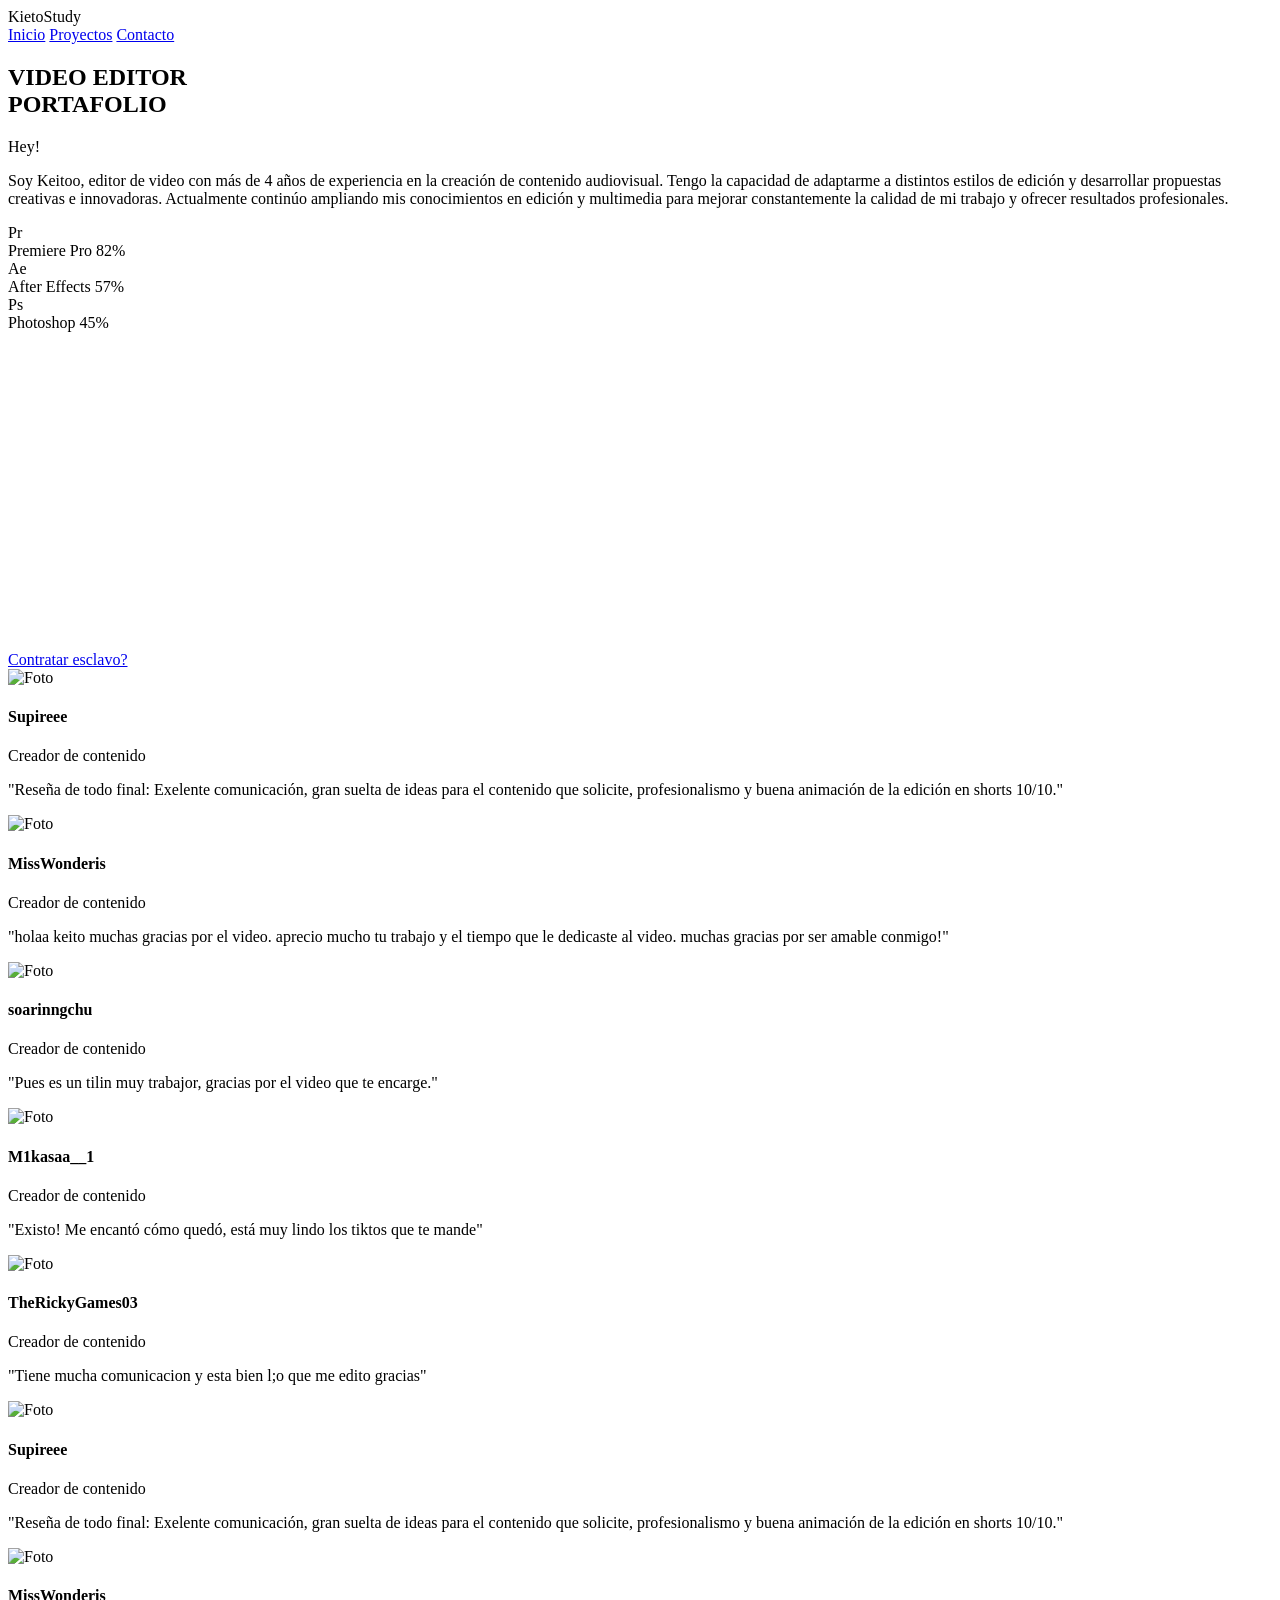
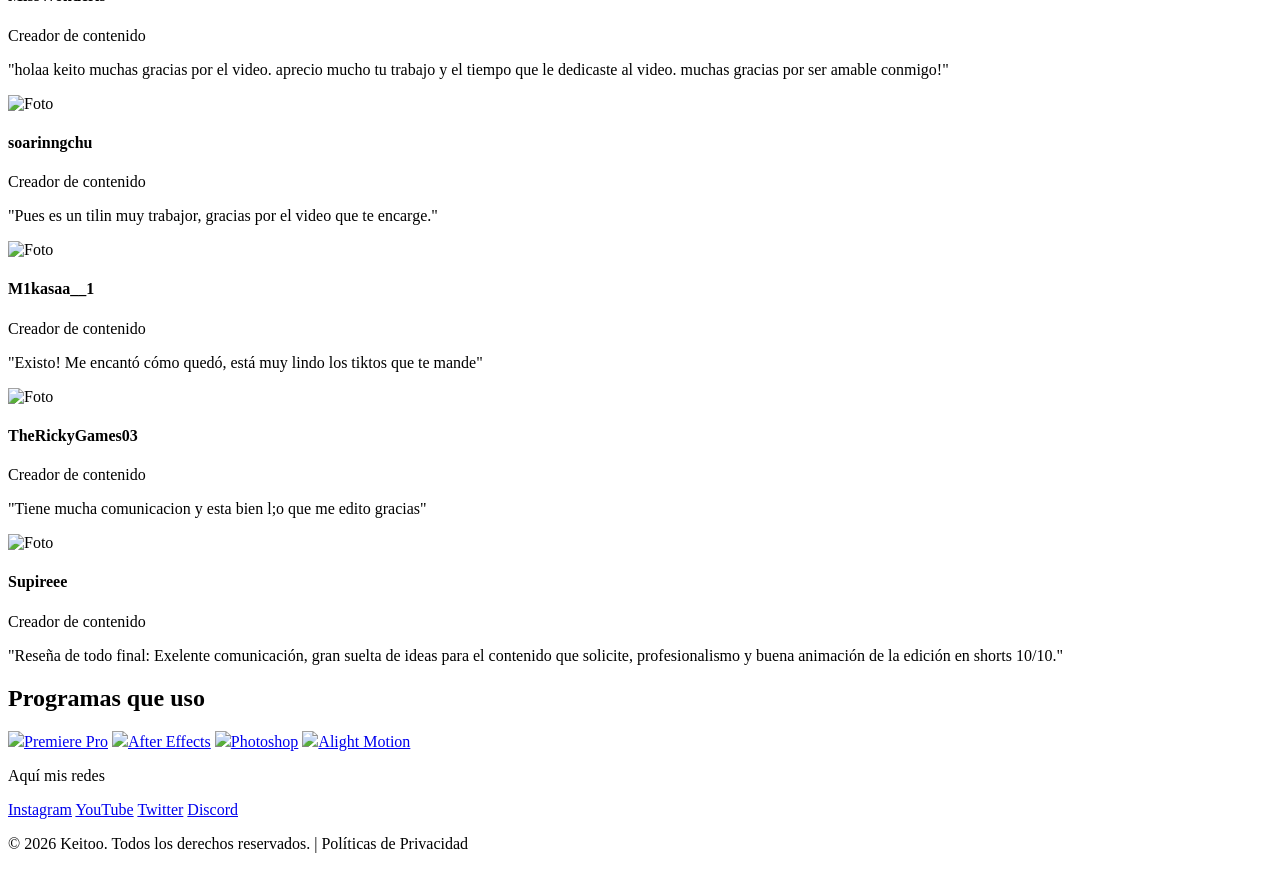
==== index.html @ b005bf38 "1.1.1" ====
<!DOCTYPE html>
<html lang="es">
<head>
    <meta charset="UTF-8">
    <meta name="viewport" content="width=device-width, initial-scale=1.0">
    <meta name="description" content="Keitoo - Editor de video profesional. Portafolio de edición con After Effects y Premiere Pro para creadores y empresas.">
    <title>Keitoo | Editor de Video</title>
    <link rel="stylesheet" href="style.css">

    <!-- Esto es para compartire la pagina -->


    <meta property="og:title" content="KietoStudy" /> 
    <meta property="og:description" content="Ven y obseva mi portafolio" />
    <meta property="og:image" content="https://keiboot.github.io/p/Portada_de_compartido.png" />
    <meta property="og:url" content="https://keiboot.github.io/p/" />
    <meta property="og:type" content="website" />

    <meta name="twitter:card" content="summary_large_image" />
    <meta name="twitter:title" content="KietoStudy" />
    <meta name="twitter:description" content="Portafolio 2026" />
    <meta name="twitter:image" content="proyectos" />

</head>
<body>

    <header>
        <div class="nav-container">
            <div class="logo">Kieto<span>Study</span></div>
            <nav>
                <a href="./index.html" class="active">Inicio</a>
                <a href="proyectos/index.html">Proyectos</a>
                <a href="contacto/index.html">Contacto</a>
            </nav>
        </div>
    </header>

    <main>
        <!-- HERO PRINCIPAL -->
        <section class="seccion-hero">
            <div class="hero-fondo-decorativo"></div>

            <h1 class="hero-titulo-grande">
                <span class="acento-rojo">VIDEO</span> EDITOR
                <br>PORTAFOLIO
            </h1>

            <div class="bloque-presentacion">
                <div class="presentacion-texto">
                    <p class="presentacion-saludo">Hey!</p>
                    <p class="presentacion-descripcion">
                        Soy Keitoo, editor de video con más de 4 años de experiencia en la creación de contenido audiovisual. Tengo la capacidad de adaptarme a distintos estilos de edición y desarrollar propuestas creativas e innovadoras. Actualmente continúo ampliando mis conocimientos en edición y multimedia para mejorar constantemente la calidad de mi trabajo y ofrecer resultados profesionales.
                    </p>
                </div>

                <div class="habilidades-contenedor" id="contenedor-habilidades">
                    <div class="habilidad-item">
                        <div class="habilidad-icono icono-pr">Pr</div>
                        <div class="habilidad-info">
                            <div class="habilidad-nombre-fila">
                                <span class="habilidad-nombre">Premiere Pro</span>
                                <span class="habilidad-porcentaje">82%</span>
                            </div>
                            <div class="habilidad-barra-fondo">
                                <div class="habilidad-barra-progreso barra-pr" data-ancho="82%"></div>
                            </div>
                        </div>
                    </div>

                    <div class="habilidad-item">
                        <div class="habilidad-icono icono-ae">Ae</div>
                        <div class="habilidad-info">
                            <div class="habilidad-nombre-fila">
                                <span class="habilidad-nombre">After Effects</span>
                                <span class="habilidad-porcentaje">57%</span>
                            </div>
                            <div class="habilidad-barra-fondo">
                                <div class="habilidad-barra-progreso barra-ae" data-ancho="57%"></div>
                            </div>
                        </div>
                    </div>

                    <div class="habilidad-item">
                        <div class="habilidad-icono icono-ps">Ps</div>
                        <div class="habilidad-info">
                            <div class="habilidad-nombre-fila">
                                <span class="habilidad-nombre">Photoshop</span>
                                <span class="habilidad-porcentaje">45%</span>
                            </div>
                            <div class="habilidad-barra-fondo">
                                <div class="habilidad-barra-progreso barra-ps" data-ancho="45%"></div>
                            </div>
                        </div>
                    </div>
                </div>
            </div>

            <!-- VIDEO DE PRESENTACIÓN -->
            <div class="video-presentacion">
                <iframe width="560" height="315" src="https://www.youtube.com/embed/FsHG9Mp_J8g" title="YouTube video player" frameborder="0" allow="accelerometer; autoplay; clipboard-write; encrypted-media; gyroscope; picture-in-picture; web-share" referrerpolicy="strict-origin-when-cross-origin" allowfullscreen></iframe>
            </div>

            <a href="contacto/" class="btn-glow" id="btn-contratar">Contratar esclavo?</a>
        </section>

        <!-- CARRUSEL DE TESTIMONIOS -->
        <div class="carousel-wrapper">
            <div class="carousel-track">
                <div class="testimonio-card">
                    <div class="perfil-testimonio">
                        <img src="@Supireee.jpg" alt="Foto">
                        <div class="perfil-info"><h4>Supireee</h4><span>Creador de contenido</span></div>
                    </div>
                    <p class="comentario">"Reseña de todo final: Exelente comunicación, gran suelta de ideas para el contenido que solicite, profesionalismo y buena animación de la edición en shorts 10/10."</p>
                </div>
                
                <div class="testimonio-card">
                    <div class="perfil-testimonio">
                        <img src="@MissWonderis.jpg" alt="Foto">
                        <div class="perfil-info"><h4>MissWonderis</h4><span>Creador de contenido</span></div>
                    </div>
                    <p class="comentario">"holaa keito muchas gracias por el video. aprecio mucho tu trabajo y el tiempo que le dedicaste al video. muchas gracias por ser amable conmigo!"</p>
                </div>
                <div class="testimonio-card">
                    <div class="perfil-testimonio">
                        <img src="@soarinngchu.jpg" alt="Foto">
                        <div class="perfil-info"><h4>soarinngchu</h4><span>Creador de contenido</span></div>
                    </div>
                    <p class="comentario">"Pues es un tilin muy trabajor, gracias por el video que te encarge."</p>
                </div>
                <div class="testimonio-card">
                    <div class="perfil-testimonio">
                        <img src="@M1kasaa__1.jpg" alt="Foto">
                        <div class="perfil-info"><h4>M1kasaa__1</h4><span>Creador de contenido</span></div>
                    </div>
                    <p class="comentario">"Existo! Me encantó cómo quedó, está muy lindo los tiktos que te mande"</p>
                </div>
                <div class="testimonio-card">
                    <div class="perfil-testimonio">
                        <img src="@TheRickyGames03.jpg" alt="Foto">
                        <div class="perfil-info"><h4>TheRickyGames03</h4><span>Creador de contenido</span></div>
                    </div>
                    <p class="comentario">"Tiene mucha comunicacion y esta bien l;o que me edito gracias"</p>
                </div>
                

                <!-- Duplicados para el loop infinito -->

                <div class="testimonio-card">
                    <div class="perfil-testimonio">
                        <img src="@Supireee.jpg" alt="Foto">
                        <div class="perfil-info"><h4>Supireee</h4><span>Creador de contenido</span></div>
                    </div>
                    <p class="comentario">"Reseña de todo final: Exelente comunicación, gran suelta de ideas para el contenido que solicite, profesionalismo y buena animación de la edición en shorts 10/10."</p>
                </div>
                
                <div class="testimonio-card">
                    <div class="perfil-testimonio">
                        <img src="@MissWonderis.jpg" alt="Foto">
                        <div class="perfil-info"><h4>MissWonderis</h4><span>Creador de contenido</span></div>
                    </div>
                    <p class="comentario">"holaa keito muchas gracias por el video. aprecio mucho tu trabajo y el tiempo que le dedicaste al video. muchas gracias por ser amable conmigo!"</p>
                </div>
                <div class="testimonio-card">
                    <div class="perfil-testimonio">
                        <img src="@soarinngchu.jpg" alt="Foto">
                        <div class="perfil-info"><h4>soarinngchu</h4><span>Creador de contenido</span></div>
                    </div>
                    <p class="comentario">"Pues es un tilin muy trabajor, gracias por el video que te encarge."</p>
                </div>
                <div class="testimonio-card">
                    <div class="perfil-testimonio">
                        <img src="@M1kasaa__1.jpg" alt="Foto">
                        <div class="perfil-info"><h4>M1kasaa__1</h4><span>Creador de contenido</span></div>
                    </div>
                    <p class="comentario">"Existo! Me encantó cómo quedó, está muy lindo los tiktos que te mande"</p>
                </div>
                <div class="testimonio-card">
                    <div class="perfil-testimonio">
                        <img src="@TheRickyGames03.jpg" alt="Foto">
                        <div class="perfil-info"><h4>TheRickyGames03</h4><span>Creador de contenido</span></div>
                    </div>
                    <p class="comentario">"Tiene mucha comunicacion y esta bien l;o que me edito gracias"</p>
                </div>
                <div class="testimonio-card">
                    <div class="perfil-testimonio">
                        <img src="@Supireee.jpg" alt="Foto">
                        <div class="perfil-info"><h4>Supireee</h4><span>Creador de contenido</span></div>
                    </div>
                    <p class="comentario">"Reseña de todo final: Exelente comunicación, gran suelta de ideas para el contenido que solicite, profesionalismo y buena animación de la edición en shorts 10/10."</p>
                </div>


               
            </div>
        </div>

        <!-- PROGRAMAS QUE USO -->
        <section class="clientes-section container">
            <h2 class="titulo-seccion">Programas que <span>uso</span></h2>
            <div class="clientes-grid">
                
                <a href="https://www.adobe.com/es/creativecloud/pro.html" class="cliente-item"> <img src="logo_premiere_pro.png" width="50"><span class="cliente-nombre">Premiere Pro</span></a>
                <a href="https://www.adobe.com/es/creativecloud/pro.html" class="cliente-item"><img src="logo_after_effects.png" width="50"><span class="cliente-nombre">After Effects</span></a>
                <a href="https://www.adobe.com/es/creativecloud/pro.html" class="cliente-item"><img src="logo_photoshop.png" width="50"><span class="cliente-nombre">Photoshop</span></a>
                <a href="https://apps.apple.com/us/app/alight-motion/id1459833443" class="cliente-item"><img src="alight motion logo.png" width="50"><span class="cliente-nombre">Alight Motion</span></a>
            </div>
        </section>
    </main>

    <footer class="universal-footer">
        <div class="footer-content">
            <p>Aquí mis <span>redes</span></p>
            <div class="footer-socials">
                <a href="https://www.instagram.com/keitoo_tq/" target="_blank" title="Instagram">Instagram</a>
                <a href="https://www.youtube.com/@_Keitoo" target="_blank" title="YouTube">YouTube</a>
                <a href="https://x.com/keitoo__" target="_blank" title="Twitter">Twitter</a>
                <a href="https://discord.gg/qmnj5buH" target="_blank" title="Discord">Discord</a>
            </div>
            <p class="footer-copy">&copy; 2026 <span>Keitoo</span>. Todos los derechos reservados. | Políticas de Privacidad</p>
        </div>
    </footer>

    <script>
        // Animación de barras de habilidades al cargar
        window.addEventListener('DOMContentLoaded', () => {
            const barras = document.querySelectorAll('.habilidad-barra-progreso');
            setTimeout(() => {
                barras.forEach(barra => {
                    const ancho = barra.getAttribute('data-ancho');
                    barra.style.width = ancho;
                });
            }, 300);
        });
    </script>




</body>
</html>
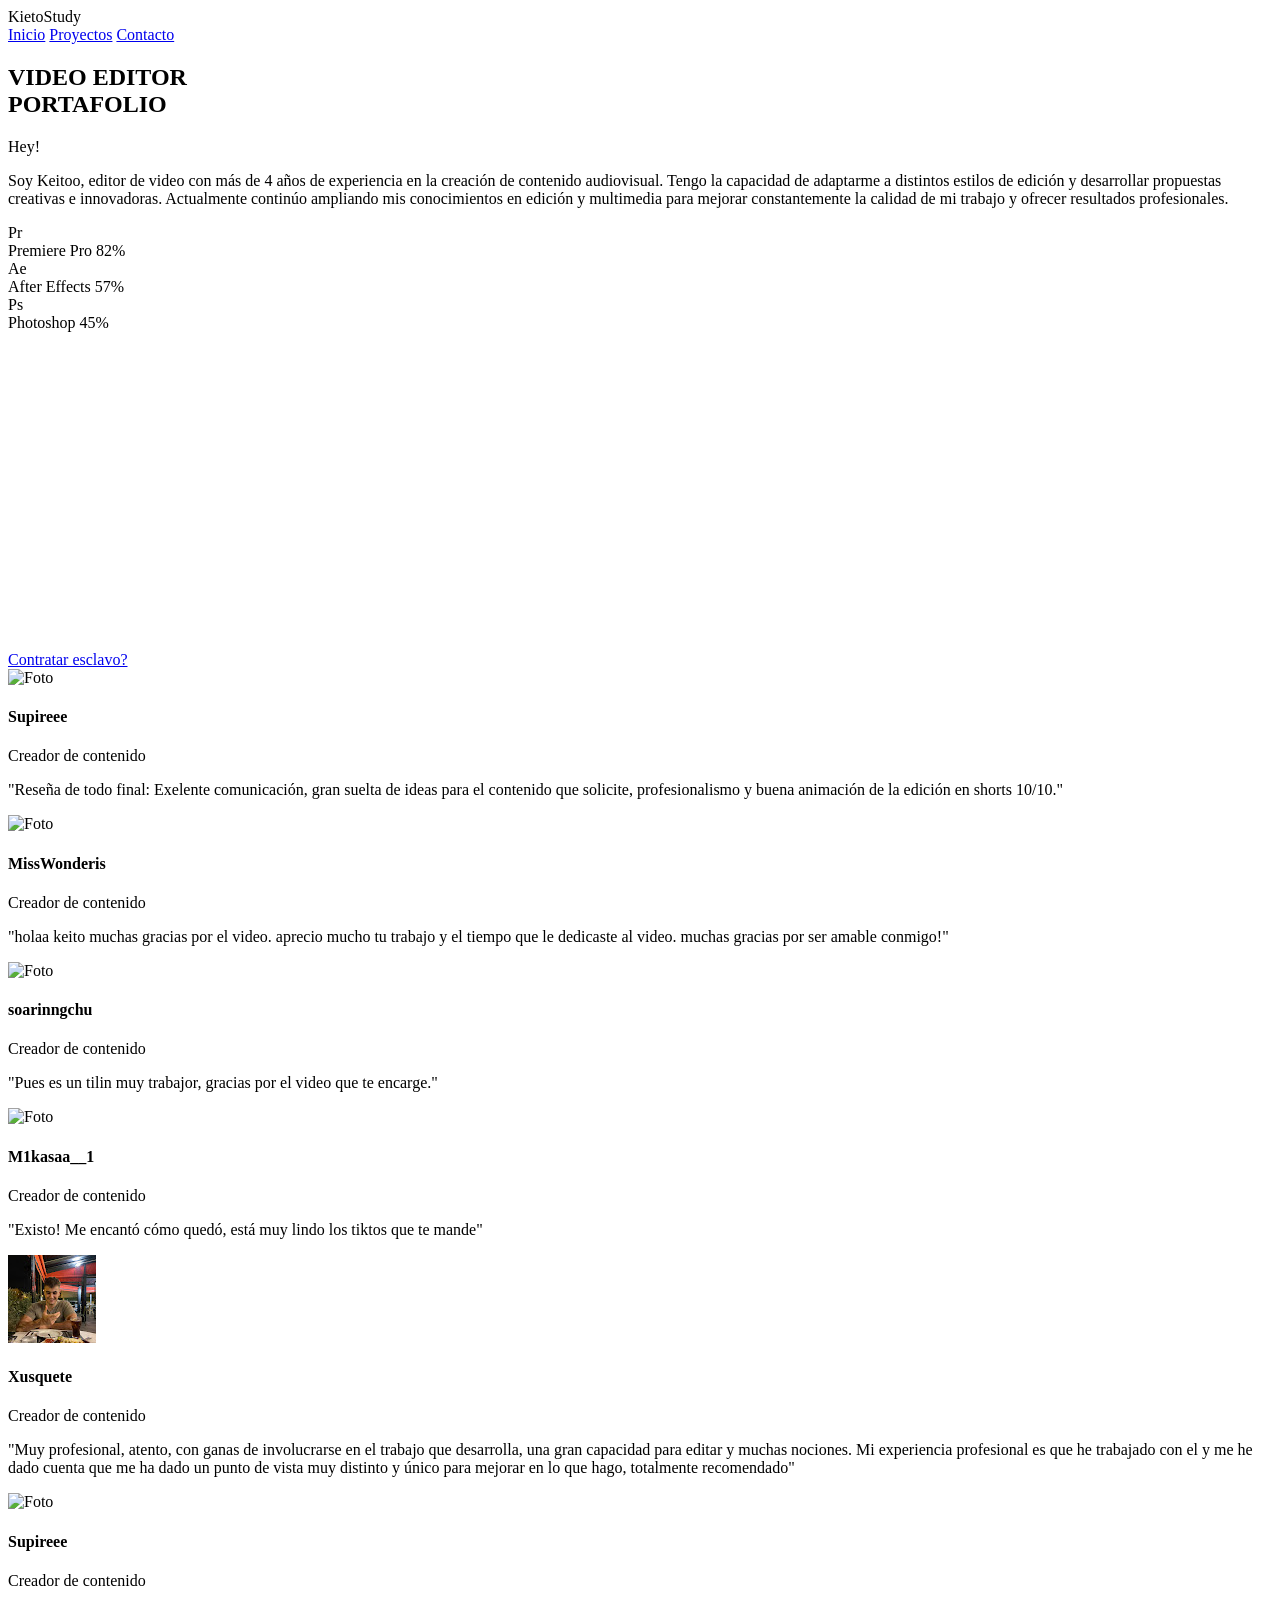
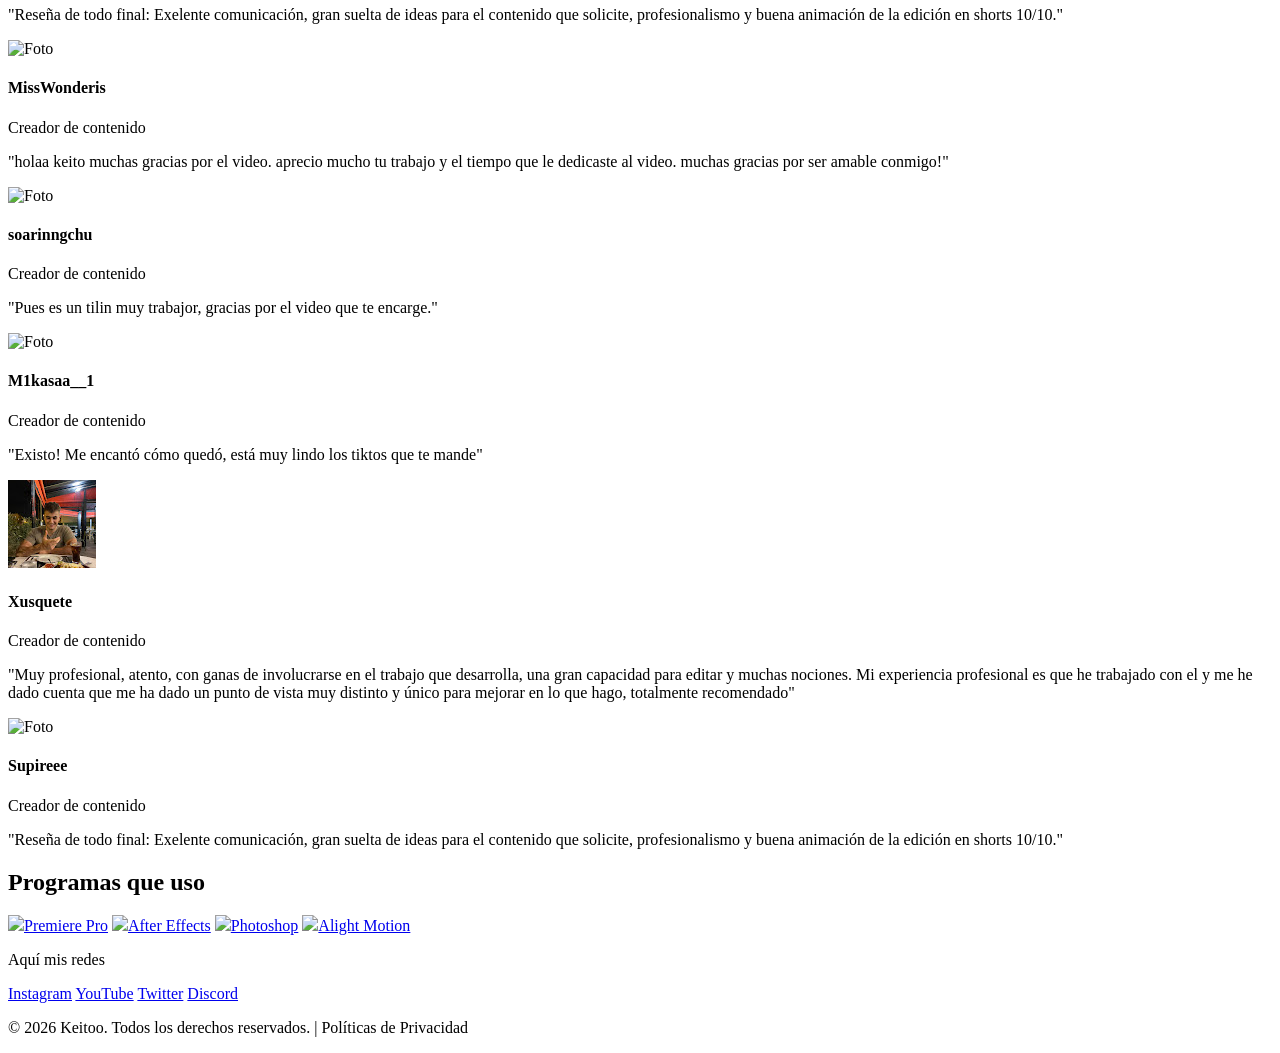
==== commit a4b0c764: "1.1.2" ====
--- a/index.html
+++ b/index.html
@@ -137,10 +137,10 @@
                 </div>
                 <div class="testimonio-card">
                     <div class="perfil-testimonio">
-                        <img src="@TheRickyGames03.jpg" alt="Foto">
-                        <div class="perfil-info"><h4>TheRickyGames03</h4><span>Creador de contenido</span></div>
-                    </div>
-                    <p class="comentario">"Tiene mucha comunicacion y esta bien l;o que me edito gracias"</p>
+                        <img src="./Fotos de clientes/@xusquete.jpg" alt="Foto">
+                        <div class="perfil-info"><h4>Xusquete</h4><span>Creador de contenido</span></div>
+                    </div>
+                    <p class="comentario">"Muy profesional, atento, con ganas de involucrarse en el trabajo que desarrolla, una gran capacidad para editar y muchas nociones. Mi experiencia profesional es que he trabajado con el y me he dado cuenta que me ha dado un punto de vista muy distinto y único para mejorar en lo que hago, totalmente recomendado"</p>
                 </div>
                 
 
@@ -177,10 +177,10 @@
                 </div>
                 <div class="testimonio-card">
                     <div class="perfil-testimonio">
-                        <img src="@TheRickyGames03.jpg" alt="Foto">
-                        <div class="perfil-info"><h4>TheRickyGames03</h4><span>Creador de contenido</span></div>
-                    </div>
-                    <p class="comentario">"Tiene mucha comunicacion y esta bien l;o que me edito gracias"</p>
+                        <img src="./Fotos de clientes/@xusquete.jpg" alt="Foto">
+                        <div class="perfil-info"><h4>Xusquete</h4><span>Creador de contenido</span></div>
+                    </div>
+                    <p class="comentario">"Muy profesional, atento, con ganas de involucrarse en el trabajo que desarrolla, una gran capacidad para editar y muchas nociones. Mi experiencia profesional es que he trabajado con el y me he dado cuenta que me ha dado un punto de vista muy distinto y único para mejorar en lo que hago, totalmente recomendado"</p>
                 </div>
                 <div class="testimonio-card">
                     <div class="perfil-testimonio">
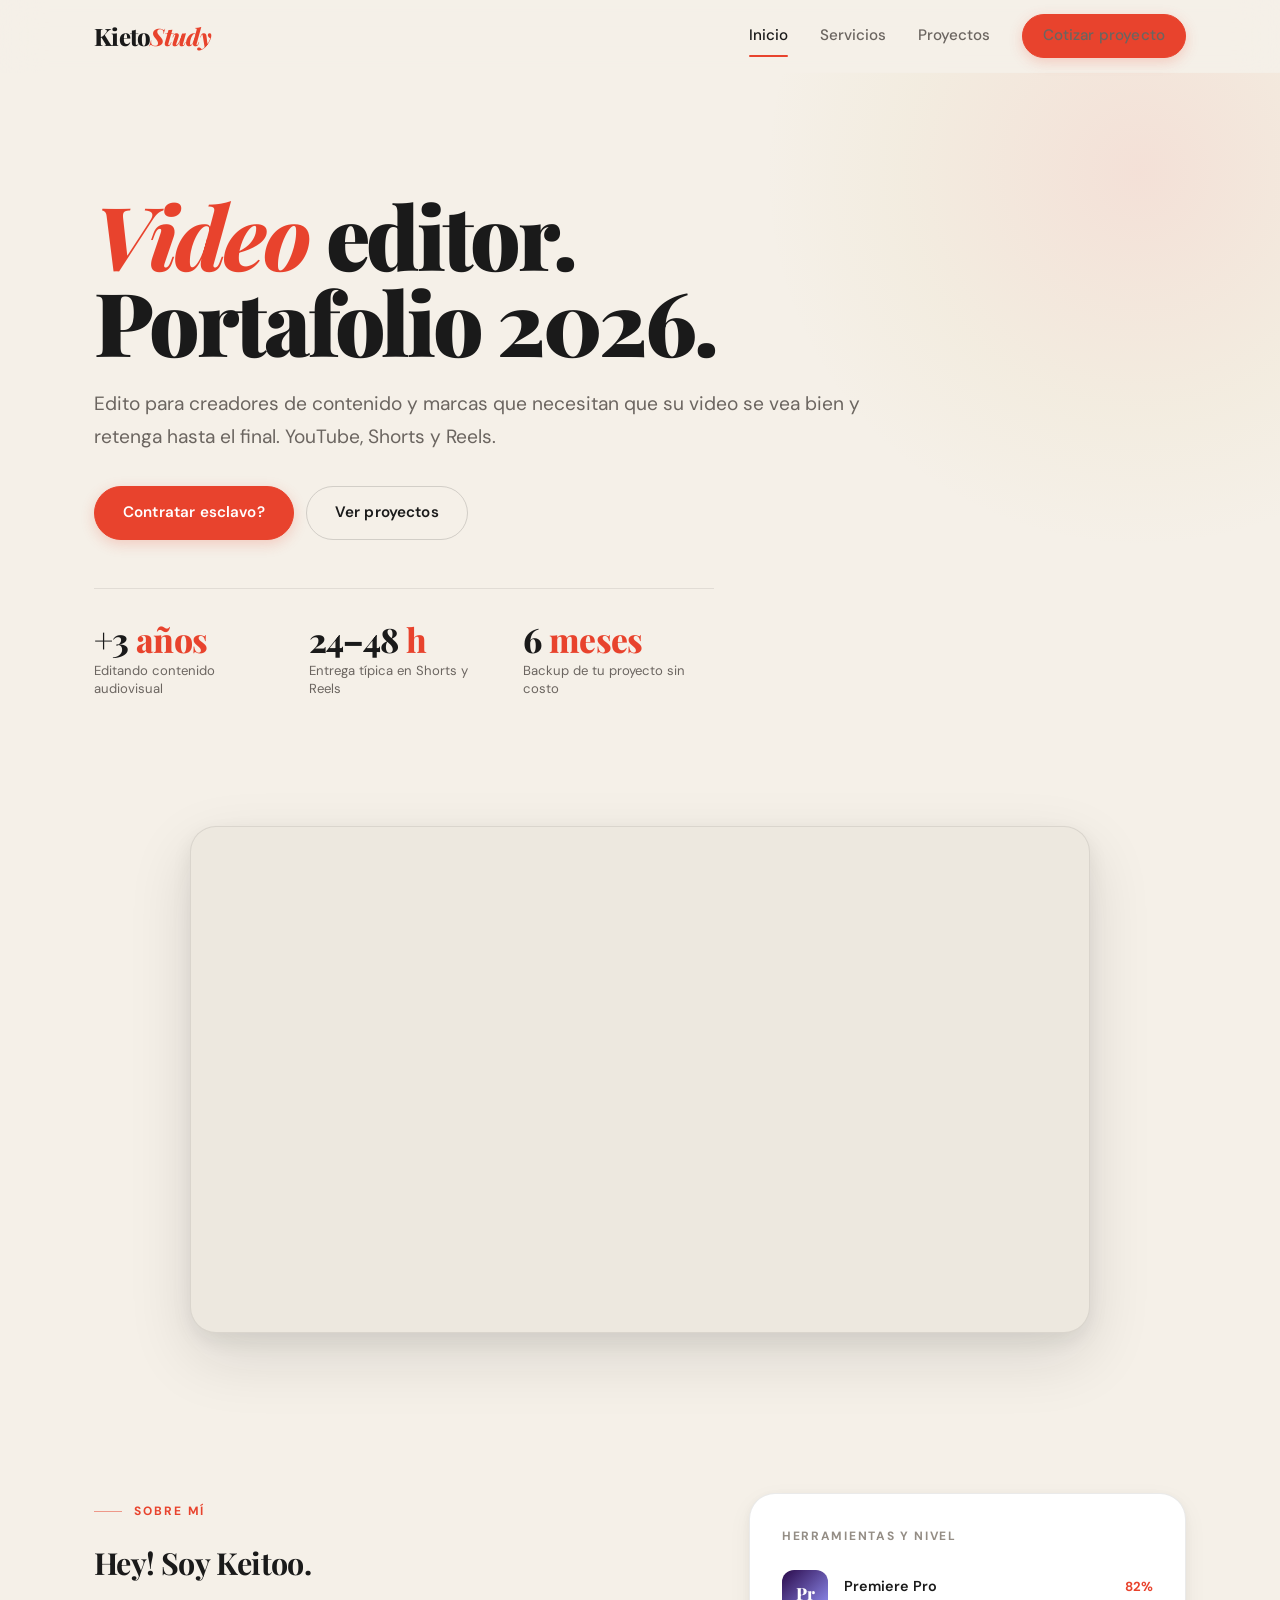
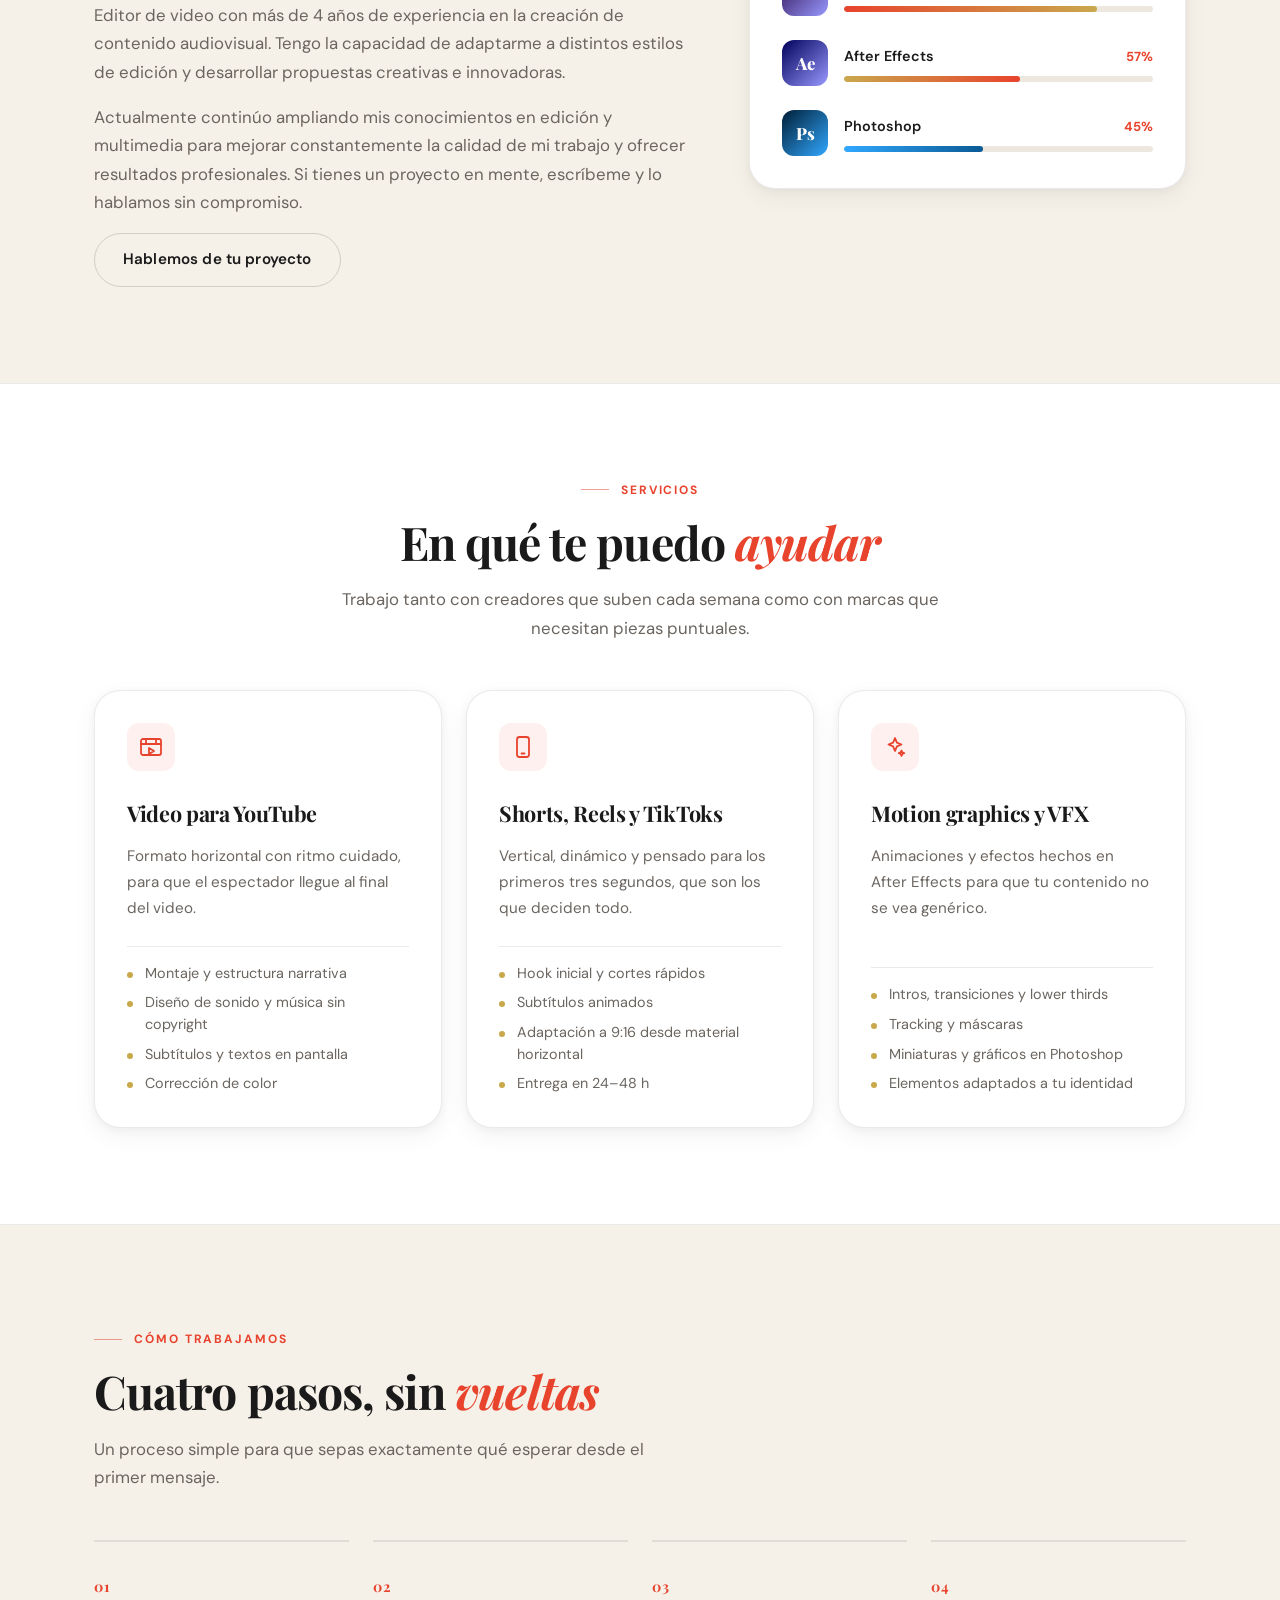
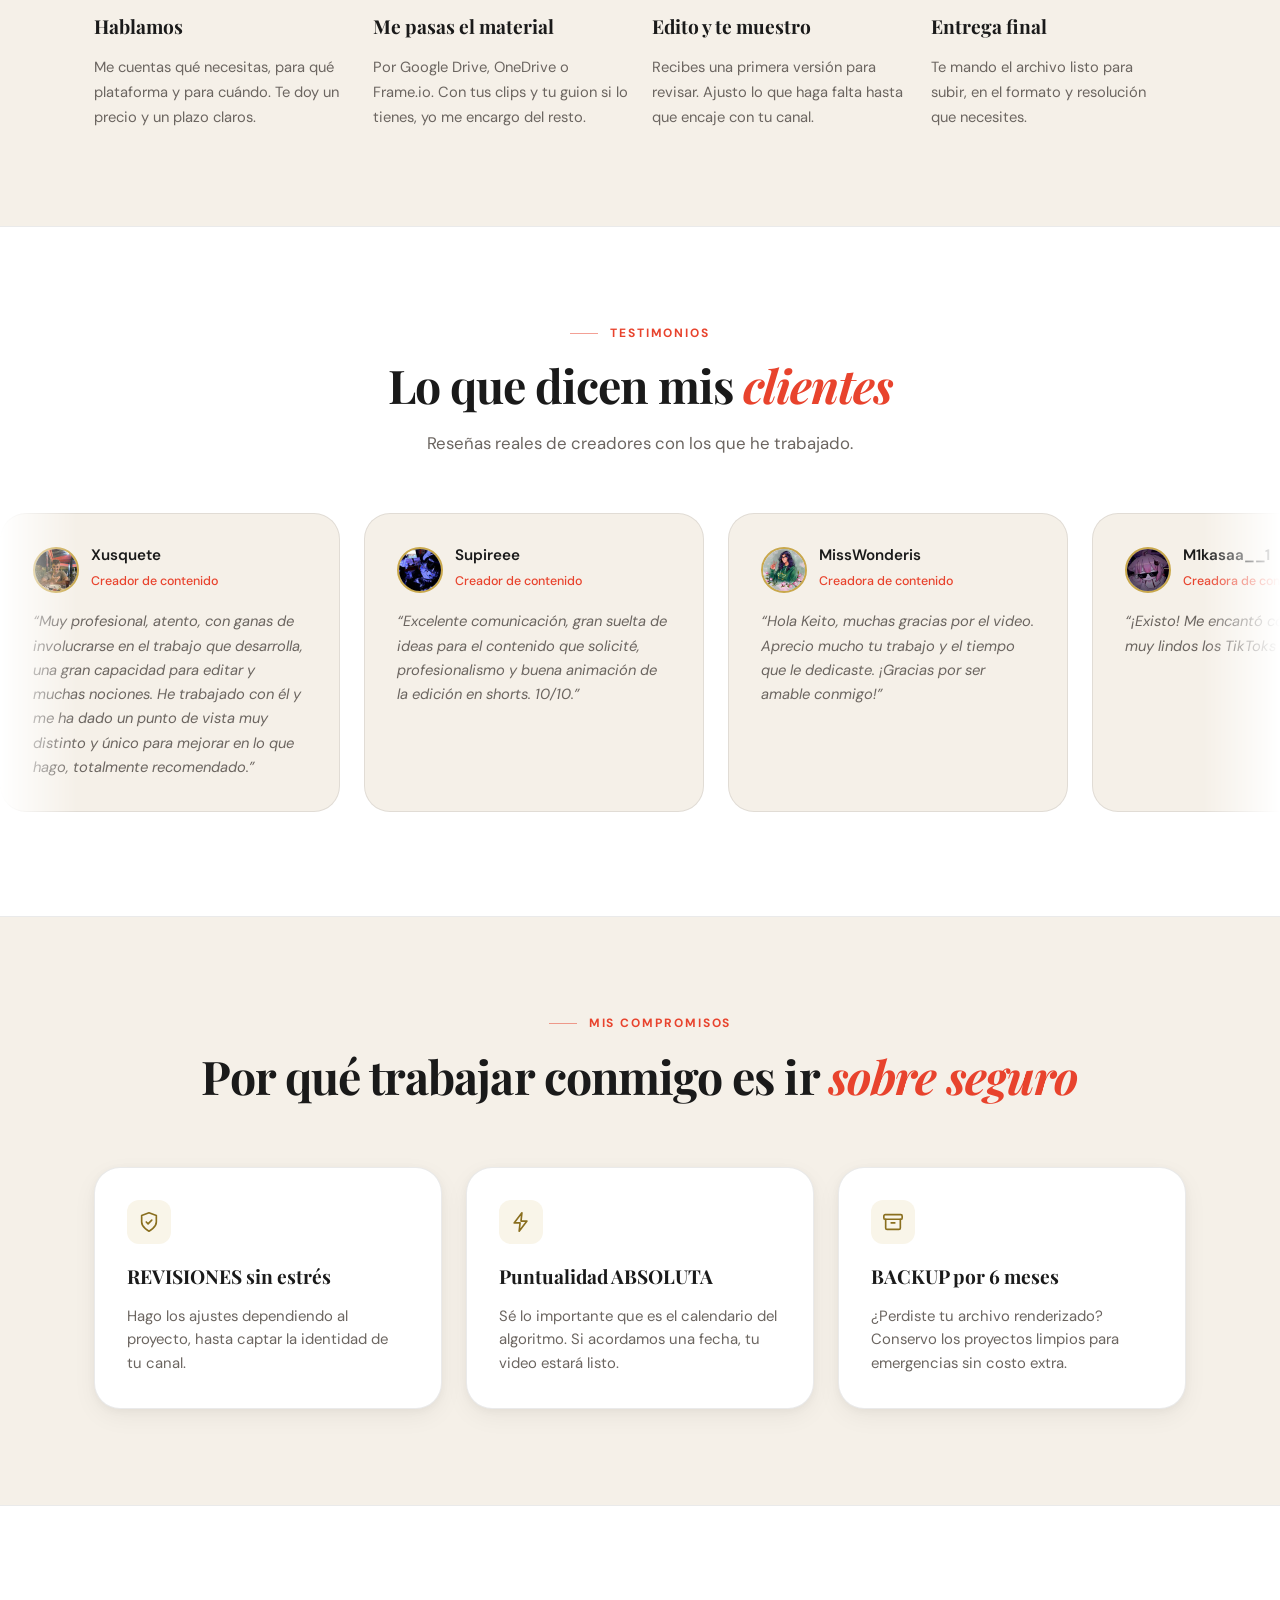
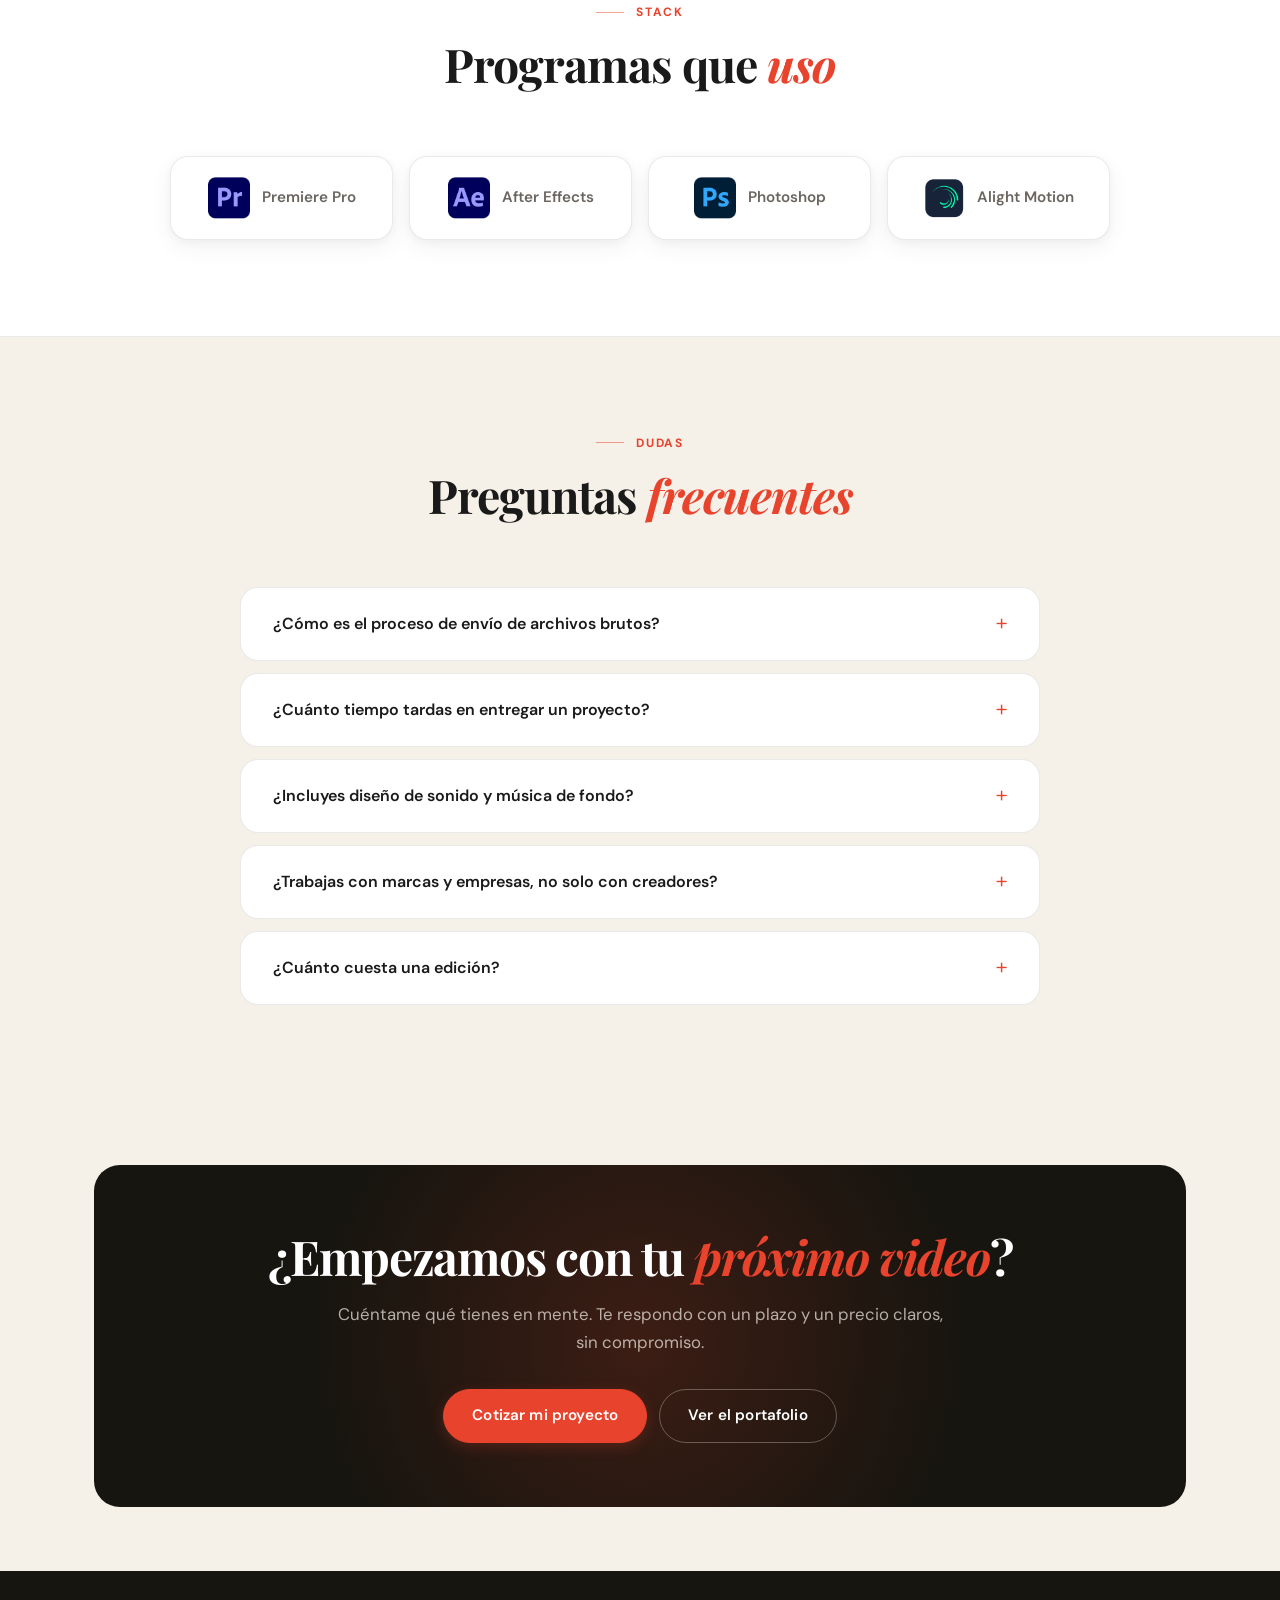
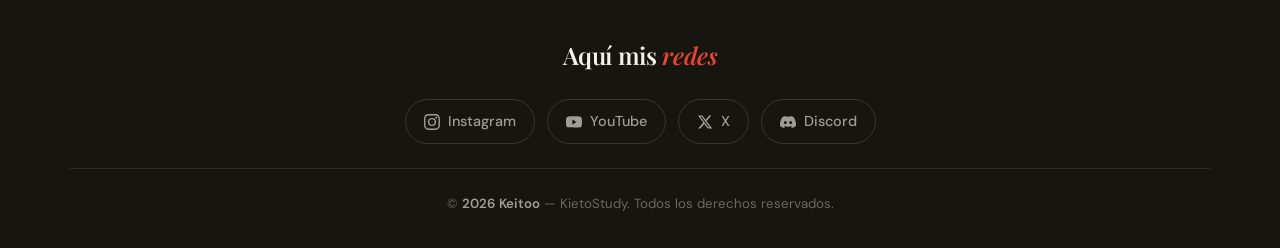
==== commit 2f52a0c6: "Actualización a versión 2 del portafolio" ====
--- a/index.html
+++ b/index.html
@@ -1,241 +1,630 @@
 <!DOCTYPE html>
 <html lang="es">
+
 <head>
     <meta charset="UTF-8">
     <meta name="viewport" content="width=device-width, initial-scale=1.0">
-    <meta name="description" content="Keitoo - Editor de video profesional. Portafolio de edición con After Effects y Premiere Pro para creadores y empresas.">
-    <title>Keitoo | Editor de Video</title>
+    <title>Keitoo | Editor de Video para Creadores y Marcas</title>
+    <meta name="description" content="Soy Keitoo, editor de video con más de 4 años de experiencia. Edición para YouTube, Shorts y Reels con Premiere Pro y After Effects. Mira mi portafolio y cotiza tu proyecto.">
+    <meta name="author" content="Keitoo">
+    <meta name="theme-color" content="#F5F0E8">
+    <link rel="canonical" href="https://keiboot.github.io/">
+
+    <!-- Rendimiento: conectar antes a los dominios externos -->
+    <link rel="preconnect" href="https://fonts.googleapis.com">
+    <link rel="preconnect" href="https://fonts.gstatic.com" crossorigin>
+    <link rel="preconnect" href="https://www.youtube-nocookie.com">
+
     <link rel="stylesheet" href="style.css">
-
-    <!-- Esto es para compartire la pagina -->
-
-
-    <meta property="og:title" content="KietoStudy" /> 
-    <meta property="og:description" content="Ven y obseva mi portafolio" />
-    <meta property="og:image" content="https://keiboot.github.io/p/Portada_de_compartido.png" />
-    <meta property="og:url" content="https://keiboot.github.io/p/" />
-    <meta property="og:type" content="website" />
-
-    <meta name="twitter:card" content="summary_large_image" />
-    <meta name="twitter:title" content="KietoStudy" />
-    <meta name="twitter:description" content="Portafolio 2026" />
-    <meta name="twitter:image" content="proyectos" />
-
+    <link rel="icon" href="data:image/svg+xml,%3Csvg%20xmlns='http://www.w3.org/2000/svg'%20viewBox='0%200%20100%20100'%3E%3Crect%20width='100'%20height='100'%20rx='22'%20fill='%231A1A1A'/%3E%3Ctext%20x='50'%20y='73'%20font-family='Georgia,serif'%20font-size='64'%20font-weight='bold'%20fill='%23E8432D'%20text-anchor='middle'%3EK%3C/text%3E%3C/svg%3E">
+
+    <!-- Cómo se ve al compartir el enlace -->
+    <meta property="og:site_name" content="KietoStudy">
+    <meta property="og:title" content="Keitoo | Editor de Video para Creadores y Marcas">
+    <meta property="og:description" content="Más de 4 años editando para YouTube, Shorts y Reels. Mira el portafolio y cotiza tu proyecto.">
+    <meta property="og:image:width" content="1200">
+    <meta property="og:image:height" content="630">
+    <meta property="og:image" content="https://keiboot.github.io/assets/img/portada-compartir.jpg">
+    <meta property="og:image:alt" content="Portada del portafolio de Keitoo, editor de video">
+    <meta property="og:url" content="https://keiboot.github.io/">
+    <meta property="og:type" content="website">
+    <meta property="og:locale" content="es_ES">
+
+    <meta name="twitter:card" content="summary_large_image">
+    <meta name="twitter:title" content="Keitoo | Editor de Video para Creadores y Marcas">
+    <meta name="twitter:description" content="Más de 4 años editando para YouTube, Shorts y Reels. Mira el portafolio y cotiza tu proyecto.">
+    <meta name="twitter:image" content="https://keiboot.github.io/assets/img/portada-compartir.jpg">
+    <meta name="twitter:creator" content="@keitoo__">
+
+    <!-- Datos estructurados para Google -->
+    <script type="application/ld+json">
+    {
+        "@context": "https://schema.org",
+        "@type": "ProfessionalService",
+        "name": "KietoStudy",
+        "alternateName": "Keitoo",
+        "description": "Servicio de edición de video para creadores de contenido y marcas: YouTube, Shorts y Reels.",
+        "url": "https://keiboot.github.io/",
+        "image": "https://keiboot.github.io/assets/img/portada-compartir.jpg",
+        "priceRange": "$$",
+        "areaServed": "Worldwide",
+        "knowsLanguage": "es",
+        "founder": {
+            "@type": "Person",
+            "name": "Keitoo",
+            "jobTitle": "Editor de video",
+            "sameAs": [
+                "https://www.instagram.com/keitoo_tq/",
+                "https://www.youtube.com/@_Keitoo",
+                "https://x.com/keitoo__"
+            ]
+        },
+        "makesOffer": [
+            { "@type": "Offer", "itemOffered": { "@type": "Service", "name": "Edición de video para YouTube" } },
+            { "@type": "Offer", "itemOffered": { "@type": "Service", "name": "Edición de Shorts y Reels" } },
+            { "@type": "Offer", "itemOffered": { "@type": "Service", "name": "Motion graphics y VFX" } }
+        ]
+    }
+    </script>
+    <!-- Marca que hay JS: sin esto las animaciones no ocultan nada -->
+    <script>document.documentElement.classList.add('js');</script>
 </head>
+
 <body>
 
-    <header>
+    <a class="skip-link" href="#contenido">Saltar al contenido</a>
+
+    <header class="encabezado-sitio">
         <div class="nav-container">
-            <div class="logo">Kieto<span>Study</span></div>
-            <nav>
-                <a href="./index.html" class="active">Inicio</a>
+            <a href="./" class="logo" aria-label="KietoStudy — Inicio">Kieto<span>Study</span></a>
+
+            <button class="boton-menu" type="button" aria-expanded="false" aria-controls="nav-principal" aria-label="Abrir menú de navegación">
+                <span></span><span></span><span></span>
+            </button>
+
+            <nav class="nav-principal" id="nav-principal" aria-label="Navegación principal">
+                <a href="./index.html" aria-current="page">Inicio</a>
+                <a href="./index.html#servicios">Servicios</a>
                 <a href="proyectos/index.html">Proyectos</a>
-                <a href="contacto/index.html">Contacto</a>
+                <a href="contacto/index.html" class="btn btn--primario btn--pequeno nav-cta">Cotizar proyecto</a>
             </nav>
         </div>
     </header>
 
-    <main>
-        <!-- HERO PRINCIPAL -->
-        <section class="seccion-hero">
-            <div class="hero-fondo-decorativo"></div>
-
-            <h1 class="hero-titulo-grande">
-                <span class="acento-rojo">VIDEO</span> EDITOR
-                <br>PORTAFOLIO
-            </h1>
-
-            <div class="bloque-presentacion">
-                <div class="presentacion-texto">
-                    <p class="presentacion-saludo">Hey!</p>
-                    <p class="presentacion-descripcion">
-                        Soy Keitoo, editor de video con más de 4 años de experiencia en la creación de contenido audiovisual. Tengo la capacidad de adaptarme a distintos estilos de edición y desarrollar propuestas creativas e innovadoras. Actualmente continúo ampliando mis conocimientos en edición y multimedia para mejorar constantemente la calidad de mi trabajo y ofrecer resultados profesionales.
+    <main id="contenido">
+
+        <!-- ============ HERO ============ -->
+        <section class="hero">
+            <div class="hero-fondo-decorativo" aria-hidden="true"></div>
+            <div class="container">
+                <div class="hero-contenido">
+
+                    <h1 class="hero-titulo">
+                        <em>Video</em> editor.<br>
+                        Portafolio 2026.
+                    </h1>
+
+                    <p class="hero-descripcion">
+                        Edito para creadores de contenido y marcas que necesitan que su video
+                        se vea bien y retenga hasta el final. YouTube, Shorts y Reels.
                     </p>
-                </div>
-
-                <div class="habilidades-contenedor" id="contenedor-habilidades">
-                    <div class="habilidad-item">
-                        <div class="habilidad-icono icono-pr">Pr</div>
-                        <div class="habilidad-info">
-                            <div class="habilidad-nombre-fila">
-                                <span class="habilidad-nombre">Premiere Pro</span>
-                                <span class="habilidad-porcentaje">82%</span>
-                            </div>
-                            <div class="habilidad-barra-fondo">
-                                <div class="habilidad-barra-progreso barra-pr" data-ancho="82%"></div>
-                            </div>
-                        </div>
-                    </div>
-
-                    <div class="habilidad-item">
-                        <div class="habilidad-icono icono-ae">Ae</div>
-                        <div class="habilidad-info">
-                            <div class="habilidad-nombre-fila">
-                                <span class="habilidad-nombre">After Effects</span>
-                                <span class="habilidad-porcentaje">57%</span>
-                            </div>
-                            <div class="habilidad-barra-fondo">
-                                <div class="habilidad-barra-progreso barra-ae" data-ancho="57%"></div>
-                            </div>
-                        </div>
-                    </div>
-
-                    <div class="habilidad-item">
-                        <div class="habilidad-icono icono-ps">Ps</div>
-                        <div class="habilidad-info">
-                            <div class="habilidad-nombre-fila">
-                                <span class="habilidad-nombre">Photoshop</span>
-                                <span class="habilidad-porcentaje">45%</span>
-                            </div>
-                            <div class="habilidad-barra-fondo">
-                                <div class="habilidad-barra-progreso barra-ps" data-ancho="45%"></div>
-                            </div>
-                        </div>
-                    </div>
-                </div>
-            </div>
-
-            <!-- VIDEO DE PRESENTACIÓN -->
-            <div class="video-presentacion">
-                <iframe width="560" height="315" src="https://www.youtube.com/embed/FsHG9Mp_J8g" title="YouTube video player" frameborder="0" allow="accelerometer; autoplay; clipboard-write; encrypted-media; gyroscope; picture-in-picture; web-share" referrerpolicy="strict-origin-when-cross-origin" allowfullscreen></iframe>
-            </div>
-
-            <a href="contacto/" class="btn-glow" id="btn-contratar">Contratar esclavo?</a>
-        </section>
-
-        <!-- CARRUSEL DE TESTIMONIOS -->
-        <div class="carousel-wrapper">
-            <div class="carousel-track">
-                <div class="testimonio-card">
-                    <div class="perfil-testimonio">
-                        <img src="@Supireee.jpg" alt="Foto">
-                        <div class="perfil-info"><h4>Supireee</h4><span>Creador de contenido</span></div>
-                    </div>
-                    <p class="comentario">"Reseña de todo final: Exelente comunicación, gran suelta de ideas para el contenido que solicite, profesionalismo y buena animación de la edición en shorts 10/10."</p>
-                </div>
-                
-                <div class="testimonio-card">
-                    <div class="perfil-testimonio">
-                        <img src="@MissWonderis.jpg" alt="Foto">
-                        <div class="perfil-info"><h4>MissWonderis</h4><span>Creador de contenido</span></div>
-                    </div>
-                    <p class="comentario">"holaa keito muchas gracias por el video. aprecio mucho tu trabajo y el tiempo que le dedicaste al video. muchas gracias por ser amable conmigo!"</p>
-                </div>
-                <div class="testimonio-card">
-                    <div class="perfil-testimonio">
-                        <img src="@soarinngchu.jpg" alt="Foto">
-                        <div class="perfil-info"><h4>soarinngchu</h4><span>Creador de contenido</span></div>
-                    </div>
-                    <p class="comentario">"Pues es un tilin muy trabajor, gracias por el video que te encarge."</p>
-                </div>
-                <div class="testimonio-card">
-                    <div class="perfil-testimonio">
-                        <img src="@M1kasaa__1.jpg" alt="Foto">
-                        <div class="perfil-info"><h4>M1kasaa__1</h4><span>Creador de contenido</span></div>
-                    </div>
-                    <p class="comentario">"Existo! Me encantó cómo quedó, está muy lindo los tiktos que te mande"</p>
-                </div>
-                <div class="testimonio-card">
-                    <div class="perfil-testimonio">
-                        <img src="./Fotos de clientes/@xusquete.jpg" alt="Foto">
-                        <div class="perfil-info"><h4>Xusquete</h4><span>Creador de contenido</span></div>
-                    </div>
-                    <p class="comentario">"Muy profesional, atento, con ganas de involucrarse en el trabajo que desarrolla, una gran capacidad para editar y muchas nociones. Mi experiencia profesional es que he trabajado con el y me he dado cuenta que me ha dado un punto de vista muy distinto y único para mejorar en lo que hago, totalmente recomendado"</p>
-                </div>
-                
-
-                <!-- Duplicados para el loop infinito -->
-
-                <div class="testimonio-card">
-                    <div class="perfil-testimonio">
-                        <img src="@Supireee.jpg" alt="Foto">
-                        <div class="perfil-info"><h4>Supireee</h4><span>Creador de contenido</span></div>
-                    </div>
-                    <p class="comentario">"Reseña de todo final: Exelente comunicación, gran suelta de ideas para el contenido que solicite, profesionalismo y buena animación de la edición en shorts 10/10."</p>
-                </div>
-                
-                <div class="testimonio-card">
-                    <div class="perfil-testimonio">
-                        <img src="@MissWonderis.jpg" alt="Foto">
-                        <div class="perfil-info"><h4>MissWonderis</h4><span>Creador de contenido</span></div>
-                    </div>
-                    <p class="comentario">"holaa keito muchas gracias por el video. aprecio mucho tu trabajo y el tiempo que le dedicaste al video. muchas gracias por ser amable conmigo!"</p>
-                </div>
-                <div class="testimonio-card">
-                    <div class="perfil-testimonio">
-                        <img src="@soarinngchu.jpg" alt="Foto">
-                        <div class="perfil-info"><h4>soarinngchu</h4><span>Creador de contenido</span></div>
-                    </div>
-                    <p class="comentario">"Pues es un tilin muy trabajor, gracias por el video que te encarge."</p>
-                </div>
-                <div class="testimonio-card">
-                    <div class="perfil-testimonio">
-                        <img src="@M1kasaa__1.jpg" alt="Foto">
-                        <div class="perfil-info"><h4>M1kasaa__1</h4><span>Creador de contenido</span></div>
-                    </div>
-                    <p class="comentario">"Existo! Me encantó cómo quedó, está muy lindo los tiktos que te mande"</p>
-                </div>
-                <div class="testimonio-card">
-                    <div class="perfil-testimonio">
-                        <img src="./Fotos de clientes/@xusquete.jpg" alt="Foto">
-                        <div class="perfil-info"><h4>Xusquete</h4><span>Creador de contenido</span></div>
-                    </div>
-                    <p class="comentario">"Muy profesional, atento, con ganas de involucrarse en el trabajo que desarrolla, una gran capacidad para editar y muchas nociones. Mi experiencia profesional es que he trabajado con el y me he dado cuenta que me ha dado un punto de vista muy distinto y único para mejorar en lo que hago, totalmente recomendado"</p>
-                </div>
-                <div class="testimonio-card">
-                    <div class="perfil-testimonio">
-                        <img src="@Supireee.jpg" alt="Foto">
-                        <div class="perfil-info"><h4>Supireee</h4><span>Creador de contenido</span></div>
-                    </div>
-                    <p class="comentario">"Reseña de todo final: Exelente comunicación, gran suelta de ideas para el contenido que solicite, profesionalismo y buena animación de la edición en shorts 10/10."</p>
-                </div>
-
-
-               
-            </div>
-        </div>
-
-        <!-- PROGRAMAS QUE USO -->
-        <section class="clientes-section container">
-            <h2 class="titulo-seccion">Programas que <span>uso</span></h2>
-            <div class="clientes-grid">
-                
-                <a href="https://www.adobe.com/es/creativecloud/pro.html" class="cliente-item"> <img src="logo_premiere_pro.png" width="50"><span class="cliente-nombre">Premiere Pro</span></a>
-                <a href="https://www.adobe.com/es/creativecloud/pro.html" class="cliente-item"><img src="logo_after_effects.png" width="50"><span class="cliente-nombre">After Effects</span></a>
-                <a href="https://www.adobe.com/es/creativecloud/pro.html" class="cliente-item"><img src="logo_photoshop.png" width="50"><span class="cliente-nombre">Photoshop</span></a>
-                <a href="https://apps.apple.com/us/app/alight-motion/id1459833443" class="cliente-item"><img src="alight motion logo.png" width="50"><span class="cliente-nombre">Alight Motion</span></a>
-            </div>
-        </section>
+
+                    <div class="hero-acciones">
+                        <a href="contacto/index.html" class="btn btn-glow" id="btn-contratar">Contratar esclavo?</a>
+                        <a href="proyectos/index.html" class="btn btn--secundario">Ver proyectos</a>
+                    </div>
+
+                    <dl class="hero-metricas">
+                        <div>
+                            <dt class="metrica-valor">+3 <span>años</span></dt>
+                            <dd class="metrica-etiqueta">Editando contenido audiovisual</dd>
+                        </div>
+                        <div>
+                            <dt class="metrica-valor">24–48 <span>h</span></dt>
+                            <dd class="metrica-etiqueta">Entrega típica en Shorts y Reels</dd>
+                        </div>
+                        <div>
+                            <dt class="metrica-valor">6 <span>meses</span></dt>
+                            <dd class="metrica-etiqueta">Backup de tu proyecto sin costo</dd>
+                        </div>
+                    </dl>
+                </div>
+            </div>
+        </section>
+
+        <!-- ============ SHOWREEL ============ -->
+        <section class="seccion--compacta" aria-labelledby="titulo-showreel">
+            <div class="container">
+                <h2 id="titulo-showreel" class="sr-only">Video de presentación</h2>
+                <div class="video-presentacion revelar">
+                    <iframe
+                        src="https://www.youtube-nocookie.com/embed/FsHG9Mp_J8g?rel=0&modestbranding=1"
+                        title="Showreel de Keitoo — editor de video"
+                        loading="lazy"
+                        allow="accelerometer; clipboard-write; encrypted-media; gyroscope; picture-in-picture; web-share"
+                        referrerpolicy="strict-origin-when-cross-origin"
+                        allowfullscreen></iframe>
+                </div>
+            </div>
+        </section>
+
+        <!-- ============ SOBRE MÍ + HABILIDADES ============ -->
+        <section class="seccion" id="sobre-mi" aria-labelledby="titulo-sobre-mi">
+            <div class="container">
+                <div class="bloque-presentacion revelar">
+                    <div>
+                        <p class="etiqueta-seccion">Sobre mí</p>
+                        <h2 id="titulo-sobre-mi" class="presentacion-saludo">Hey! Soy Keitoo.</h2>
+                        <p class="presentacion-descripcion">
+                            Editor de video con más de 4 años de experiencia en la creación de contenido
+                            audiovisual. Tengo la capacidad de adaptarme a distintos estilos de edición y
+                            desarrollar propuestas creativas e innovadoras.
+                        </p>
+                        <p class="presentacion-descripcion">
+                            Actualmente continúo ampliando mis conocimientos en edición y multimedia para
+                            mejorar constantemente la calidad de mi trabajo y ofrecer resultados profesionales.
+                            Si tienes un proyecto en mente, escríbeme y lo hablamos sin compromiso.
+                        </p>
+                        <div class="grupo-botones">
+                            <a href="contacto/" class="btn btn--secundario">Hablemos de tu proyecto</a>
+                        </div>
+                    </div>
+
+                    <div class="tarjeta-habilidades">
+                        <h3>Herramientas y nivel</h3>
+                        <div class="habilidades-contenedor">
+                            <div class="habilidad-item">
+                                <div class="habilidad-icono icono-pr" aria-hidden="true">Pr</div>
+                                <div class="habilidad-info">
+                                    <div class="habilidad-nombre-fila">
+                                        <span class="habilidad-nombre">Premiere Pro</span>
+                                        <span class="habilidad-porcentaje">82%</span>
+                                    </div>
+                                    <div class="habilidad-barra-fondo" role="img" aria-label="Premiere Pro: 82 por ciento">
+                                        <div class="habilidad-barra-progreso barra-pr" data-ancho="82%"></div>
+                                    </div>
+                                </div>
+                            </div>
+
+                            <div class="habilidad-item">
+                                <div class="habilidad-icono icono-ae" aria-hidden="true">Ae</div>
+                                <div class="habilidad-info">
+                                    <div class="habilidad-nombre-fila">
+                                        <span class="habilidad-nombre">After Effects</span>
+                                        <span class="habilidad-porcentaje">57%</span>
+                                    </div>
+                                    <div class="habilidad-barra-fondo" role="img" aria-label="After Effects: 57 por ciento">
+                                        <div class="habilidad-barra-progreso barra-ae" data-ancho="57%"></div>
+                                    </div>
+                                </div>
+                            </div>
+
+                            <div class="habilidad-item">
+                                <div class="habilidad-icono icono-ps" aria-hidden="true">Ps</div>
+                                <div class="habilidad-info">
+                                    <div class="habilidad-nombre-fila">
+                                        <span class="habilidad-nombre">Photoshop</span>
+                                        <span class="habilidad-porcentaje">45%</span>
+                                    </div>
+                                    <div class="habilidad-barra-fondo" role="img" aria-label="Photoshop: 45 por ciento">
+                                        <div class="habilidad-barra-progreso barra-ps" data-ancho="45%"></div>
+                                    </div>
+                                </div>
+                            </div>
+                        </div>
+                    </div>
+                </div>
+            </div>
+        </section>
+
+        <!-- ============ SERVICIOS ============ -->
+        <section class="seccion seccion--alt" id="servicios" aria-labelledby="titulo-servicios">
+            <div class="container">
+                <div class="encabezado-seccion encabezado-seccion--centrado revelar">
+                    <p class="etiqueta-seccion">Servicios</p>
+                    <h2 id="titulo-servicios" class="titulo-seccion">En qué te puedo <span>ayudar</span></h2>
+                    <p class="subtitulo-seccion">
+                        Trabajo tanto con creadores que suben cada semana como con marcas
+                        que necesitan piezas puntuales.
+                    </p>
+                </div>
+
+                <div class="servicios-grid revelar">
+                    <article class="servicio-card">
+                        <div class="servicio-icono" aria-hidden="true">
+                            <svg viewBox="0 0 24 24" fill="none" stroke="currentColor" stroke-width="1.8" stroke-linecap="round" stroke-linejoin="round">
+                                <rect x="2" y="4" width="20" height="16" rx="2"></rect>
+                                <path d="M2 9h20M7 4v5M17 4v5"></path>
+                                <path d="m10 13 5 3-5 3z"></path>
+                            </svg>
+                        </div>
+                        <h3>Video para YouTube</h3>
+                        <p>Formato horizontal con ritmo cuidado, para que el espectador llegue al final del video.</p>
+                        <ul class="servicio-lista">
+                            <li>Montaje y estructura narrativa</li>
+                            <li>Diseño de sonido y música sin copyright</li>
+                            <li>Subtítulos y textos en pantalla</li>
+                            <li>Corrección de color</li>
+                        </ul>
+                    </article>
+
+                    <article class="servicio-card">
+                        <div class="servicio-icono" aria-hidden="true">
+                            <svg viewBox="0 0 24 24" fill="none" stroke="currentColor" stroke-width="1.8" stroke-linecap="round" stroke-linejoin="round">
+                                <rect x="6" y="2" width="12" height="20" rx="2.5"></rect>
+                                <path d="M10.5 18.5h3"></path>
+                            </svg>
+                        </div>
+                        <h3>Shorts, Reels y TikToks</h3>
+                        <p>Vertical, dinámico y pensado para los primeros tres segundos, que son los que deciden todo.</p>
+                        <ul class="servicio-lista">
+                            <li>Hook inicial y cortes rápidos</li>
+                            <li>Subtítulos animados</li>
+                            <li>Adaptación a 9:16 desde material horizontal</li>
+                            <li>Entrega en 24–48 h</li>
+                        </ul>
+                    </article>
+
+                    <article class="servicio-card">
+                        <div class="servicio-icono" aria-hidden="true">
+                            <svg viewBox="0 0 24 24" fill="none" stroke="currentColor" stroke-width="1.8" stroke-linecap="round" stroke-linejoin="round">
+                                <path d="m12 3 1.9 4.6 4.6 1.9-4.6 1.9L12 16l-1.9-4.6L5.5 9.5l4.6-1.9z"></path>
+                                <path d="M18.5 15.5l.8 1.9 1.9.8-1.9.8-.8 1.9-.8-1.9-1.9-.8 1.9-.8z"></path>
+                            </svg>
+                        </div>
+                        <h3>Motion graphics y VFX</h3>
+                        <p>Animaciones y efectos hechos en After Effects para que tu contenido no se vea genérico.</p>
+                        <ul class="servicio-lista">
+                            <li>Intros, transiciones y lower thirds</li>
+                            <li>Tracking y máscaras</li>
+                            <li>Miniaturas y gráficos en Photoshop</li>
+                            <li>Elementos adaptados a tu identidad</li>
+                        </ul>
+                    </article>
+                </div>
+            </div>
+        </section>
+
+        <!-- ============ PROCESO ============ -->
+        <section class="seccion" id="proceso" aria-labelledby="titulo-proceso">
+            <div class="container">
+                <div class="encabezado-seccion revelar">
+                    <p class="etiqueta-seccion">Cómo trabajamos</p>
+                    <h2 id="titulo-proceso" class="titulo-seccion">Cuatro pasos, sin <span>vueltas</span></h2>
+                    <p class="subtitulo-seccion">
+                        Un proceso simple para que sepas exactamente qué esperar desde el primer mensaje.
+                    </p>
+                </div>
+
+                <div class="proceso-grid revelar">
+                    <article class="proceso-paso">
+                        <h3>Hablamos</h3>
+                        <p>Me cuentas qué necesitas, para qué plataforma y para cuándo. Te doy un precio y un plazo claros.</p>
+                    </article>
+                    <article class="proceso-paso">
+                        <h3>Me pasas el material</h3>
+                        <p>Por Google Drive, OneDrive o Frame.io. Con tus clips y tu guion si lo tienes, yo me encargo del resto.</p>
+                    </article>
+                    <article class="proceso-paso">
+                        <h3>Edito y te muestro</h3>
+                        <p>Recibes una primera versión para revisar. Ajusto lo que haga falta hasta que encaje con tu canal.</p>
+                    </article>
+                    <article class="proceso-paso">
+                        <h3>Entrega final</h3>
+                        <p>Te mando el archivo listo para subir, en el formato y resolución que necesites.</p>
+                    </article>
+                </div>
+            </div>
+        </section>
+
+        <!-- ============ TESTIMONIOS ============ -->
+        <section class="seccion seccion--alt" id="testimonios" aria-labelledby="titulo-testimonios">
+            <div class="container">
+                <div class="encabezado-seccion encabezado-seccion--centrado revelar">
+                    <p class="etiqueta-seccion">Testimonios</p>
+                    <h2 id="titulo-testimonios" class="titulo-seccion">Lo que dicen mis <span>clientes</span></h2>
+                    <p class="subtitulo-seccion">Reseñas reales de creadores con los que he trabajado.</p>
+                </div>
+            </div>
+
+            <div class="carousel-wrapper">
+                <div class="carousel-track">
+                    <!-- Set 1 -->
+                    <figure class="testimonio-card">
+                        <figcaption class="perfil-testimonio">
+                            <img src="assets/img/cliente-xusquete.jpg" alt="" width="46" height="46" loading="lazy" decoding="async">
+                            <div class="perfil-info">
+                                <h3>Xusquete</h3>
+                                <span>Creador de contenido</span>
+                            </div>
+                        </figcaption>
+                        <blockquote class="comentario">“Muy profesional, atento, con ganas de involucrarse en el trabajo que desarrolla, una gran capacidad para editar y muchas nociones. He trabajado con él y me ha dado un punto de vista muy distinto y único para mejorar en lo que hago, totalmente recomendado.”</blockquote>
+                    </figure>
+
+                    <figure class="testimonio-card">
+                        <figcaption class="perfil-testimonio">
+                            <img src="assets/img/cliente-supireee.jpg" alt="" width="46" height="46" loading="lazy" decoding="async">
+                            <div class="perfil-info">
+                                <h3>Supireee</h3>
+                                <span>Creador de contenido</span>
+                            </div>
+                        </figcaption>
+                        <blockquote class="comentario">“Excelente comunicación, gran suelta de ideas para el contenido que solicité, profesionalismo y buena animación de la edición en shorts. 10/10.”</blockquote>
+                    </figure>
+
+                    <figure class="testimonio-card">
+                        <figcaption class="perfil-testimonio">
+                            <img src="assets/img/cliente-misswonderis.jpg" alt="" width="46" height="46" loading="lazy" decoding="async">
+                            <div class="perfil-info">
+                                <h3>MissWonderis</h3>
+                                <span>Creadora de contenido</span>
+                            </div>
+                        </figcaption>
+                        <blockquote class="comentario">“Hola Keito, muchas gracias por el video. Aprecio mucho tu trabajo y el tiempo que le dedicaste. ¡Gracias por ser amable conmigo!”</blockquote>
+                    </figure>
+
+                    <figure class="testimonio-card">
+                        <figcaption class="perfil-testimonio">
+                            <img src="assets/img/cliente-m1kasaa.jpg" alt="" width="46" height="46" loading="lazy" decoding="async">
+                            <div class="perfil-info">
+                                <h3>M1kasaa__1</h3>
+                                <span>Creadora de contenido</span>
+                            </div>
+                        </figcaption>
+                        <blockquote class="comentario">“¡Existo! Me encantó cómo quedó, están muy lindos los TikToks que te mandé.”</blockquote>
+                    </figure>
+
+                    <figure class="testimonio-card">
+                        <figcaption class="perfil-testimonio">
+                            <img src="assets/img/cliente-soarinngchu.jpg" alt="" width="46" height="46" loading="lazy" decoding="async">
+                            <div class="perfil-info">
+                                <h3>soarinngchu</h3>
+                                <span>Creador de contenido</span>
+                            </div>
+                        </figcaption>
+                        <blockquote class="comentario">“Es un tilín muy trabajador, gracias por el video que te encargué.”</blockquote>
+                    </figure>
+
+                    <!-- Set 2: copia exacta para el bucle infinito (oculta a lectores de pantalla) -->
+                    <figure class="testimonio-card" aria-hidden="true">
+                        <figcaption class="perfil-testimonio">
+                            <img src="assets/img/cliente-xusquete.jpg" alt="" width="46" height="46" loading="lazy" decoding="async">
+                            <div class="perfil-info">
+                                <h3>Xusquete</h3>
+                                <span>Creador de contenido</span>
+                            </div>
+                        </figcaption>
+                        <blockquote class="comentario">“Muy profesional, atento, con ganas de involucrarse en el trabajo que desarrolla, una gran capacidad para editar y muchas nociones. He trabajado con él y me ha dado un punto de vista muy distinto y único para mejorar en lo que hago, totalmente recomendado.”</blockquote>
+                    </figure>
+
+                    <figure class="testimonio-card" aria-hidden="true">
+                        <figcaption class="perfil-testimonio">
+                            <img src="assets/img/cliente-supireee.jpg" alt="" width="46" height="46" loading="lazy" decoding="async">
+                            <div class="perfil-info">
+                                <h3>Supireee</h3>
+                                <span>Creador de contenido</span>
+                            </div>
+                        </figcaption>
+                        <blockquote class="comentario">“Excelente comunicación, gran suelta de ideas para el contenido que solicité, profesionalismo y buena animación de la edición en shorts. 10/10.”</blockquote>
+                    </figure>
+
+                    <figure class="testimonio-card" aria-hidden="true">
+                        <figcaption class="perfil-testimonio">
+                            <img src="assets/img/cliente-misswonderis.jpg" alt="" width="46" height="46" loading="lazy" decoding="async">
+                            <div class="perfil-info">
+                                <h3>MissWonderis</h3>
+                                <span>Creadora de contenido</span>
+                            </div>
+                        </figcaption>
+                        <blockquote class="comentario">“Hola Keito, muchas gracias por el video. Aprecio mucho tu trabajo y el tiempo que le dedicaste. ¡Gracias por ser amable conmigo!”</blockquote>
+                    </figure>
+
+                    <figure class="testimonio-card" aria-hidden="true">
+                        <figcaption class="perfil-testimonio">
+                            <img src="assets/img/cliente-m1kasaa.jpg" alt="" width="46" height="46" loading="lazy" decoding="async">
+                            <div class="perfil-info">
+                                <h3>M1kasaa__1</h3>
+                                <span>Creadora de contenido</span>
+                            </div>
+                        </figcaption>
+                        <blockquote class="comentario">“¡Existo! Me encantó cómo quedó, están muy lindos los TikToks que te mandé.”</blockquote>
+                    </figure>
+
+                    <figure class="testimonio-card" aria-hidden="true">
+                        <figcaption class="perfil-testimonio">
+                            <img src="assets/img/cliente-soarinngchu.jpg" alt="" width="46" height="46" loading="lazy" decoding="async">
+                            <div class="perfil-info">
+                                <h3>soarinngchu</h3>
+                                <span>Creador de contenido</span>
+                            </div>
+                        </figcaption>
+                        <blockquote class="comentario">“Es un tilín muy trabajador, gracias por el video que te encargué.”</blockquote>
+                    </figure>
+                </div>
+            </div>
+        </section>
+
+        <!-- ============ GARANTÍAS ============ -->
+        <section class="seccion" id="garantias" aria-labelledby="titulo-garantias">
+            <div class="container">
+                <div class="encabezado-seccion encabezado-seccion--centrado revelar">
+                    <p class="etiqueta-seccion">Mis compromisos</p>
+                    <h2 id="titulo-garantias" class="titulo-seccion">Por qué trabajar conmigo es ir <span>sobre seguro</span></h2>
+                </div>
+
+                <div class="garantias-grid revelar">
+                    <article class="garantia-card">
+                        <div class="garantia-icono" aria-hidden="true">
+                            <svg viewBox="0 0 24 24" fill="none" stroke="currentColor" stroke-width="1.8" stroke-linecap="round" stroke-linejoin="round">
+                                <path d="M12 22s8-4 8-10V5l-8-3-8 3v7c0 6 8 10 8 10z"></path>
+                                <path d="m9 12 2 2 4-4"></path>
+                            </svg>
+                        </div>
+                        <h3>REVISIONES sin estrés</h3>
+                        <p>Hago los ajustes dependiendo al proyecto, hasta captar la identidad de tu canal.</p>
+                    </article>
+
+                    <article class="garantia-card">
+                        <div class="garantia-icono" aria-hidden="true">
+                            <svg viewBox="0 0 24 24" fill="none" stroke="currentColor" stroke-width="1.8" stroke-linecap="round" stroke-linejoin="round">
+                                <path d="M13 2 4.5 13H11l-1 9 8.5-11H12z"></path>
+                            </svg>
+                        </div>
+                        <h3>Puntualidad ABSOLUTA</h3>
+                        <p>Sé lo importante que es el calendario del algoritmo. Si acordamos una fecha, tu video estará listo.</p>
+                    </article>
+
+                    <article class="garantia-card">
+                        <div class="garantia-icono" aria-hidden="true">
+                           
+                            <svg viewBox="0 0 24 24" fill="none" stroke="currentColor" stroke-width="1.8" stroke-linecap="round" stroke-linejoin="round">
+                                <rect x="2" y="4" width="20" height="5" rx="1.5"></rect>
+                                <path d="M4 9v9.5A1.5 1.5 0 0 0 5.5 20h13a1.5 1.5 0 0 0 1.5-1.5V9"></path>
+                                <path d="M10 13h4"></path>
+                            </svg>
+                        </div>
+                        <h3>BACKUP por 6 meses</h3>
+                        <p>¿Perdiste tu archivo renderizado? Conservo los proyectos limpios para emergencias sin costo extra.</p>
+                    </article>
+                </div>
+            </div>
+        </section>
+
+        <!-- ============ PROGRAMAS ============ -->
+        <section class="seccion seccion--alt" id="programas" aria-labelledby="titulo-programas">
+            <div class="container">
+                <div class="encabezado-seccion encabezado-seccion--centrado revelar">
+                    <p class="etiqueta-seccion">Stack</p>
+                    <h2 id="titulo-programas" class="titulo-seccion">Programas que <span>uso</span></h2>
+                </div>
+
+                <div class="clientes-grid revelar">
+                    <a href="https://www.adobe.com/es/products/premiere.html" class="cliente-item" target="_blank" rel="noopener">
+                        <img src="assets/img/logo-premiere-pro.png" alt="" width="42" height="42" loading="lazy" decoding="async">
+                        <span>Premiere Pro</span>
+                    </a>
+                    <a href="https://www.adobe.com/es/products/aftereffects.html" class="cliente-item" target="_blank" rel="noopener">
+                        <img src="assets/img/logo-after-effects.png" alt="" width="42" height="42" loading="lazy" decoding="async">
+                        <span>After Effects</span>
+                    </a>
+                    <a href="https://www.adobe.com/es/products/photoshop.html" class="cliente-item" target="_blank" rel="noopener">
+                        <img src="assets/img/logo-photoshop.png" alt="" width="42" height="42" loading="lazy" decoding="async">
+                        <span>Photoshop</span>
+                    </a>
+                    <a href="https://alightmotion.com/" class="cliente-item" target="_blank" rel="noopener">
+                        <img src="assets/img/logo-alight-motion.png" alt="" width="42" height="42" loading="lazy" decoding="async">
+                        <span>Alight Motion</span>
+                    </a>
+                </div>
+            </div>
+        </section>
+
+        <!-- ============ FAQ ============ -->
+        <section class="seccion" id="faq" aria-labelledby="titulo-faq">
+            <div class="container">
+                <div class="encabezado-seccion encabezado-seccion--centrado revelar">
+                    <p class="etiqueta-seccion">Dudas</p>
+                    <h2 id="titulo-faq" class="titulo-seccion">Preguntas <span>frecuentes</span></h2>
+                </div>
+
+                <div class="faq-lista revelar">
+                    <div class="faq-item">
+                        <button class="faq-question" type="button" aria-expanded="false" aria-controls="faq-1" id="faq-btn-1">
+                            ¿Cómo es el proceso de envío de archivos brutos?
+                            <span class="faq-toggle-icono" aria-hidden="true">+</span>
+                        </button>
+                        <div class="faq-answer" id="faq-1" role="region" aria-labelledby="faq-btn-1">
+                            <p>Utilizaremos plataformas seguras de alta velocidad como Google Drive, OneDrive o Frame.io. Me pasas el enlace con tus clips organizados, tu guion (si tienes) y yo me encargo del resto.</p>
+                        </div>
+                    </div>
+
+                    <div class="faq-item">
+                        <button class="faq-question" type="button" aria-expanded="false" aria-controls="faq-2" id="faq-btn-2">
+                            ¿Cuánto tiempo tardas en entregar un proyecto?
+                            <span class="faq-toggle-icono" aria-hidden="true">+</span>
+                        </button>
+                        <div class="faq-answer" id="faq-2" role="region" aria-labelledby="faq-btn-2">
+                            <p>Para formatos cortos (Reels, TikToks, Shorts), la entrega suele ser de 24 a 48 horas. Para videos de YouTube de formato largo (10–15 minutos), el plazo promedio es de 3 a 5 días laborables dependiendo de la complejidad.</p>
+                        </div>
+                    </div>
+
+                    <div class="faq-item">
+                        <button class="faq-question" type="button" aria-expanded="false" aria-controls="faq-3" id="faq-btn-3">
+                            ¿Incluyes diseño de sonido y música de fondo?
+                            <span class="faq-toggle-icono" aria-hidden="true">+</span>
+                        </button>
+                        <div class="faq-answer" id="faq-3" role="region" aria-labelledby="faq-btn-3">
+                            <p>Sí, absolutamente. Hago un diseño de sonido completo que incluye efectos de impacto, transiciones auditivas y música de fondo sincronizada libre de reclamos por derechos de autor (Copyright Free).</p>
+                        </div>
+                    </div>
+
+                    <div class="faq-item">
+                        <button class="faq-question" type="button" aria-expanded="false" aria-controls="faq-4" id="faq-btn-4">
+                            ¿Trabajas con marcas y empresas, no solo con creadores?
+                            <span class="faq-toggle-icono" aria-hidden="true">+</span>
+                        </button>
+                        <div class="faq-answer" id="faq-4" role="region" aria-labelledby="faq-btn-4">
+                            <p>Sí. Además de creadores de contenido, trabajo con marcas que necesitan piezas para redes, contenido de producto o adaptaciones de un mismo video a varios formatos. Escríbeme contándome el alcance y te preparo una propuesta.</p>
+                        </div>
+                    </div>
+
+                    <div class="faq-item">
+                        <button class="faq-question" type="button" aria-expanded="false" aria-controls="faq-5" id="faq-btn-5">
+                            ¿Cuánto cuesta una edición?
+                            <span class="faq-toggle-icono" aria-hidden="true">+</span>
+                        </button>
+                        <div class="faq-answer" id="faq-5" role="region" aria-labelledby="faq-btn-5">
+                            <p>Depende de la duración, el formato y la cantidad de "efectos". Cuéntame qué necesitas por el formulario de contacto, enviar un MD por Twitter o por Discord y te paso un presupuesto cerrado antes de empezar, sin sorpresas.</p>
+                        </div>
+                    </div>
+                </div>
+            </div>
+        </section>
+
+        <!-- ============ CTA FINAL ============ -->
+        <section class="seccion--compacta" aria-labelledby="titulo-cta">
+            <div class="container">
+                <div class="cta-final revelar">
+                    <h2 id="titulo-cta">¿Empezamos con tu <span>próximo video</span>?</h2>
+                    <p>Cuéntame qué tienes en mente. Te respondo con un plazo y un precio claros, sin compromiso.</p>
+                    <div class="grupo-botones">
+                        <a href="contacto/index.html" class="btn btn-glow">Cotizar mi proyecto</a>
+                        <a href="proyectos/index.html" class="btn btn--secundario">Ver el portafolio</a>
+                    </div>
+                </div>
+            </div>
+        </section>
+
     </main>
 
     <footer class="universal-footer">
         <div class="footer-content">
-            <p>Aquí mis <span>redes</span></p>
-            <div class="footer-socials">
-                <a href="https://www.instagram.com/keitoo_tq/" target="_blank" title="Instagram">Instagram</a>
-                <a href="https://www.youtube.com/@_Keitoo" target="_blank" title="YouTube">YouTube</a>
-                <a href="https://x.com/keitoo__" target="_blank" title="Twitter">Twitter</a>
-                <a href="https://discord.gg/qmnj5buH" target="_blank" title="Discord">Discord</a>
-            </div>
-            <p class="footer-copy">&copy; 2026 <span>Keitoo</span>. Todos los derechos reservados. | Políticas de Privacidad</p>
+            <p class="footer-titulo">Aquí mis <span>redes</span></p>
+            <nav class="footer-socials" aria-label="Redes sociales">
+                <a href="https://www.instagram.com/keitoo_tq/" target="_blank" rel="noopener me">
+                    <svg viewBox="0 0 24 24" fill="currentColor" aria-hidden="true"><path d="M12 2.163c3.204 0 3.584.012 4.85.07 3.252.148 4.771 1.691 4.919 4.919.058 1.265.069 1.645.069 4.849 0 3.205-.012 3.584-.069 4.849-.149 3.225-1.664 4.771-4.919 4.919-1.266.058-1.644.07-4.85.07-3.204 0-3.584-.012-4.849-.07-3.26-.149-4.771-1.699-4.919-4.92-.058-1.265-.07-1.644-.07-4.849 0-3.204.013-3.583.07-4.849.149-3.227 1.664-4.771 4.919-4.919 1.266-.057 1.645-.069 4.849-.069zM12 0C8.741 0 8.333.014 7.053.072 2.695.272.273 2.69.073 7.052.014 8.333 0 8.741 0 12c0 3.259.014 3.668.072 4.948.2 4.358 2.618 6.78 6.98 6.98C8.333 23.986 8.741 24 12 24c3.259 0 3.668-.014 4.948-.072 4.354-.2 6.782-2.618 6.979-6.98.059-1.28.073-1.689.073-4.948 0-3.259-.014-3.667-.072-4.947-.196-4.354-2.617-6.78-6.979-6.98C15.668.014 15.259 0 12 0zm0 5.838a6.162 6.162 0 1 0 0 12.324 6.162 6.162 0 0 0 0-12.324zM12 16a4 4 0 1 1 0-8 4 4 0 0 1 0 8zm6.406-11.845a1.44 1.44 0 1 0 0 2.881 1.44 1.44 0 0 0 0-2.881z"/></svg>
+                    Instagram
+                </a>
+                <a href="https://www.youtube.com/@_Keitoo" target="_blank" rel="noopener me">
+                    <svg viewBox="0 0 24 24" fill="currentColor" aria-hidden="true"><path d="M23.498 6.186a3.016 3.016 0 0 0-2.122-2.136C19.505 3.545 12 3.545 12 3.545s-7.505 0-9.377.505A3.017 3.017 0 0 0 .502 6.186C0 8.07 0 12 0 12s0 3.93.502 5.814a3.016 3.016 0 0 0 2.122 2.136c1.871.505 9.376.505 9.376.505s7.505 0 9.377-.505a3.015 3.015 0 0 0 2.122-2.136C24 15.93 24 12 24 12s0-3.93-.502-5.814zM9.545 15.568V8.432L15.818 12z"/></svg>
+                    YouTube
+                </a>
+                <a href="https://x.com/keitoo__" target="_blank" rel="noopener me">
+                    <svg viewBox="0 0 24 24" fill="currentColor" aria-hidden="true"><path d="M18.244 2.25h3.308l-7.227 8.26 8.502 11.24H16.17l-5.214-6.817L4.99 21.75H1.68l7.73-8.835L1.254 2.25H8.08l4.713 6.231zm-1.161 17.52h1.833L7.084 4.126H5.117z"/></svg>
+                    X
+                </a>
+                <a href="https://discord.gg/724582927266218007" target="_blank" rel="noopener me">
+                    <svg viewBox="0 0 24 24" fill="currentColor" aria-hidden="true"><path d="M20.317 4.369a19.79 19.79 0 0 0-4.885-1.515.074.074 0 0 0-.079.037c-.21.375-.444.864-.608 1.25a18.27 18.27 0 0 0-5.487 0 12.64 12.64 0 0 0-.617-1.25.077.077 0 0 0-.079-.037A19.736 19.736 0 0 0 3.677 4.37a.07.07 0 0 0-.032.027C.533 9.046-.32 13.58.099 18.057a.082.082 0 0 0 .031.057 19.9 19.9 0 0 0 5.993 3.03.078.078 0 0 0 .084-.028c.462-.63.874-1.295 1.226-1.994a.076.076 0 0 0-.041-.106 13.107 13.107 0 0 1-1.872-.892.077.077 0 0 1-.008-.128c.126-.094.252-.192.372-.291a.074.074 0 0 1 .077-.01c3.928 1.793 8.18 1.793 12.062 0a.074.074 0 0 1 .078.009c.12.099.246.198.373.292a.077.077 0 0 1-.006.127 12.3 12.3 0 0 1-1.873.891.077.077 0 0 0-.041.107c.36.698.772 1.362 1.225 1.993a.076.076 0 0 0 .084.028 19.839 19.839 0 0 0 6.002-3.03.077.077 0 0 0 .032-.054c.5-5.177-.838-9.674-3.549-13.66a.061.061 0 0 0-.031-.03zM8.02 15.331c-1.183 0-2.157-1.085-2.157-2.419 0-1.333.955-2.419 2.157-2.419 1.21 0 2.176 1.096 2.157 2.42 0 1.333-.956 2.418-2.157 2.418zm7.975 0c-1.183 0-2.157-1.085-2.157-2.419 0-1.333.955-2.419 2.157-2.419 1.21 0 2.176 1.096 2.157 2.42 0 1.333-.946 2.418-2.157 2.418z"/></svg>
+                    Discord
+                </a>
+            </nav>
+            <p class="footer-copy">
+                &copy; <span data-anio>2026</span> <span>Keitoo</span> — KietoStudy. Todos los derechos reservados.
+            </p>
         </div>
     </footer>
 
-    <script>
-        // Animación de barras de habilidades al cargar
-        window.addEventListener('DOMContentLoaded', () => {
-            const barras = document.querySelectorAll('.habilidad-barra-progreso');
-            setTimeout(() => {
-                barras.forEach(barra => {
-                    const ancho = barra.getAttribute('data-ancho');
-                    barra.style.width = ancho;
-                });
-            }, 300);
-        });
-    </script>
-
-
-
-
+    <script src="script.js" defer></script>
 </body>
-</html>+
+</html>
--- a/style.css
+++ b/style.css
@@ -0,0 +1,1877 @@
+/* ==============================================
+   KIETOSTUDY — PORTAFOLIO 2026
+   Paleta crema editorial · Keitoo
+   ============================================== */
+
+@import url('https://fonts.googleapis.com/css2?family=Playfair+Display:ital,wght@0,500;0,600;0,700;0,800;0,900;1,400;1,600&family=DM+Sans:ital,opsz,wght@0,9..40,300;0,9..40,400;0,9..40,500;0,9..40,600;0,9..40,700;1,9..40,400&display=swap');
+
+:root {
+    /* Color */
+    --fondo-principal: #F5F0E8;
+    --fondo-tarjeta: #FFFFFF;
+    --fondo-tarjeta-alt: #EDE8DF;
+    --fondo-oscuro: #17150F;
+    --texto-principal: #1A1A1A;
+    --texto-secundario: #6B6560;
+    --texto-terciario: #948D85;
+    --acento-rojo: #E8432D;
+    --acento-rojo-oscuro: #C4351F;
+    --acento-dorado: #C9A84C;
+    --acento-rojo-suave: rgba(232, 67, 45, 0.08);
+    --acento-dorado-suave: rgba(201, 168, 76, 0.12);
+    --borde-sutil: rgba(26, 26, 26, 0.09);
+    --borde-fuerte: rgba(26, 26, 26, 0.16);
+
+    /* Sombras */
+    --sombra-suave: 0 2px 8px rgba(26, 26, 26, 0.04), 0 8px 24px rgba(26, 26, 26, 0.05);
+    --sombra-elevada: 0 4px 12px rgba(26, 26, 26, 0.05), 0 16px 44px rgba(26, 26, 26, 0.09);
+    --sombra-flotante: 0 8px 20px rgba(26, 26, 26, 0.07), 0 24px 64px rgba(26, 26, 26, 0.12);
+
+    /* Radios */
+    --radio-xs: 8px;
+    --radio-sm: 12px;
+    --radio-md: 18px;
+    --radio-lg: 26px;
+    --radio-pill: 999px;
+
+    /* Espaciado */
+    --esp-1: 4px;
+    --esp-2: 8px;
+    --esp-3: 12px;
+    --esp-4: 16px;
+    --esp-5: 24px;
+    --esp-6: 32px;
+    --esp-7: 48px;
+    --esp-8: 64px;
+    --esp-9: 96px;
+    --esp-10: 128px;
+
+    /* Layout */
+    --ancho-contenido: 1140px;
+    --ancho-texto: 68ch;
+    --alto-header: 72px;
+
+    /* Movimiento */
+    --transicion: 0.35s cubic-bezier(0.22, 0.61, 0.36, 1);
+    --transicion-rapida: 0.2s cubic-bezier(0.22, 0.61, 0.36, 1);
+
+    /* Tipografía */
+    --fuente-display: 'Playfair Display', Georgia, 'Times New Roman', serif;
+    --fuente-cuerpo: 'DM Sans', -apple-system, BlinkMacSystemFont, 'Segoe UI', sans-serif;
+}
+
+/* ==============================================
+   RESET
+   ============================================== */
+*,
+*::before,
+*::after {
+    margin: 0;
+    padding: 0;
+    box-sizing: border-box;
+}
+
+html {
+    scroll-behavior: smooth;
+    scroll-padding-top: calc(var(--alto-header) + 24px);
+    -webkit-text-size-adjust: 100%;
+}
+
+body {
+    background-color: var(--fondo-principal);
+    color: var(--texto-principal);
+    font-family: var(--fuente-cuerpo);
+    font-size: 1rem;
+    line-height: 1.7;
+    padding-top: var(--alto-header);
+    overflow-x: hidden;
+    -webkit-font-smoothing: antialiased;
+    -moz-osx-font-smoothing: grayscale;
+    display: flex;
+    flex-direction: column;
+    min-height: 100vh;
+}
+
+body > main {
+    flex: 1 0 auto;
+}
+
+img,
+svg,
+video,
+iframe {
+    max-width: 100%;
+    display: block;
+}
+
+img {
+    height: auto;
+}
+
+a {
+    text-decoration: none;
+    color: inherit;
+}
+
+button,
+input,
+textarea,
+select {
+    font: inherit;
+    color: inherit;
+}
+
+h1, h2, h3, h4, h5, h6 {
+    text-wrap: balance;
+}
+
+p {
+    text-wrap: pretty;
+}
+
+::selection {
+    background: var(--acento-rojo);
+    color: #FFF;
+}
+
+/* Foco visible y accesible en todo el sitio */
+:focus-visible {
+    outline: 2px solid var(--acento-rojo);
+    outline-offset: 3px;
+    border-radius: var(--radio-xs);
+}
+
+/* Enlace de salto para lectores de pantalla / teclado */
+.skip-link {
+    position: absolute;
+    top: -200px;
+    left: var(--esp-4);
+    z-index: 2000;
+    background: var(--acento-rojo);
+    color: #FFF;
+    padding: var(--esp-3) var(--esp-5);
+    border-radius: var(--radio-sm);
+    font-weight: 600;
+    transition: top var(--transicion-rapida);
+}
+
+.skip-link:focus {
+    top: var(--esp-4);
+}
+
+.sr-only {
+    position: absolute;
+    width: 1px;
+    height: 1px;
+    padding: 0;
+    margin: -1px;
+    overflow: hidden;
+    clip: rect(0, 0, 0, 0);
+    white-space: nowrap;
+    border: 0;
+}
+
+/* ==============================================
+   LAYOUT
+   ============================================== */
+.container {
+    width: 100%;
+    max-width: var(--ancho-contenido);
+    margin-inline: auto;
+    padding-inline: var(--esp-5);
+}
+
+.seccion {
+    padding-block: var(--esp-9);
+}
+
+.seccion--compacta {
+    padding-block: var(--esp-8);
+}
+
+.seccion--alt {
+    background-color: var(--fondo-tarjeta);
+    border-block: 1px solid var(--borde-sutil);
+}
+
+/* ==============================================
+   TIPOGRAFÍA DE SECCIÓN
+   ============================================== */
+.etiqueta-seccion {
+    display: inline-flex;
+    align-items: center;
+    gap: var(--esp-3);
+    font-size: 0.75rem;
+    font-weight: 700;
+    letter-spacing: 0.16em;
+    text-transform: uppercase;
+    color: var(--acento-rojo);
+    margin-bottom: var(--esp-4);
+}
+
+.etiqueta-seccion::before {
+    content: '';
+    width: 28px;
+    height: 1px;
+    background: var(--acento-rojo);
+    opacity: 0.5;
+}
+
+.titulo-seccion {
+    font-family: var(--fuente-display);
+    font-size: clamp(2rem, 1.4rem + 2.4vw, 2.9rem);
+    font-weight: 700;
+    line-height: 1.15;
+    letter-spacing: -0.02em;
+    color: var(--texto-principal);
+    margin-bottom: var(--esp-4);
+}
+
+.titulo-seccion span {
+    color: var(--acento-rojo);
+    font-style: italic;
+}
+
+.subtitulo-seccion {
+    color: var(--texto-secundario);
+    font-size: 1.05rem;
+    max-width: 56ch;
+    margin-bottom: var(--esp-7);
+}
+
+.encabezado-seccion {
+    margin-bottom: var(--esp-7);
+}
+
+.encabezado-seccion--centrado {
+    text-align: center;
+    display: flex;
+    flex-direction: column;
+    align-items: center;
+}
+
+.encabezado-seccion--centrado .subtitulo-seccion {
+    margin-bottom: 0;
+}
+
+/* ==============================================
+   NAVEGACIÓN
+   ============================================== */
+.encabezado-sitio {
+    background-color: rgba(245, 240, 232, 0.82);
+    backdrop-filter: blur(20px) saturate(1.4);
+    -webkit-backdrop-filter: blur(20px) saturate(1.4);
+    border-bottom: 1px solid transparent;
+    position: fixed;
+    inset: 0 0 auto 0;
+    z-index: 1000;
+    transition: border-color var(--transicion), background-color var(--transicion);
+}
+
+.encabezado-sitio.desplazado {
+    border-bottom-color: var(--borde-sutil);
+    background-color: rgba(245, 240, 232, 0.94);
+}
+
+.nav-container {
+    max-width: var(--ancho-contenido);
+    margin-inline: auto;
+    display: flex;
+    justify-content: space-between;
+    align-items: center;
+    gap: var(--esp-5);
+    height: var(--alto-header);
+    padding-inline: var(--esp-5);
+}
+
+.logo {
+    font-family: var(--fuente-display);
+    font-size: 1.5rem;
+    font-weight: 800;
+    letter-spacing: -0.03em;
+    color: var(--texto-principal);
+    white-space: nowrap;
+    transition: opacity var(--transicion-rapida);
+}
+
+.logo:hover {
+    opacity: 0.7;
+}
+
+.logo span {
+    color: var(--acento-rojo);
+    font-style: italic;
+}
+
+.nav-principal {
+    display: flex;
+    align-items: center;
+    gap: var(--esp-6);
+}
+
+.nav-principal a {
+    color: var(--texto-secundario);
+    font-weight: 500;
+    font-size: 0.95rem;
+    position: relative;
+    padding-block: var(--esp-2);
+    transition: color var(--transicion-rapida);
+}
+
+.nav-principal a:not(.nav-cta)::after {
+    content: '';
+    position: absolute;
+    bottom: 0;
+    left: 0;
+    width: 0;
+    height: 2px;
+    background: var(--acento-rojo);
+    border-radius: 2px;
+    transition: width var(--transicion);
+}
+
+.nav-principal a:not(.nav-cta):hover::after,
+.nav-principal a:not(.nav-cta)[aria-current="page"]::after {
+    width: 100%;
+}
+
+.nav-principal a:not(.nav-cta):hover,
+.nav-principal a:not(.nav-cta)[aria-current="page"] {
+    color: var(--texto-principal);
+}
+
+.nav-cta {
+    display: inline-flex;
+}
+
+/* Botón hamburguesa (solo móvil) */
+.boton-menu {
+    display: none;
+    background: transparent;
+    border: 1px solid var(--borde-sutil);
+    border-radius: var(--radio-xs);
+    width: 42px;
+    height: 42px;
+    cursor: pointer;
+    align-items: center;
+    justify-content: center;
+    flex-direction: column;
+    gap: 5px;
+    transition: border-color var(--transicion-rapida);
+}
+
+.boton-menu:hover {
+    border-color: var(--borde-fuerte);
+}
+
+.boton-menu span {
+    display: block;
+    width: 18px;
+    height: 2px;
+    background: var(--texto-principal);
+    border-radius: 2px;
+    transition: transform var(--transicion), opacity var(--transicion-rapida);
+}
+
+.boton-menu[aria-expanded="true"] span:nth-child(1) {
+    transform: translateY(7px) rotate(45deg);
+}
+
+.boton-menu[aria-expanded="true"] span:nth-child(2) {
+    opacity: 0;
+}
+
+.boton-menu[aria-expanded="true"] span:nth-child(3) {
+    transform: translateY(-7px) rotate(-45deg);
+}
+
+/* ==============================================
+   BOTONES
+   ============================================== */
+.btn {
+    display: inline-flex;
+    align-items: center;
+    justify-content: center;
+    gap: var(--esp-2);
+    padding: 13px 28px;
+    border-radius: var(--radio-pill);
+    font-family: var(--fuente-cuerpo);
+    font-weight: 600;
+    font-size: 0.95rem;
+    letter-spacing: 0.01em;
+    cursor: pointer;
+    border: 1.5px solid transparent;
+    transition: background-color var(--transicion-rapida), border-color var(--transicion-rapida),
+                color var(--transicion-rapida), transform var(--transicion-rapida), box-shadow var(--transicion);
+    text-align: center;
+}
+
+.btn:active {
+    transform: translateY(0);
+}
+
+/* Primario (mantiene el nombre .btn-glow del sitio original) */
+.btn-glow,
+.btn--primario {
+    background: var(--acento-rojo);
+    color: #FFFFFF;
+    border-color: var(--acento-rojo);
+    box-shadow: 0 4px 14px rgba(232, 67, 45, 0.22);
+}
+
+.btn-glow:hover,
+.btn--primario:hover {
+    background: var(--acento-rojo-oscuro);
+    border-color: var(--acento-rojo-oscuro);
+    color: #FFFFFF;
+    transform: translateY(-2px);
+    box-shadow: 0 10px 26px rgba(232, 67, 45, 0.3);
+}
+
+.btn--secundario {
+    background: transparent;
+    color: var(--texto-principal);
+    border-color: var(--borde-fuerte);
+}
+
+.btn--secundario:hover {
+    background: var(--texto-principal);
+    border-color: var(--texto-principal);
+    color: var(--fondo-principal);
+    transform: translateY(-2px);
+}
+
+.btn--pequeno {
+    padding: 9px 20px;
+    font-size: 0.875rem;
+}
+
+.btn--ancho {
+    width: 100%;
+}
+
+.grupo-botones {
+    display: flex;
+    gap: var(--esp-3);
+    flex-wrap: wrap;
+}
+
+/* ==============================================
+   BADGE DE DISPONIBILIDAD
+   ============================================== */
+.badge-estado {
+    display: inline-flex;
+    align-items: center;
+    gap: var(--esp-2);
+    background: var(--fondo-tarjeta);
+    border: 1px solid var(--borde-sutil);
+    padding: 7px 16px 7px 12px;
+    border-radius: var(--radio-pill);
+    color: var(--texto-secundario);
+    font-size: 0.8rem;
+    font-weight: 600;
+    letter-spacing: 0.04em;
+    box-shadow: var(--sombra-suave);
+}
+
+.punto-pulso {
+    width: 8px;
+    height: 8px;
+    background-color: #22A05B;
+    border-radius: 50%;
+    flex-shrink: 0;
+    animation: pulsoActivo 2s ease-out infinite;
+}
+
+@keyframes pulsoActivo {
+    0%   { box-shadow: 0 0 0 0 rgba(34, 160, 91, 0.5); }
+    70%  { box-shadow: 0 0 0 7px rgba(34, 160, 91, 0); }
+    100% { box-shadow: 0 0 0 0 rgba(34, 160, 91, 0); }
+}
+
+/* ==============================================
+   HERO
+   ============================================== */
+.hero {
+    position: relative;
+    padding-block: var(--esp-9) var(--esp-8);
+    overflow: hidden;
+}
+
+.hero-fondo-decorativo {
+    position: absolute;
+    top: -280px;
+    right: -240px;
+    width: 760px;
+    height: 760px;
+    background: radial-gradient(circle, rgba(232, 67, 45, 0.09) 0%, rgba(201, 168, 76, 0.05) 45%, transparent 70%);
+    border-radius: 50%;
+    pointer-events: none;
+    z-index: 0;
+}
+
+.hero-contenido {
+    position: relative;
+    z-index: 1;
+    max-width: 840px;
+}
+
+.hero-titulo {
+    font-family: var(--fuente-display);
+    font-size: clamp(2.75rem, 1.6rem + 5.2vw, 5.5rem);
+    font-weight: 900;
+    line-height: 0.98;
+    letter-spacing: -0.035em;
+    color: var(--texto-principal);
+    margin-block: var(--esp-5) var(--esp-5);
+}
+
+.hero-titulo em {
+    color: var(--acento-rojo);
+    font-style: italic;
+    font-weight: 800;
+}
+
+.hero-descripcion {
+    font-size: clamp(1.05rem, 1rem + 0.3vw, 1.2rem);
+    color: var(--texto-secundario);
+    max-width: 60ch;
+    margin-bottom: var(--esp-6);
+}
+
+.hero-acciones {
+    display: flex;
+    gap: var(--esp-3);
+    flex-wrap: wrap;
+    align-items: center;
+    margin-bottom: var(--esp-7);
+}
+
+/* Métricas rápidas bajo el hero */
+.hero-metricas {
+    display: grid;
+    grid-template-columns: repeat(3, minmax(0, 1fr));
+    gap: var(--esp-5);
+    max-width: 620px;
+    padding-top: var(--esp-6);
+    border-top: 1px solid var(--borde-sutil);
+}
+
+.metrica-valor {
+    font-family: var(--fuente-display);
+    font-size: clamp(1.6rem, 1.3rem + 1vw, 2.2rem);
+    font-weight: 800;
+    line-height: 1.1;
+    letter-spacing: -0.02em;
+    color: var(--texto-principal);
+}
+
+.metrica-valor span {
+    color: var(--acento-rojo);
+}
+
+.metrica-etiqueta {
+    font-size: 0.82rem;
+    color: var(--texto-secundario);
+    line-height: 1.4;
+    margin-top: var(--esp-1);
+}
+
+/* ==============================================
+   PRESENTACIÓN + HABILIDADES
+   ============================================== */
+.bloque-presentacion {
+    display: grid;
+    grid-template-columns: 1.15fr 0.85fr;
+    gap: var(--esp-8);
+    align-items: start;
+}
+
+.presentacion-saludo {
+    font-family: var(--fuente-display);
+    font-size: 1.9rem;
+    font-weight: 700;
+    letter-spacing: -0.02em;
+    color: var(--texto-principal);
+    margin-bottom: var(--esp-3);
+}
+
+.presentacion-descripcion {
+    font-size: 1.05rem;
+    color: var(--texto-secundario);
+    margin-bottom: var(--esp-4);
+}
+
+.tarjeta-habilidades {
+    background: var(--fondo-tarjeta);
+    border: 1px solid var(--borde-sutil);
+    border-radius: var(--radio-lg);
+    padding: var(--esp-6);
+    box-shadow: var(--sombra-suave);
+}
+
+.tarjeta-habilidades h3 {
+    font-size: 0.75rem;
+    font-weight: 700;
+    letter-spacing: 0.14em;
+    text-transform: uppercase;
+    color: var(--texto-terciario);
+    margin-bottom: var(--esp-5);
+}
+
+.habilidades-contenedor {
+    display: flex;
+    flex-direction: column;
+    gap: var(--esp-5);
+}
+
+.habilidad-item {
+    display: flex;
+    align-items: center;
+    gap: var(--esp-4);
+}
+
+.habilidad-icono {
+    width: 46px;
+    height: 46px;
+    border-radius: var(--radio-sm);
+    display: grid;
+    place-items: center;
+    font-family: var(--fuente-display);
+    font-size: 1.05rem;
+    font-weight: 800;
+    flex-shrink: 0;
+    color: #FFFFFF;
+}
+
+.habilidad-icono.icono-pr { background: linear-gradient(135deg, #2A0A4A, #9999FF); }
+.habilidad-icono.icono-ae { background: linear-gradient(135deg, #00005B, #9999FF); }
+.habilidad-icono.icono-ps { background: linear-gradient(135deg, #001E36, #31A8FF); }
+
+.habilidad-info {
+    flex: 1;
+    min-width: 0;
+}
+
+.habilidad-nombre-fila {
+    display: flex;
+    justify-content: space-between;
+    align-items: baseline;
+    gap: var(--esp-3);
+    margin-bottom: var(--esp-2);
+}
+
+.habilidad-nombre {
+    font-weight: 600;
+    font-size: 0.9rem;
+    color: var(--texto-principal);
+}
+
+.habilidad-porcentaje {
+    font-weight: 700;
+    font-size: 0.82rem;
+    color: var(--acento-rojo);
+    font-variant-numeric: tabular-nums;
+}
+
+.habilidad-barra-fondo {
+    width: 100%;
+    height: 6px;
+    background: var(--fondo-tarjeta-alt);
+    border-radius: var(--radio-pill);
+    overflow: hidden;
+}
+
+.habilidad-barra-progreso {
+    height: 100%;
+    border-radius: var(--radio-pill);
+    width: 0;
+    transition: width 1.4s cubic-bezier(0.16, 1, 0.3, 1);
+}
+
+.habilidad-barra-progreso.barra-pr { background: linear-gradient(90deg, #E8432D, #C9A84C); }
+.habilidad-barra-progreso.barra-ae { background: linear-gradient(90deg, #C9A84C, #E8432D); }
+.habilidad-barra-progreso.barra-ps { background: linear-gradient(90deg, #31A8FF, #0A5A94); }
+
+/* ==============================================
+   VIDEO DE PRESENTACIÓN
+   ============================================== */
+.video-presentacion {
+    width: 100%;
+    max-width: 900px;
+    margin-inline: auto;
+    aspect-ratio: 16 / 9;
+    border-radius: var(--radio-lg);
+    overflow: hidden;
+    box-shadow: var(--sombra-flotante);
+    border: 1px solid var(--borde-sutil);
+    background: var(--fondo-tarjeta-alt);
+    position: relative;
+}
+
+.video-presentacion iframe {
+    width: 100%;
+    height: 100%;
+    border: none;
+}
+
+/* ==============================================
+   SERVICIOS
+   ============================================== */
+.servicios-grid {
+    display: grid;
+    grid-template-columns: repeat(auto-fit, minmax(280px, 1fr));
+    gap: var(--esp-5);
+}
+
+.servicio-card {
+    background: var(--fondo-tarjeta);
+    border: 1px solid var(--borde-sutil);
+    border-radius: var(--radio-lg);
+    padding: var(--esp-6);
+    box-shadow: var(--sombra-suave);
+    transition: transform var(--transicion), box-shadow var(--transicion), border-color var(--transicion);
+    display: flex;
+    flex-direction: column;
+}
+
+.servicio-card:hover {
+    transform: translateY(-4px);
+    border-color: var(--acento-dorado);
+    box-shadow: var(--sombra-elevada);
+}
+
+.servicio-icono {
+    width: 48px;
+    height: 48px;
+    border-radius: var(--radio-sm);
+    display: grid;
+    place-items: center;
+    background: var(--acento-rojo-suave);
+    color: var(--acento-rojo);
+    margin-bottom: var(--esp-5);
+    flex-shrink: 0;
+}
+
+.servicio-icono svg {
+    width: 24px;
+    height: 24px;
+}
+
+.servicio-card h3 {
+    font-family: var(--fuente-display);
+    font-size: 1.35rem;
+    font-weight: 700;
+    letter-spacing: -0.015em;
+    margin-bottom: var(--esp-3);
+}
+
+.servicio-card > p {
+    color: var(--texto-secundario);
+    font-size: 0.95rem;
+    margin-bottom: var(--esp-5);
+}
+
+.servicio-lista {
+    list-style: none;
+    display: flex;
+    flex-direction: column;
+    gap: var(--esp-2);
+    margin-top: auto;
+    padding-top: var(--esp-4);
+    border-top: 1px solid var(--borde-sutil);
+}
+
+.servicio-lista li {
+    display: flex;
+    align-items: flex-start;
+    gap: var(--esp-3);
+    font-size: 0.9rem;
+    color: var(--texto-secundario);
+    line-height: 1.5;
+}
+
+.servicio-lista li::before {
+    content: '';
+    width: 6px;
+    height: 6px;
+    border-radius: 50%;
+    background: var(--acento-dorado);
+    flex-shrink: 0;
+    margin-top: 9px;
+}
+
+/* ==============================================
+   PROCESO (TIMELINE)
+   ============================================== */
+.proceso-grid {
+    display: grid;
+    grid-template-columns: repeat(auto-fit, minmax(230px, 1fr));
+    gap: var(--esp-5);
+    counter-reset: paso;
+}
+
+.proceso-paso {
+    position: relative;
+    padding-top: var(--esp-6);
+    border-top: 2px solid var(--borde-sutil);
+    transition: border-color var(--transicion);
+}
+
+.proceso-paso:hover {
+    border-top-color: var(--acento-rojo);
+}
+
+.proceso-paso::before {
+    counter-increment: paso;
+    content: '0' counter(paso);
+    font-family: var(--fuente-display);
+    font-size: 0.9rem;
+    font-weight: 700;
+    letter-spacing: 0.1em;
+    color: var(--acento-rojo);
+    display: block;
+    margin-bottom: var(--esp-3);
+}
+
+.proceso-paso h3 {
+    font-family: var(--fuente-display);
+    font-size: 1.2rem;
+    font-weight: 700;
+    margin-bottom: var(--esp-3);
+}
+
+.proceso-paso p {
+    color: var(--texto-secundario);
+    font-size: 0.92rem;
+}
+
+/* ==============================================
+   CARRUSEL DE TESTIMONIOS
+   ============================================== */
+.carousel-wrapper {
+    overflow: hidden;
+    padding-block: var(--esp-2);
+    -webkit-mask-image: linear-gradient(to right, transparent, #000 6%, #000 94%, transparent);
+    mask-image: linear-gradient(to right, transparent, #000 6%, #000 94%, transparent);
+}
+
+.carousel-track {
+    display: flex;
+    gap: var(--esp-5);
+    width: max-content;
+    animation: desplazarCarrusel 55s linear infinite;
+}
+
+.carousel-wrapper:hover .carousel-track,
+.carousel-wrapper:focus-within .carousel-track {
+    animation-play-state: paused;
+}
+
+/* El track contiene el set original + una copia exacta,
+   por eso -50% siempre encaja sin saltos. */
+@keyframes desplazarCarrusel {
+    from { transform: translateX(0); }
+    to   { transform: translateX(calc(-50% - var(--esp-3))); }
+}
+
+.testimonio-card {
+    width: 340px;
+    flex-shrink: 0;
+    background-color: var(--fondo-principal);
+    border: 1px solid var(--borde-sutil);
+    border-radius: var(--radio-lg);
+    padding: var(--esp-6);
+    display: flex;
+    flex-direction: column;
+    gap: var(--esp-4);
+    transition: transform var(--transicion), box-shadow var(--transicion), border-color var(--transicion);
+}
+
+.seccion--alt .testimonio-card {
+    background-color: var(--fondo-principal);
+}
+
+.testimonio-card:hover {
+    box-shadow: var(--sombra-elevada);
+    border-color: var(--acento-dorado);
+    transform: translateY(-3px);
+}
+
+.perfil-testimonio {
+    display: flex;
+    align-items: center;
+    gap: var(--esp-3);
+}
+
+.perfil-testimonio img {
+    width: 46px;
+    height: 46px;
+    border-radius: 50%;
+    object-fit: cover;
+    border: 2px solid var(--acento-dorado);
+    flex-shrink: 0;
+}
+
+.perfil-info h3 {
+    font-size: 0.95rem;
+    color: var(--texto-principal);
+    font-weight: 600;
+    line-height: 1.3;
+}
+
+.perfil-info span {
+    font-size: 0.78rem;
+    color: var(--acento-rojo);
+    font-weight: 500;
+}
+
+.comentario {
+    font-size: 0.92rem;
+    color: var(--texto-secundario);
+    line-height: 1.65;
+    font-style: italic;
+}
+
+/* ==============================================
+   PROGRAMAS QUE USO
+   ============================================== */
+.clientes-grid {
+    display: grid;
+    grid-template-columns: repeat(auto-fit, minmax(200px, 1fr));
+    gap: var(--esp-4);
+    max-width: 940px;
+    margin-inline: auto;
+}
+
+.cliente-item {
+    display: flex;
+    align-items: center;
+    justify-content: center;
+    gap: var(--esp-3);
+    min-height: 84px;
+    padding: var(--esp-4);
+    background-color: var(--fondo-tarjeta);
+    border-radius: var(--radio-md);
+    border: 1px solid var(--borde-sutil);
+    color: var(--texto-secundario);
+    font-weight: 600;
+    font-size: 0.95rem;
+    box-shadow: var(--sombra-suave);
+    transition: transform var(--transicion), box-shadow var(--transicion),
+                border-color var(--transicion), color var(--transicion-rapida);
+}
+
+.cliente-item img {
+    width: 42px;
+    height: 42px;
+    object-fit: contain;
+    flex-shrink: 0;
+}
+
+.cliente-item:hover {
+    border-color: var(--acento-dorado);
+    color: var(--texto-principal);
+    box-shadow: var(--sombra-elevada);
+    transform: translateY(-3px);
+}
+
+/* ==============================================
+   GARANTÍAS
+   ============================================== */
+.garantias-grid {
+    display: grid;
+    grid-template-columns: repeat(auto-fit, minmax(260px, 1fr));
+    gap: var(--esp-5);
+}
+
+.garantia-card {
+    background: var(--fondo-tarjeta);
+    border: 1px solid var(--borde-sutil);
+    padding: var(--esp-6);
+    border-radius: var(--radio-lg);
+    box-shadow: var(--sombra-suave);
+    transition: transform var(--transicion), box-shadow var(--transicion), border-color var(--transicion);
+}
+
+.garantia-card:hover {
+    border-color: var(--acento-dorado);
+    transform: translateY(-4px);
+    box-shadow: var(--sombra-elevada);
+}
+
+.garantia-icono {
+    width: 44px;
+    height: 44px;
+    border-radius: var(--radio-sm);
+    display: grid;
+    place-items: center;
+    background: var(--acento-dorado-suave);
+    color: #8A6F1F;
+    margin-bottom: var(--esp-4);
+}
+
+.garantia-icono svg {
+    width: 22px;
+    height: 22px;
+}
+
+.garantia-card h3 {
+    font-family: var(--fuente-display);
+    color: var(--texto-principal);
+    margin-bottom: var(--esp-3);
+    font-size: 1.2rem;
+    font-weight: 700;
+}
+
+.garantia-card p {
+    color: var(--texto-secundario);
+    font-size: 0.93rem;
+    line-height: 1.6;
+}
+
+/* ==============================================
+   FAQ (ACORDEÓN)
+   ============================================== */
+.faq-lista {
+    max-width: 800px;
+    margin-inline: auto;
+    display: flex;
+    flex-direction: column;
+    gap: var(--esp-3);
+}
+
+.faq-item {
+    background: var(--fondo-tarjeta);
+    border: 1px solid var(--borde-sutil);
+    border-radius: var(--radio-md);
+    overflow: hidden;
+    transition: border-color var(--transicion), background-color var(--transicion);
+}
+
+.faq-item.abierto {
+    border-color: var(--acento-rojo);
+}
+
+.faq-question {
+    width: 100%;
+    background: transparent;
+    border: none;
+    color: var(--texto-principal);
+    padding: var(--esp-5) var(--esp-6);
+    text-align: left;
+    font-family: var(--fuente-cuerpo);
+    font-size: 1rem;
+    font-weight: 600;
+    line-height: 1.5;
+    cursor: pointer;
+    display: flex;
+    justify-content: space-between;
+    align-items: center;
+    gap: var(--esp-4);
+    transition: color var(--transicion-rapida);
+}
+
+.faq-question:hover {
+    color: var(--acento-rojo);
+}
+
+.faq-toggle-icono {
+    font-size: 1.4rem;
+    font-weight: 300;
+    line-height: 1;
+    color: var(--acento-rojo);
+    transition: transform var(--transicion);
+    flex-shrink: 0;
+}
+
+.faq-item.abierto .faq-toggle-icono {
+    transform: rotate(45deg);
+}
+
+.faq-answer {
+    max-height: 0;
+    overflow: hidden;
+    transition: max-height var(--transicion);
+}
+
+.faq-answer p {
+    color: var(--texto-secundario);
+    font-size: 0.95rem;
+    line-height: 1.7;
+    padding: 0 var(--esp-6) var(--esp-5);
+}
+
+/* ==============================================
+   CTA FINAL
+   ============================================== */
+.cta-final {
+    background: var(--fondo-oscuro);
+    border-radius: var(--radio-lg);
+    padding: clamp(var(--esp-7), 5vw, var(--esp-9)) var(--esp-6);
+    text-align: center;
+    position: relative;
+    overflow: hidden;
+}
+
+.cta-final::before {
+    content: '';
+    position: absolute;
+    top: -50%;
+    left: 50%;
+    transform: translateX(-50%);
+    width: 700px;
+    height: 700px;
+    background: radial-gradient(circle, rgba(232, 67, 45, 0.18) 0%, transparent 65%);
+    pointer-events: none;
+}
+
+.cta-final > * {
+    position: relative;
+    z-index: 1;
+}
+
+.cta-final h2 {
+    font-family: var(--fuente-display);
+    font-size: clamp(1.9rem, 1.4rem + 2.2vw, 3rem);
+    font-weight: 700;
+    line-height: 1.15;
+    letter-spacing: -0.025em;
+    color: #FFFFFF;
+    margin-bottom: var(--esp-4);
+}
+
+.cta-final h2 span {
+    color: var(--acento-rojo);
+    font-style: italic;
+}
+
+.cta-final p {
+    color: rgba(245, 240, 232, 0.7);
+    font-size: 1.05rem;
+    max-width: 52ch;
+    margin: 0 auto var(--esp-6);
+}
+
+.cta-final .grupo-botones {
+    justify-content: center;
+}
+
+.cta-final .btn--secundario {
+    color: #FFFFFF;
+    border-color: rgba(245, 240, 232, 0.3);
+}
+
+.cta-final .btn--secundario:hover {
+    background: #FFFFFF;
+    border-color: #FFFFFF;
+    color: var(--texto-principal);
+}
+
+/* ==============================================
+   PÁGINA PROYECTOS — FILTROS
+   ============================================== */
+.filtros-container {
+    display: flex;
+    justify-content: center;
+    gap: var(--esp-3);
+    margin-bottom: var(--esp-8);
+    flex-wrap: wrap;
+}
+
+.btn-filtro {
+    background: transparent;
+    color: var(--texto-secundario);
+    border: 1.5px solid var(--borde-sutil);
+    padding: 9px 24px;
+    border-radius: var(--radio-pill);
+    font-family: var(--fuente-cuerpo);
+    font-size: 0.9rem;
+    font-weight: 600;
+    cursor: pointer;
+    transition: background-color var(--transicion-rapida), color var(--transicion-rapida),
+                border-color var(--transicion-rapida), box-shadow var(--transicion);
+}
+
+.btn-filtro span {
+    opacity: 0.6;
+    font-weight: 500;
+}
+
+.btn-filtro:hover {
+    border-color: var(--borde-fuerte);
+    color: var(--texto-principal);
+}
+
+.btn-filtro[aria-pressed="true"] {
+    background: var(--acento-rojo);
+    color: #FFFFFF;
+    border-color: var(--acento-rojo);
+    box-shadow: 0 4px 14px rgba(232, 67, 45, 0.22);
+}
+
+.seccion-proyectos {
+    margin-bottom: var(--esp-8);
+}
+
+.seccion-proyectos[hidden] {
+    display: none;
+}
+
+.titulo-grupo {
+    font-family: var(--fuente-display);
+    color: var(--texto-principal);
+    margin-bottom: var(--esp-5);
+    font-size: 1.35rem;
+    font-weight: 700;
+    letter-spacing: -0.015em;
+    border-bottom: 1px solid var(--borde-sutil);
+    padding-bottom: var(--esp-3);
+}
+
+/* ==============================================
+   TARJETAS DE VIDEO (THUMBNAIL + CLIC)
+   ============================================== */
+.portfolio-grid {
+    display: grid;
+    grid-template-columns: repeat(2, minmax(0, 1fr));
+    gap: var(--esp-5);
+}
+
+.shorts-grid {
+    display: grid;
+    grid-template-columns: repeat(4, minmax(0, 1fr));
+    gap: var(--esp-5);
+}
+
+.video-card {
+    background-color: var(--fondo-tarjeta);
+    border-radius: var(--radio-lg);
+    border: 1px solid var(--borde-sutil);
+    overflow: hidden;
+    box-shadow: var(--sombra-suave);
+    cursor: pointer;
+    text-align: left;
+    width: 100%;
+    padding: 0;
+    font: inherit;
+    color: inherit;
+    display: flex;
+    flex-direction: column;
+    transition: transform var(--transicion), box-shadow var(--transicion), border-color var(--transicion);
+}
+
+.video-card:hover {
+    transform: translateY(-4px);
+    border-color: var(--acento-dorado);
+    box-shadow: var(--sombra-elevada);
+}
+
+.video-thumbnail {
+    display: block;
+    width: 100%;
+    aspect-ratio: 16 / 9;
+    background-color: var(--fondo-tarjeta-alt);
+    overflow: hidden;
+    position: relative;
+}
+
+.video-card--corto .video-thumbnail {
+    aspect-ratio: 9 / 16;
+}
+
+.video-thumbnail img {
+    width: 100%;
+    height: 100%;
+    object-fit: cover;
+    transition: transform 0.5s cubic-bezier(0.22, 0.61, 0.36, 1);
+}
+
+.video-card:hover .video-thumbnail img {
+    transform: scale(1.06);
+}
+
+.video-thumbnail::after {
+    content: '';
+    position: absolute;
+    inset: 0;
+    background: linear-gradient(to top, rgba(23, 21, 15, 0.45), transparent 45%);
+    opacity: 0;
+    transition: opacity var(--transicion);
+}
+
+.video-card:hover .video-thumbnail::after {
+    opacity: 1;
+}
+
+.play-icon {
+    position: absolute;
+    top: 50%;
+    left: 50%;
+    transform: translate(-50%, -50%) scale(0.9);
+    width: 58px;
+    height: 58px;
+    border-radius: 50%;
+    background: rgba(255, 255, 255, 0.94);
+    display: grid;
+    place-items: center;
+    color: var(--acento-rojo);
+    opacity: 0;
+    pointer-events: none;
+    z-index: 2;
+    box-shadow: 0 6px 24px rgba(0, 0, 0, 0.28);
+    transition: opacity var(--transicion), transform var(--transicion);
+}
+
+.play-icon svg {
+    width: 22px;
+    height: 22px;
+    margin-left: 3px;
+}
+
+.video-card:hover .play-icon,
+.video-card:focus-visible .play-icon {
+    opacity: 1;
+    transform: translate(-50%, -50%) scale(1);
+}
+
+.video-info {
+    display: block;
+    padding: var(--esp-4) var(--esp-5) var(--esp-5);
+}
+
+.video-titulo {
+    display: block;
+    font-family: var(--fuente-display);
+    font-size: 1.05rem;
+    font-weight: 700;
+    line-height: 1.35;
+    margin-bottom: 2px;
+    color: var(--texto-principal);
+}
+
+.video-desc {
+    display: block;
+    font-size: 0.85rem;
+    line-height: 1.4;
+    color: var(--texto-secundario);
+}
+
+/* ==============================================
+   MODAL DE VIDEO
+   ============================================== */
+.modal-overlay {
+    position: fixed;
+    inset: 0;
+    background: rgba(23, 21, 15, 0.88);
+    backdrop-filter: blur(14px);
+    -webkit-backdrop-filter: blur(14px);
+    z-index: 2000;
+    display: grid;
+    place-items: center;
+    padding: var(--esp-5);
+    opacity: 0;
+    visibility: hidden;
+    transition: opacity var(--transicion), visibility var(--transicion);
+}
+
+.modal-overlay.activo {
+    opacity: 1;
+    visibility: visible;
+}
+
+.modal-content {
+    position: relative;
+    width: 100%;
+    max-width: 940px;
+    aspect-ratio: 16 / 9;
+    max-height: 82vh;
+    background: #000;
+    border-radius: var(--radio-md);
+    box-shadow: 0 24px 70px rgba(0, 0, 0, 0.55);
+    transform: scale(0.96) translateY(16px);
+    transition: transform var(--transicion);
+}
+
+.modal-overlay.activo .modal-content {
+    transform: scale(1) translateY(0);
+}
+
+.modal-content.formato-vertical {
+    max-width: min(420px, 46vh);
+    aspect-ratio: 9 / 16;
+}
+
+.modal-content iframe {
+    width: 100%;
+    height: 100%;
+    border: none;
+    border-radius: var(--radio-md);
+}
+
+.cerrar-modal {
+    position: absolute;
+    top: -46px;
+    right: 0;
+    width: 38px;
+    height: 38px;
+    color: #FFFFFF;
+    font-size: 1.9rem;
+    line-height: 1;
+    cursor: pointer;
+    background: transparent;
+    border: none;
+    display: grid;
+    place-items: center;
+    border-radius: 50%;
+    transition: color var(--transicion-rapida), transform var(--transicion-rapida);
+}
+
+.cerrar-modal:hover {
+    color: var(--acento-rojo);
+    transform: scale(1.12);
+}
+
+/* ==============================================
+   PÁGINA CONTACTO
+   ============================================== */
+.contacto-wrapper {
+    display: grid;
+    grid-template-columns: 0.95fr 1.05fr;
+    gap: var(--esp-7);
+    background-color: var(--fondo-tarjeta);
+    border-radius: var(--radio-lg);
+    border: 1px solid var(--borde-sutil);
+    padding: clamp(var(--esp-5), 3vw, var(--esp-8));
+    box-shadow: var(--sombra-elevada);
+}
+
+.contacto-info h2 {
+    font-family: var(--fuente-display);
+    font-size: 1.5rem;
+    font-weight: 700;
+    letter-spacing: -0.015em;
+    margin-bottom: var(--esp-3);
+}
+
+.contacto-info > p {
+    margin-bottom: var(--esp-6);
+    color: var(--texto-secundario);
+    font-size: 0.98rem;
+}
+
+.redes-lista {
+    display: flex;
+    flex-direction: column;
+    gap: var(--esp-3);
+}
+
+.red-item {
+    display: flex;
+    align-items: center;
+    gap: var(--esp-4);
+    padding: var(--esp-4);
+    background-color: var(--fondo-principal);
+    border-radius: var(--radio-md);
+    border: 1px solid var(--borde-sutil);
+    transition: border-color var(--transicion-rapida), background-color var(--transicion-rapida), transform var(--transicion);
+}
+
+.red-item:hover {
+    border-color: var(--acento-dorado);
+    background-color: var(--acento-dorado-suave);
+    transform: translateX(4px);
+}
+
+.red-icon {
+    width: 42px;
+    height: 42px;
+    border-radius: var(--radio-sm);
+    display: grid;
+    place-items: center;
+    background: var(--fondo-tarjeta);
+    border: 1px solid var(--borde-sutil);
+    color: var(--texto-principal);
+    flex-shrink: 0;
+}
+
+.red-icon svg {
+    width: 20px;
+    height: 20px;
+}
+
+.red-texto {
+    display: flex;
+    flex-direction: column;
+    min-width: 0;
+}
+
+.red-texto strong {
+    color: var(--texto-principal);
+    font-size: 0.95rem;
+    line-height: 1.4;
+}
+
+.red-texto span {
+    color: var(--texto-secundario);
+    font-size: 0.82rem;
+    line-height: 1.45;
+}
+
+/* Formulario */
+.contacto-formulario h2 {
+    font-family: var(--fuente-display);
+    font-size: 1.5rem;
+    font-weight: 700;
+    letter-spacing: -0.015em;
+    margin-bottom: var(--esp-3);
+}
+
+.contacto-formulario > p {
+    margin-bottom: var(--esp-6);
+    color: var(--texto-secundario);
+    font-size: 0.98rem;
+}
+
+.form-group {
+    margin-bottom: var(--esp-4);
+}
+
+.form-group label {
+    display: block;
+    font-size: 0.85rem;
+    font-weight: 600;
+    color: var(--texto-principal);
+    margin-bottom: var(--esp-2);
+}
+
+.form-control {
+    width: 100%;
+    padding: 13px 16px;
+    background-color: var(--fondo-principal);
+    border: 1.5px solid var(--borde-sutil);
+    border-radius: var(--radio-sm);
+    color: var(--texto-principal);
+    font-family: var(--fuente-cuerpo);
+    font-size: 0.95rem;
+    transition: border-color var(--transicion-rapida), box-shadow var(--transicion-rapida);
+}
+
+textarea.form-control {
+    resize: vertical;
+    min-height: 130px;
+    line-height: 1.6;
+}
+
+select.form-control {
+    cursor: pointer;
+    appearance: none;
+    background-image: url("data:image/svg+xml,%3Csvg xmlns='http://www.w3.org/2000/svg' viewBox='0 0 24 24' fill='none' stroke='%236B6560' stroke-width='2.5' stroke-linecap='round'%3E%3Cpath d='M6 9l6 6 6-6'/%3E%3C/svg%3E");
+    background-repeat: no-repeat;
+    background-position: right 14px center;
+    background-size: 16px;
+    padding-right: 40px;
+}
+
+.form-control:focus {
+    outline: none;
+    border-color: var(--acento-rojo);
+    box-shadow: 0 0 0 3px var(--acento-rojo-suave);
+}
+
+.form-control::placeholder {
+    color: var(--texto-terciario);
+}
+
+.form-nota {
+    font-size: 0.82rem;
+    color: var(--texto-terciario);
+    margin-top: var(--esp-4);
+    text-align: center;
+    line-height: 1.5;
+}
+
+/* ==============================================
+   PIE DE PÁGINA
+   ============================================== */
+.universal-footer {
+    background-color: var(--fondo-oscuro);
+    padding: var(--esp-8) var(--esp-5) var(--esp-6);
+    text-align: center;
+    margin-top: auto;
+    flex-shrink: 0;
+}
+
+.footer-content {
+    display: flex;
+    flex-direction: column;
+    align-items: center;
+    gap: var(--esp-5);
+    max-width: var(--ancho-contenido);
+    margin-inline: auto;
+}
+
+.footer-titulo {
+    font-family: var(--fuente-display);
+    font-size: 1.5rem;
+    font-weight: 600;
+    color: #F5F0E8;
+    letter-spacing: -0.015em;
+}
+
+.footer-titulo span {
+    color: var(--acento-rojo);
+    font-style: italic;
+}
+
+.footer-socials {
+    display: flex;
+    gap: var(--esp-3);
+    flex-wrap: wrap;
+    justify-content: center;
+}
+
+.footer-socials a {
+    display: inline-flex;
+    align-items: center;
+    gap: var(--esp-2);
+    color: rgba(245, 240, 232, 0.62);
+    font-size: 0.9rem;
+    font-weight: 500;
+    padding: 9px 18px;
+    border: 1px solid rgba(245, 240, 232, 0.14);
+    border-radius: var(--radio-pill);
+    transition: color var(--transicion-rapida), border-color var(--transicion-rapida),
+                background-color var(--transicion-rapida), transform var(--transicion-rapida);
+}
+
+.footer-socials a svg {
+    width: 16px;
+    height: 16px;
+}
+
+.footer-socials a:hover {
+    color: var(--fondo-oscuro);
+    background-color: var(--acento-dorado);
+    border-color: var(--acento-dorado);
+    transform: translateY(-2px);
+}
+
+.footer-copy {
+    color: rgba(245, 240, 232, 0.38);
+    font-size: 0.83rem;
+    border-top: 1px solid rgba(245, 240, 232, 0.1);
+    padding-top: var(--esp-5);
+    width: 100%;
+}
+
+.footer-copy span {
+    color: rgba(245, 240, 232, 0.62);
+    font-weight: 600;
+}
+
+/* ==============================================
+   PÁGINA 404
+   ============================================== */
+.error-404 {
+    min-height: 62vh;
+    display: flex;
+    flex-direction: column;
+    align-items: center;
+    justify-content: center;
+    text-align: center;
+    padding-block: var(--esp-9);
+}
+
+.error-codigo {
+    font-family: var(--fuente-display);
+    font-size: clamp(5rem, 3rem + 12vw, 11rem);
+    font-weight: 900;
+    line-height: 0.9;
+    letter-spacing: -0.05em;
+    color: var(--acento-rojo);
+    margin-bottom: var(--esp-4);
+}
+
+/* ==============================================
+   ANIMACIÓN DE ENTRADA AL HACER SCROLL
+   Se aplica solo si hay JS (la clase .js la pone
+   un script en el <head>). Sin JS, todo visible.
+   ============================================== */
+.js .revelar {
+    opacity: 0;
+    transform: translateY(24px);
+    transition: opacity 0.7s ease-out, transform 0.7s cubic-bezier(0.22, 0.61, 0.36, 1);
+}
+
+.js .revelar.visible {
+    opacity: 1;
+    transform: none;
+}
+
+/* ==============================================
+   RESPONSIVE
+   ============================================== */
+@media (max-width: 980px) {
+    .bloque-presentacion {
+        grid-template-columns: 1fr;
+        gap: var(--esp-6);
+    }
+
+    .contacto-wrapper {
+        grid-template-columns: 1fr;
+        gap: var(--esp-7);
+    }
+
+    .shorts-grid {
+        grid-template-columns: repeat(3, minmax(0, 1fr));
+    }
+}
+
+@media (max-width: 860px) {
+    :root {
+        --esp-9: 72px;
+    }
+
+    /* Menú hamburguesa */
+    .boton-menu {
+        display: flex;
+    }
+
+    .nav-principal {
+        position: fixed;
+        inset: var(--alto-header) 0 auto 0;
+        flex-direction: column;
+        align-items: stretch;
+        gap: 0;
+        background: var(--fondo-principal);
+        border-bottom: 1px solid var(--borde-sutil);
+        padding: var(--esp-3) var(--esp-5) var(--esp-5);
+        box-shadow: var(--sombra-elevada);
+        transform: translateY(-12px);
+        opacity: 0;
+        visibility: hidden;
+        transition: opacity var(--transicion-rapida), transform var(--transicion-rapida), visibility var(--transicion-rapida);
+    }
+
+    .nav-principal.abierto {
+        transform: translateY(0);
+        opacity: 1;
+        visibility: visible;
+    }
+
+    .nav-principal a:not(.nav-cta) {
+        padding: var(--esp-4) 0;
+        border-bottom: 1px solid var(--borde-sutil);
+        font-size: 1.05rem;
+    }
+
+    /* El CTA conserva su forma de botón dentro del menú desplegable */
+    .nav-principal .nav-cta {
+        margin-top: var(--esp-5);
+        padding: 13px 28px;
+        font-size: 0.95rem;
+    }
+
+    .hero-metricas {
+        grid-template-columns: 1fr;
+        gap: var(--esp-4);
+    }
+
+    .portfolio-grid {
+        grid-template-columns: 1fr;
+    }
+
+    .shorts-grid {
+        grid-template-columns: repeat(2, minmax(0, 1fr));
+    }
+
+    .modal-content.formato-vertical {
+        max-width: min(340px, 42vh);
+    }
+
+    .cerrar-modal {
+        top: -44px;
+    }
+}
+
+@media (max-width: 520px) {
+    .container {
+        padding-inline: var(--esp-4);
+    }
+
+    .testimonio-card {
+        width: 280px;
+        padding: var(--esp-5);
+    }
+
+    .shorts-grid {
+        grid-template-columns: 1fr;
+        max-width: 300px;
+        margin-inline: auto;
+    }
+
+    .grupo-botones .btn {
+        width: 100%;
+    }
+
+    .faq-question {
+        padding: var(--esp-4) var(--esp-5);
+        font-size: 0.95rem;
+    }
+
+    .faq-answer p {
+        padding: 0 var(--esp-5) var(--esp-4);
+    }
+}
+
+/* ==============================================
+   ACCESIBILIDAD: MOVIMIENTO REDUCIDO
+   ============================================== */
+@media (prefers-reduced-motion: reduce) {
+    html {
+        scroll-behavior: auto;
+    }
+
+    *,
+    *::before,
+    *::after {
+        animation-duration: 0.01ms !important;
+        animation-iteration-count: 1 !important;
+        transition-duration: 0.01ms !important;
+        scroll-behavior: auto !important;
+    }
+
+    .js .revelar {
+        opacity: 1;
+        transform: none;
+    }
+
+    .carousel-track {
+        animation: none;
+    }
+
+    .carousel-wrapper {
+        overflow-x: auto;
+        -webkit-mask-image: none;
+        mask-image: none;
+    }
+}
+
+/* ==============================================
+   IMPRESIÓN
+   ============================================== */
+@media print {
+    .encabezado-sitio,
+    .universal-footer,
+    .modal-overlay,
+    .carousel-wrapper,
+    .btn {
+        display: none !important;
+    }
+
+    body {
+        padding-top: 0;
+        background: #FFF;
+    }
+}
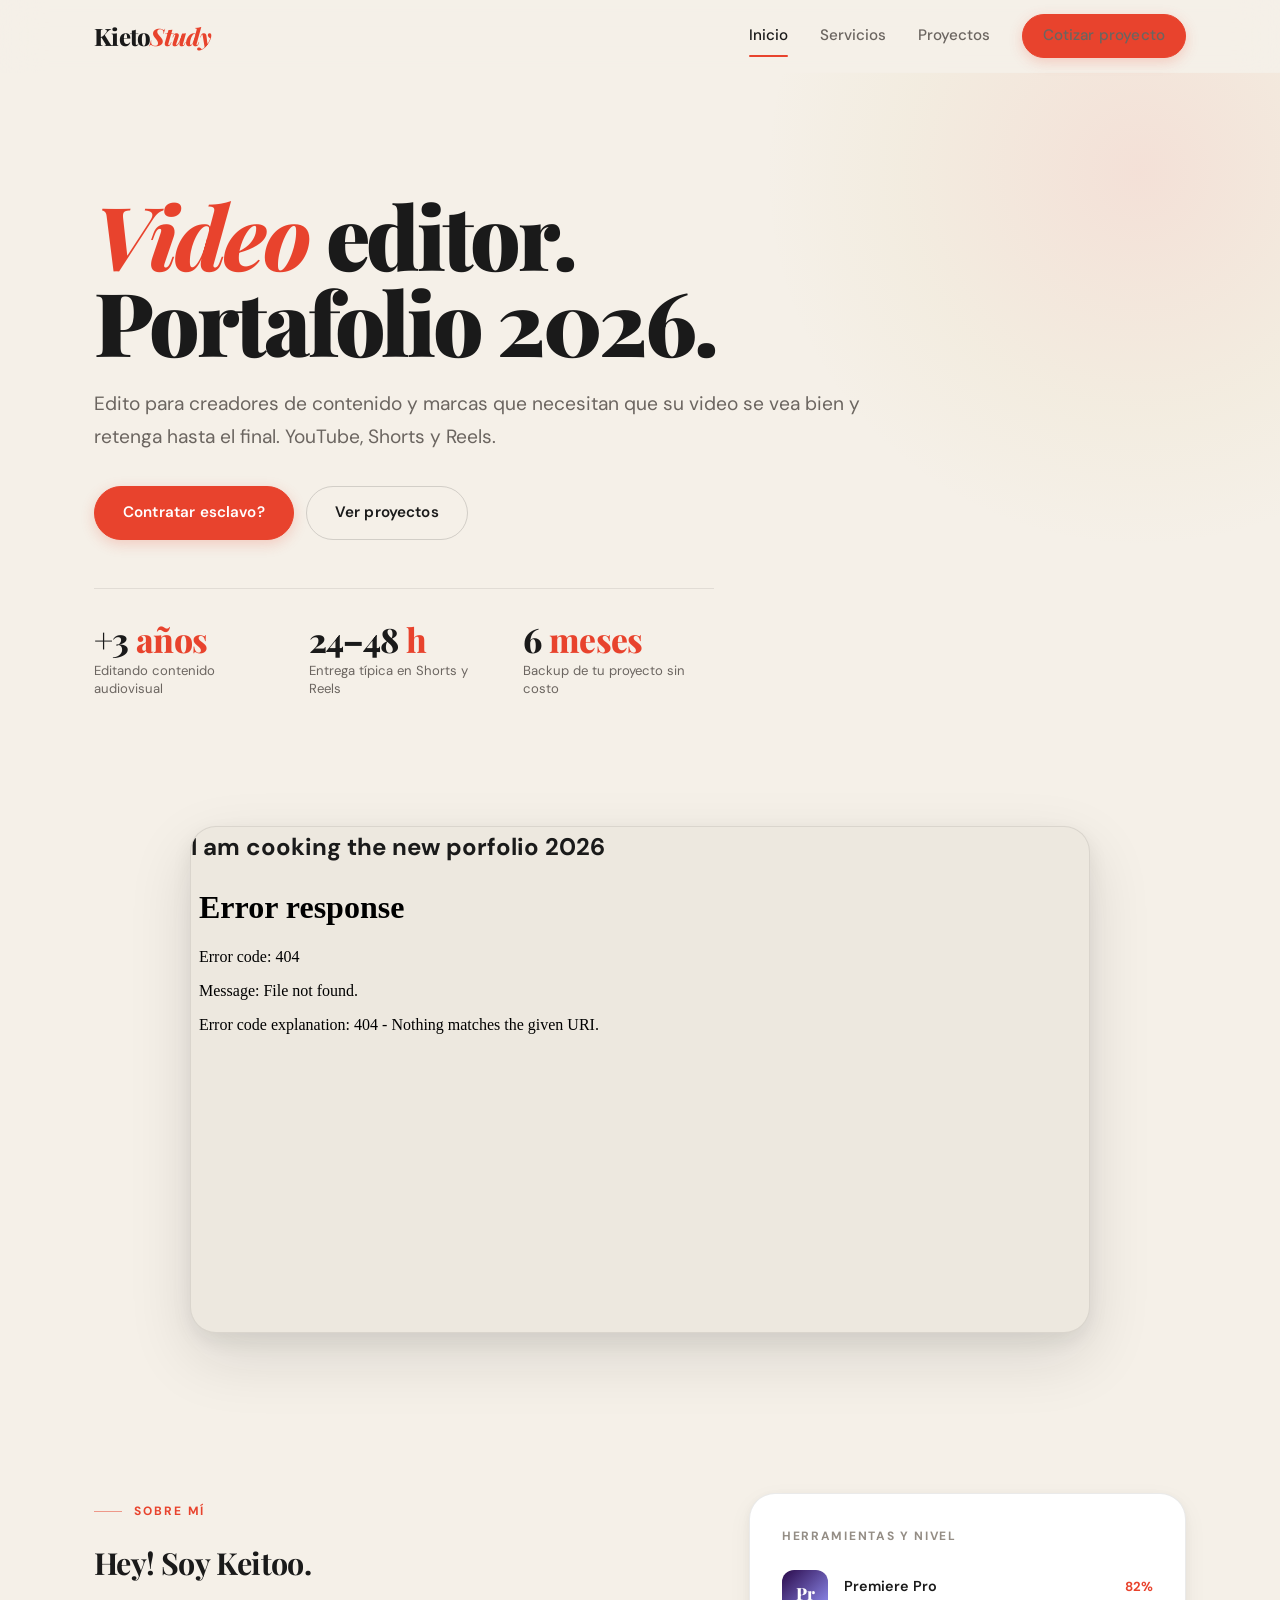
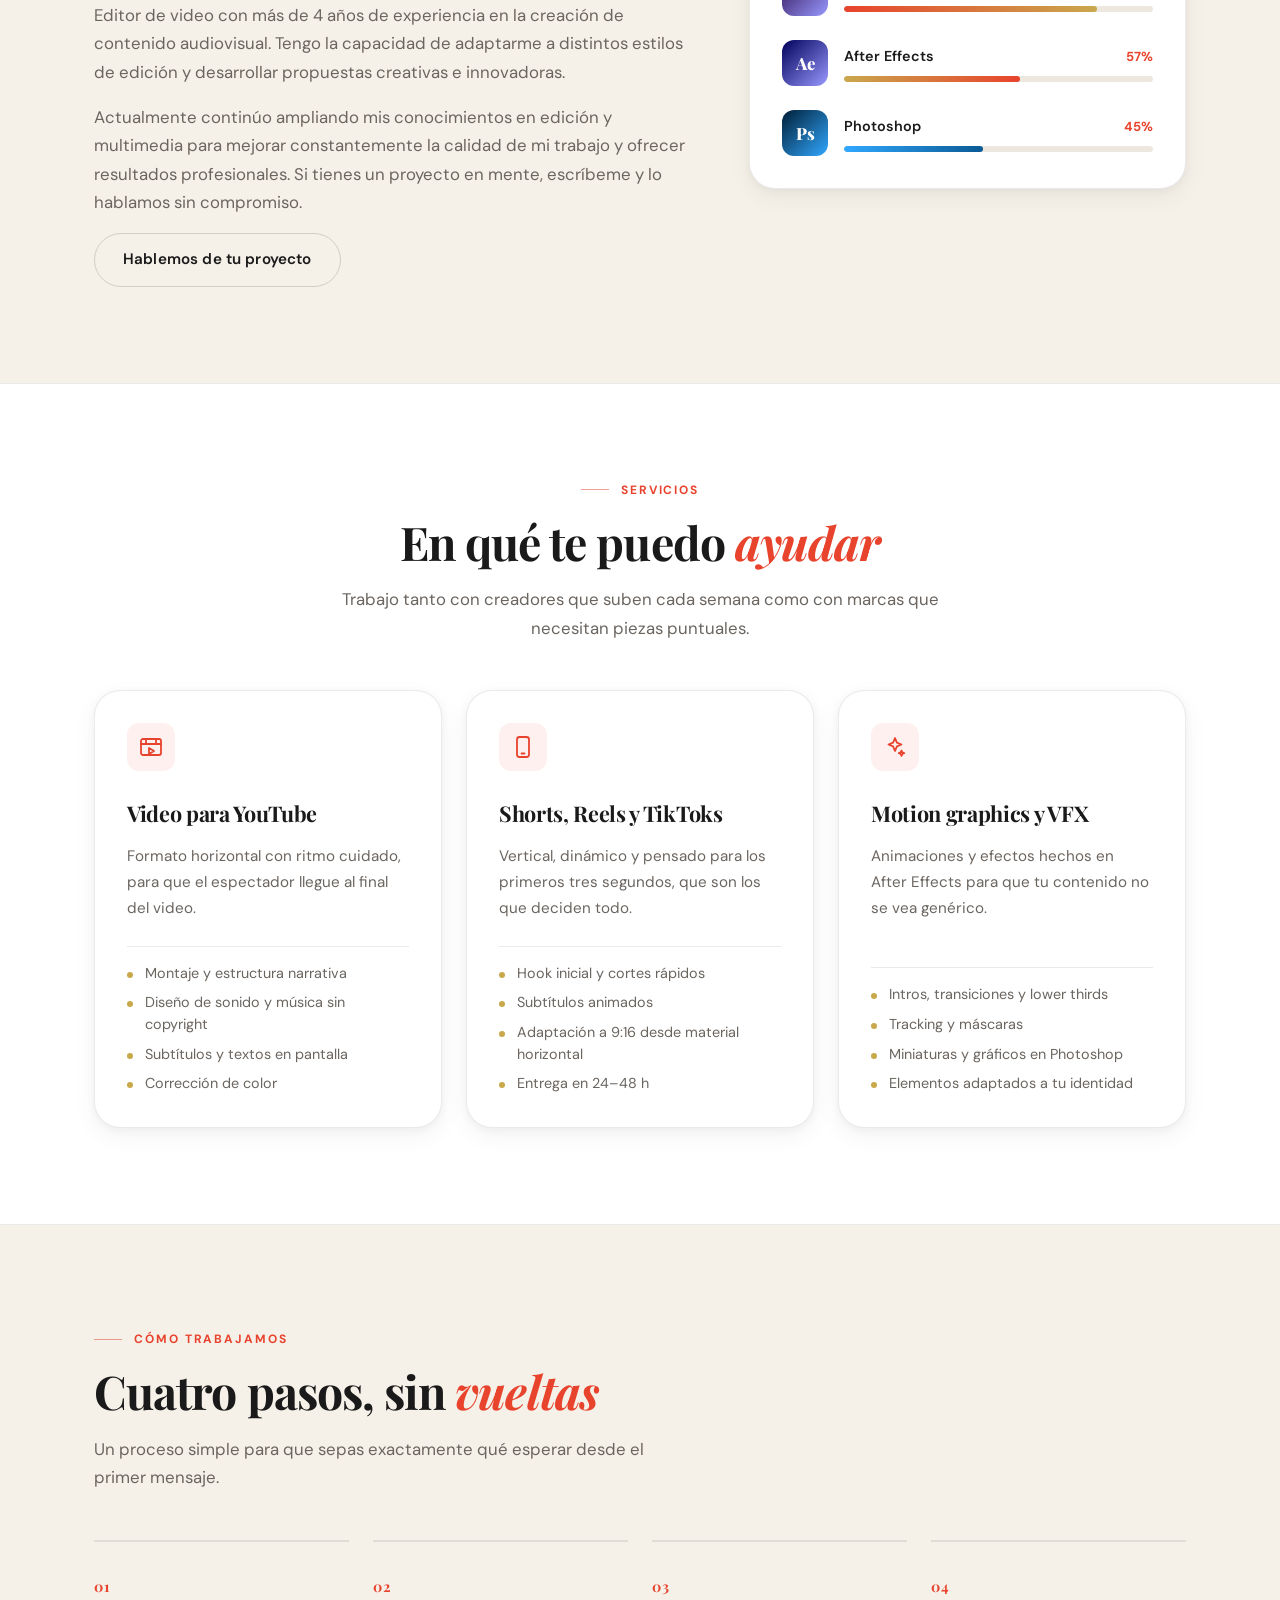
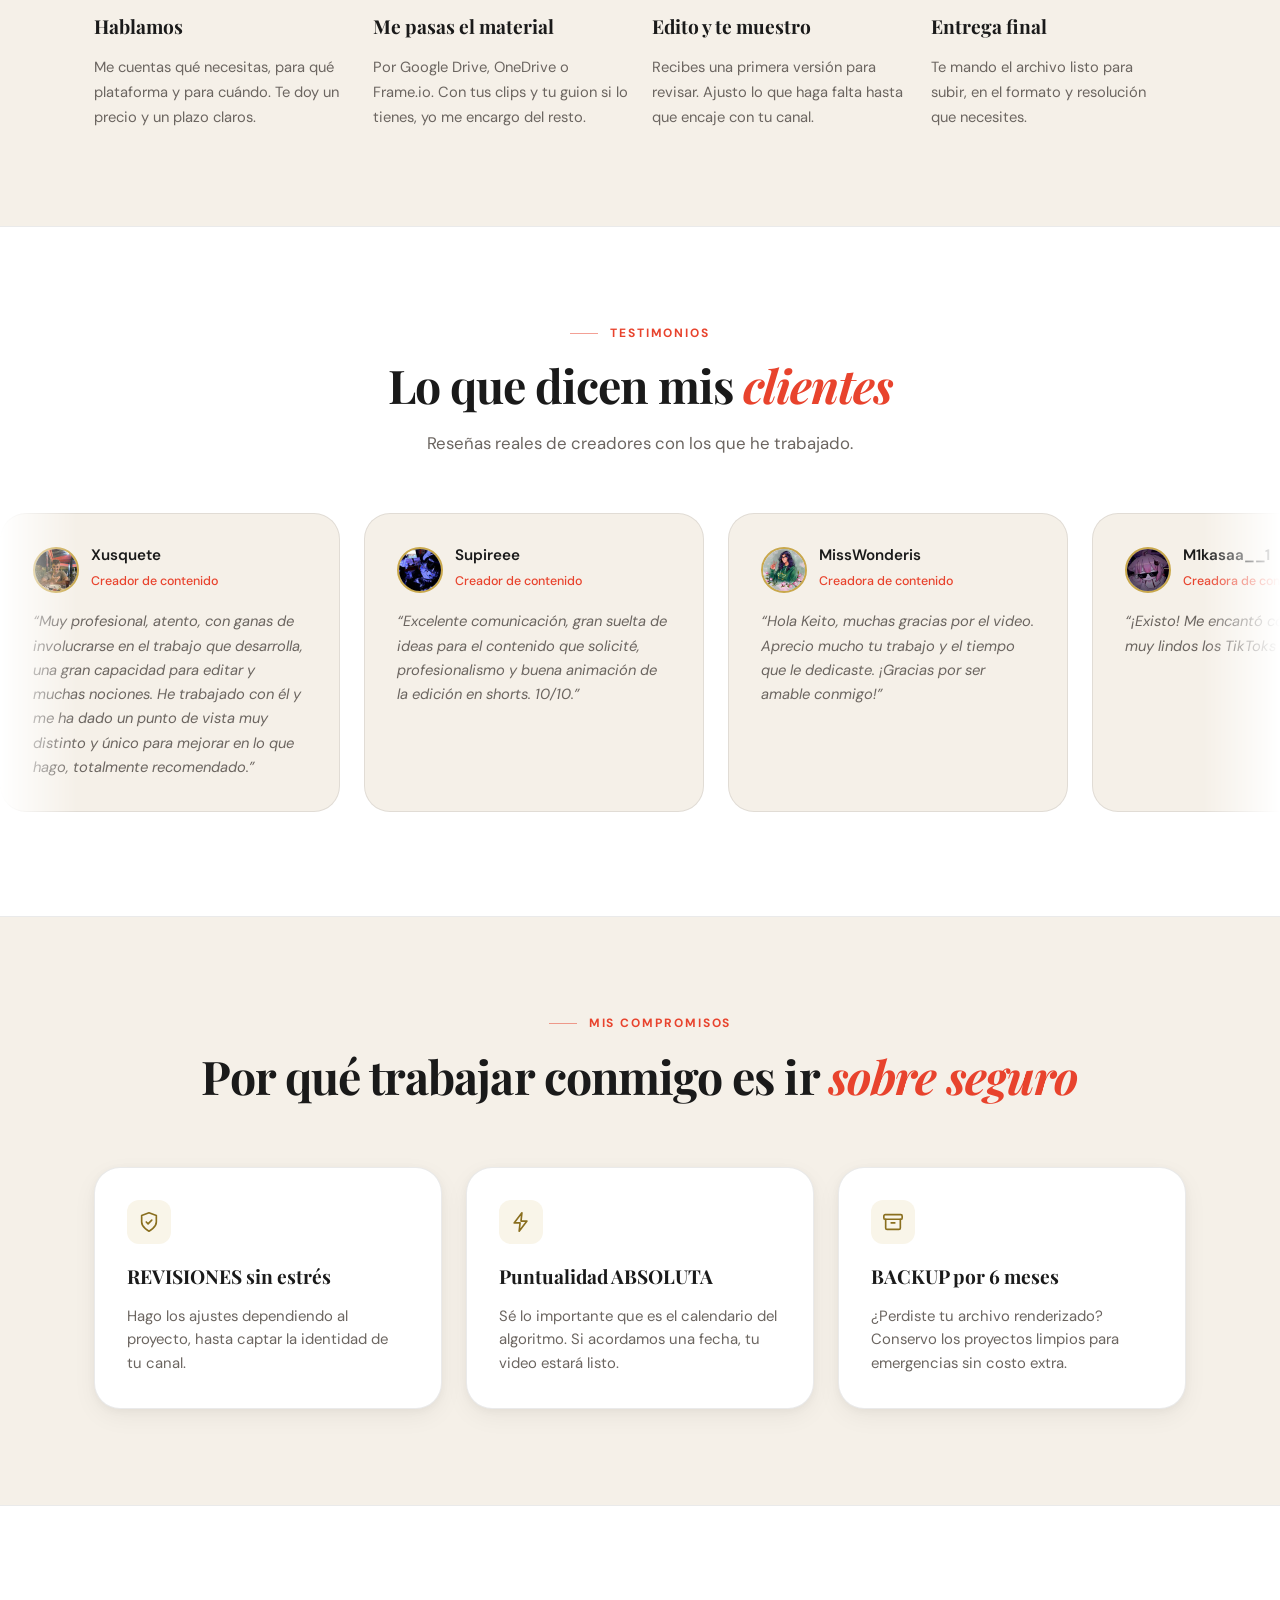
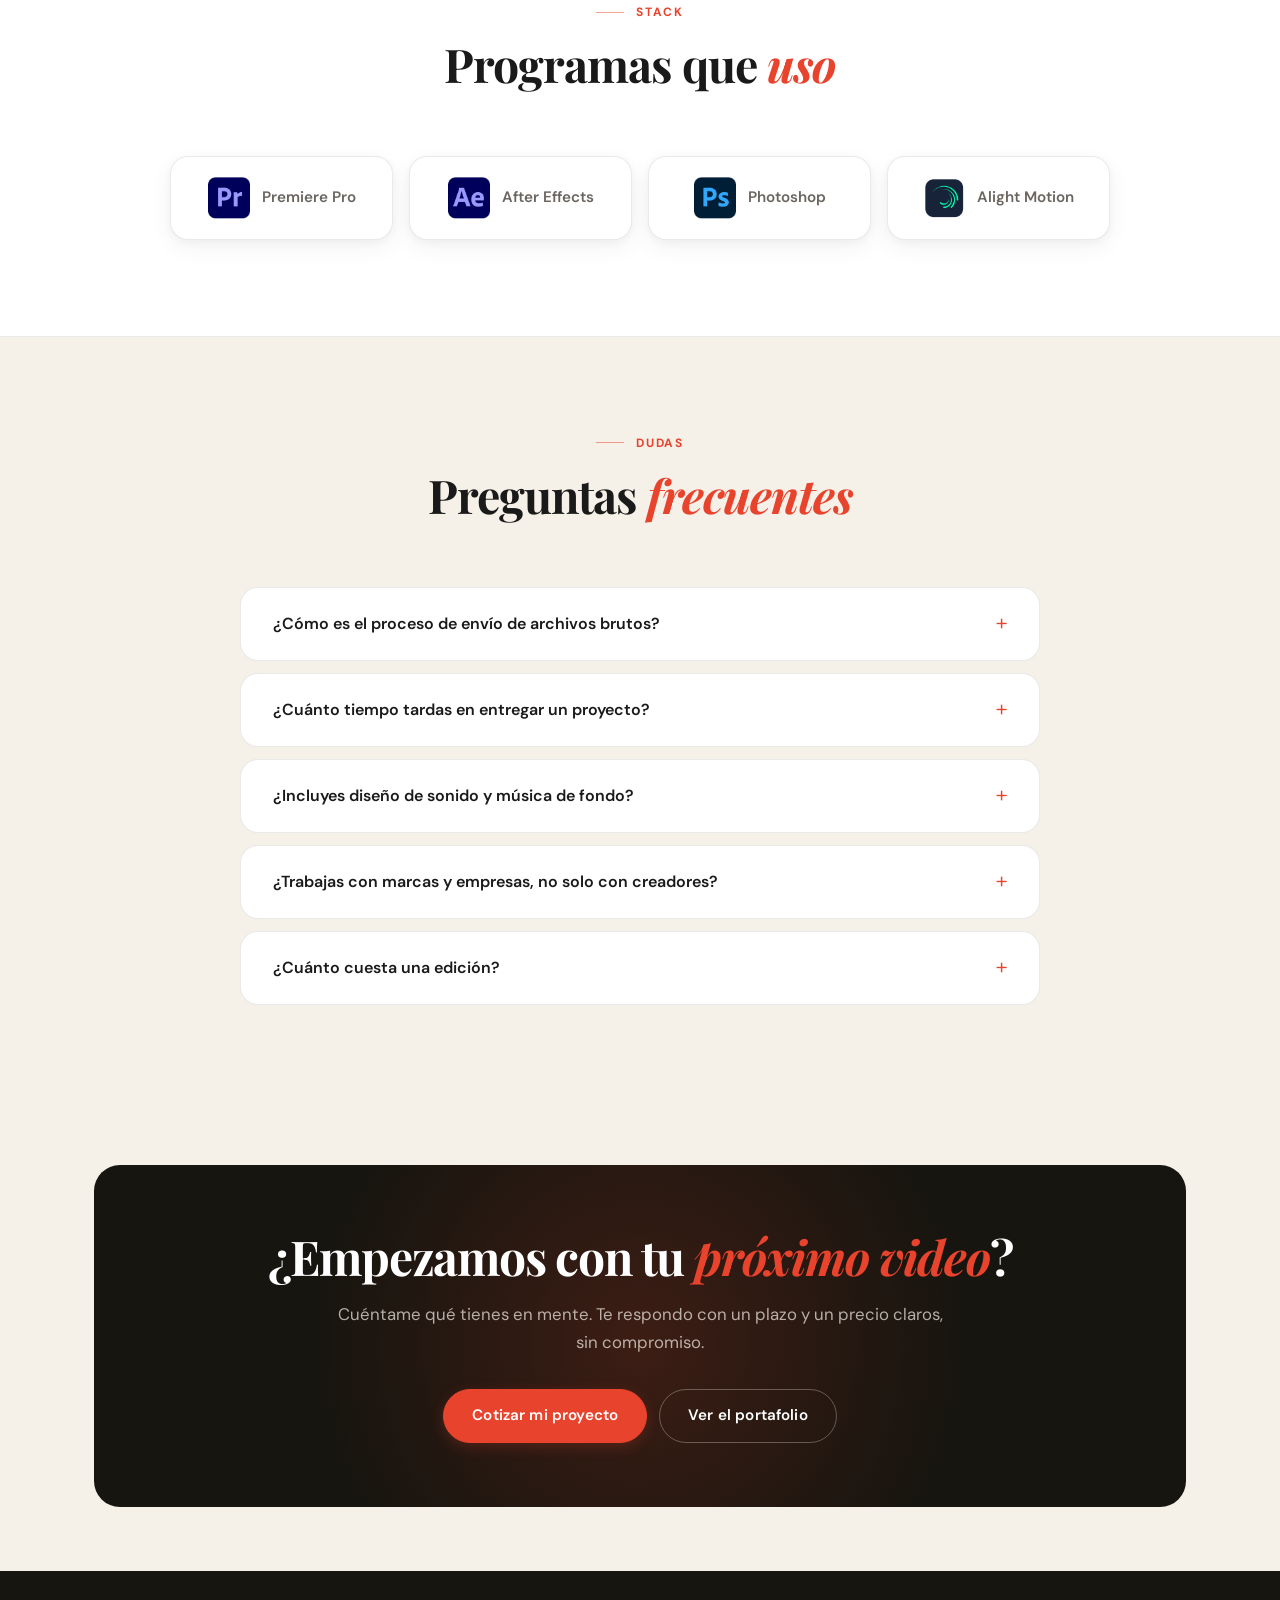
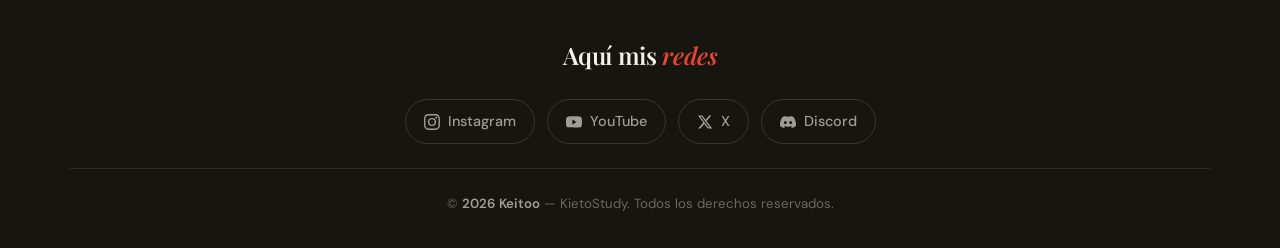
==== commit 456abe75: "Update index.html" ====
--- a/index.html
+++ b/index.html
@@ -137,8 +137,9 @@
             <div class="container">
                 <h2 id="titulo-showreel" class="sr-only">Video de presentación</h2>
                 <div class="video-presentacion revelar">
+                    <h1>I am cooking the new porfolio 2026</h1>
                     <iframe
-                        src="https://www.youtube-nocookie.com/embed/FsHG9Mp_J8g?rel=0&modestbranding=1"
+                        src="Proxmamente"
                         title="Showreel de Keitoo — editor de video"
                         loading="lazy"
                         allow="accelerometer; clipboard-write; encrypted-media; gyroscope; picture-in-picture; web-share"
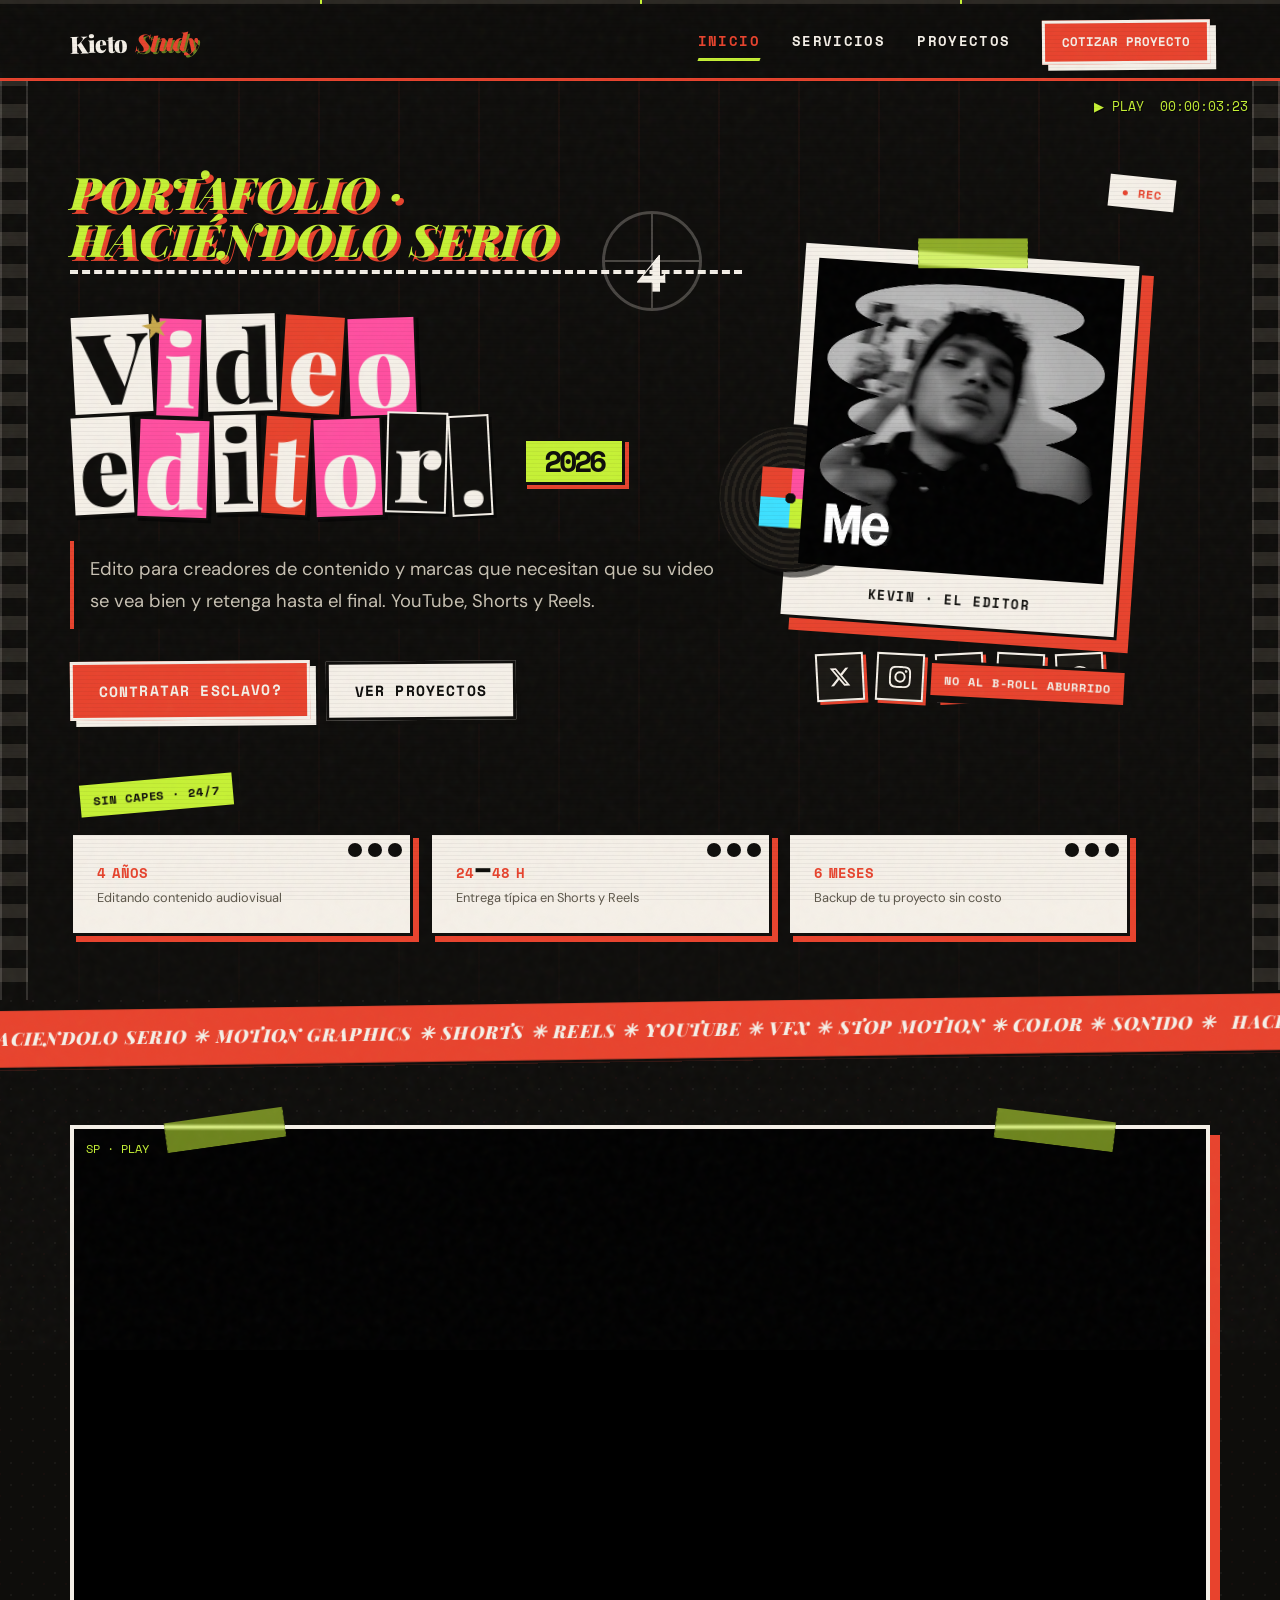
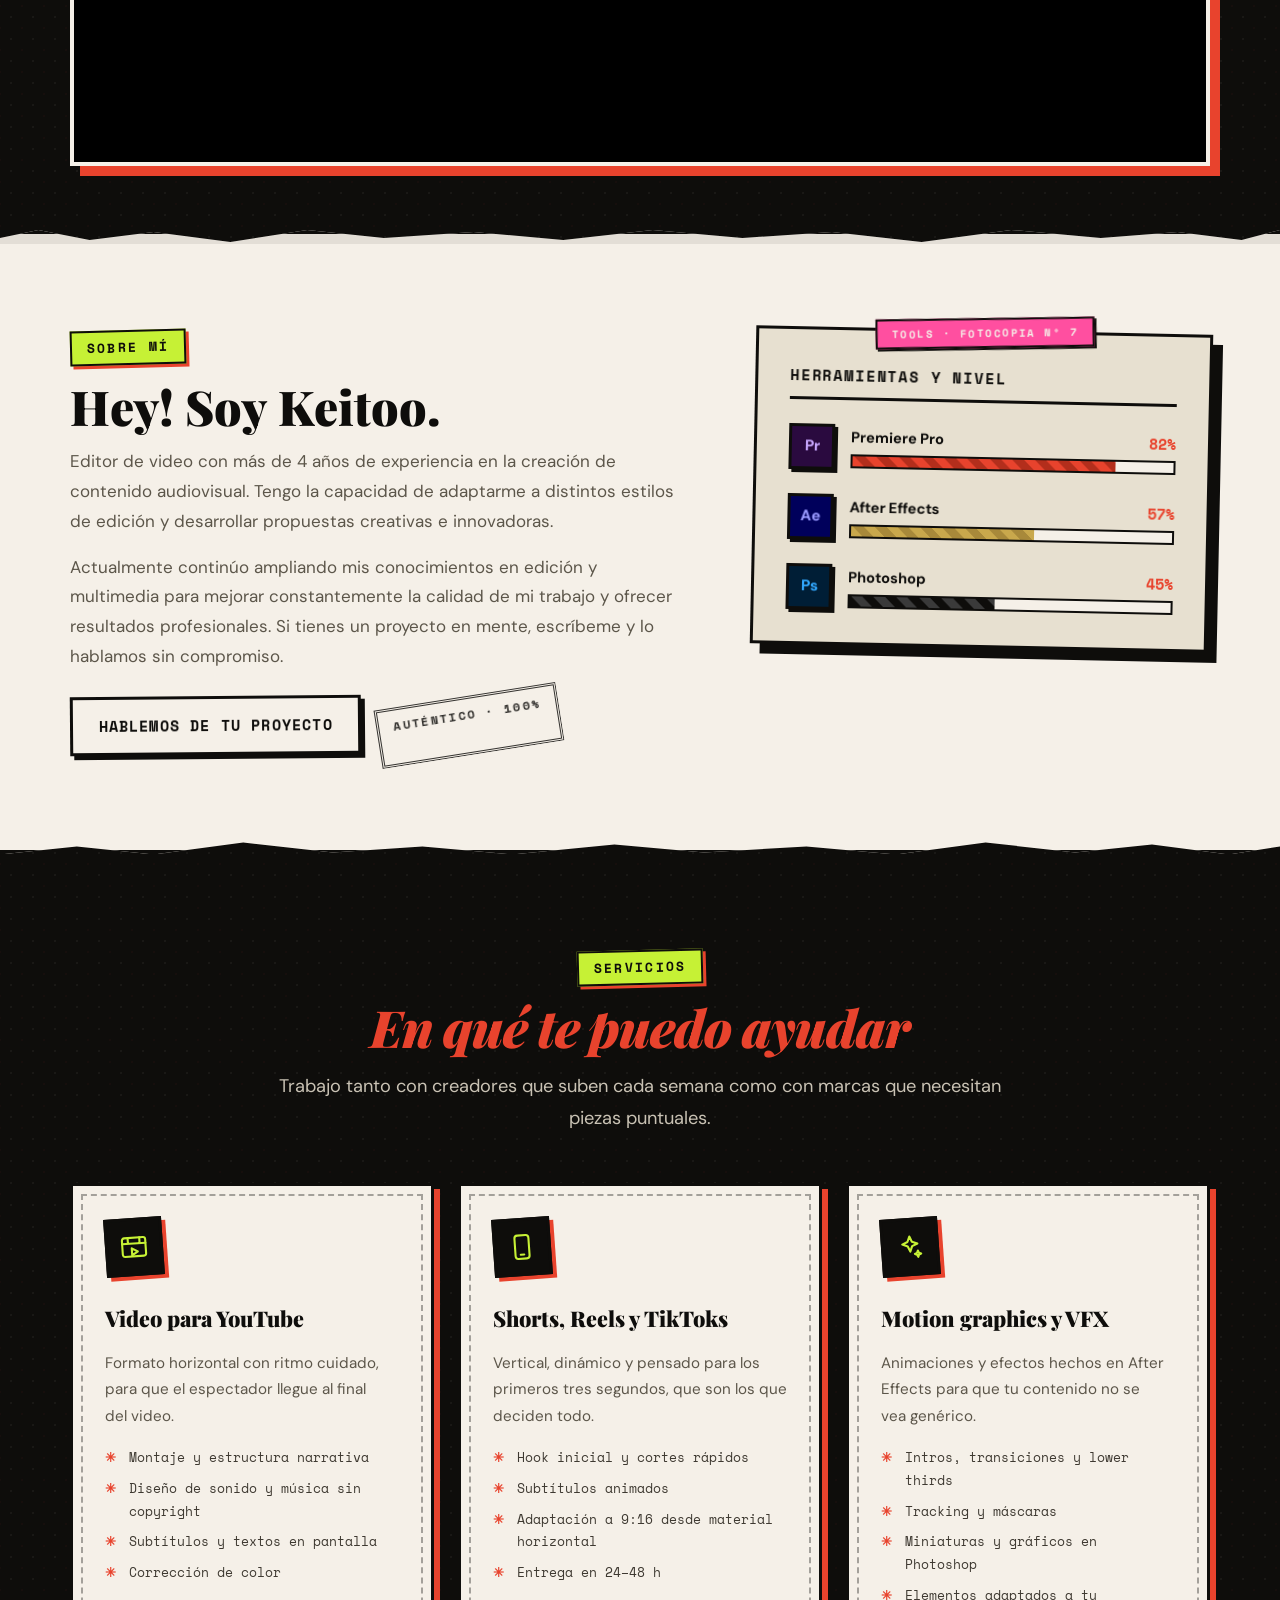
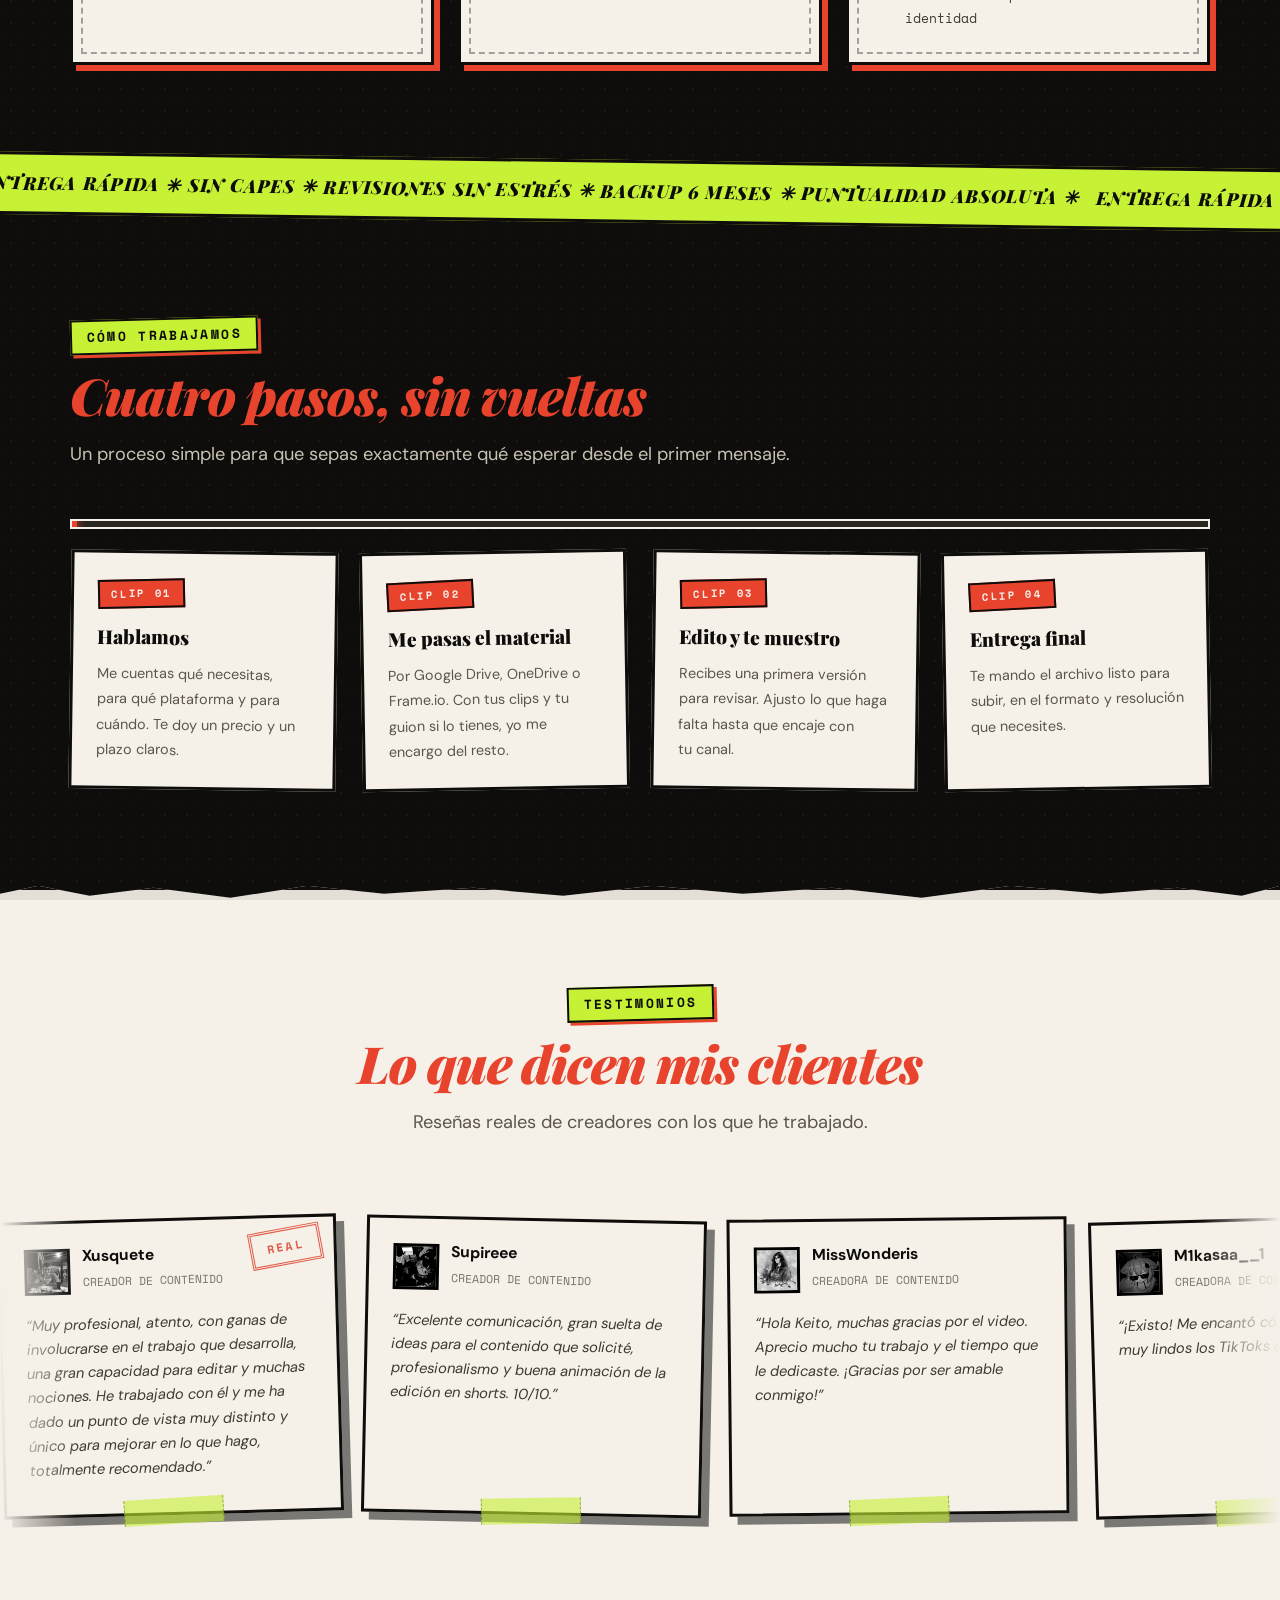
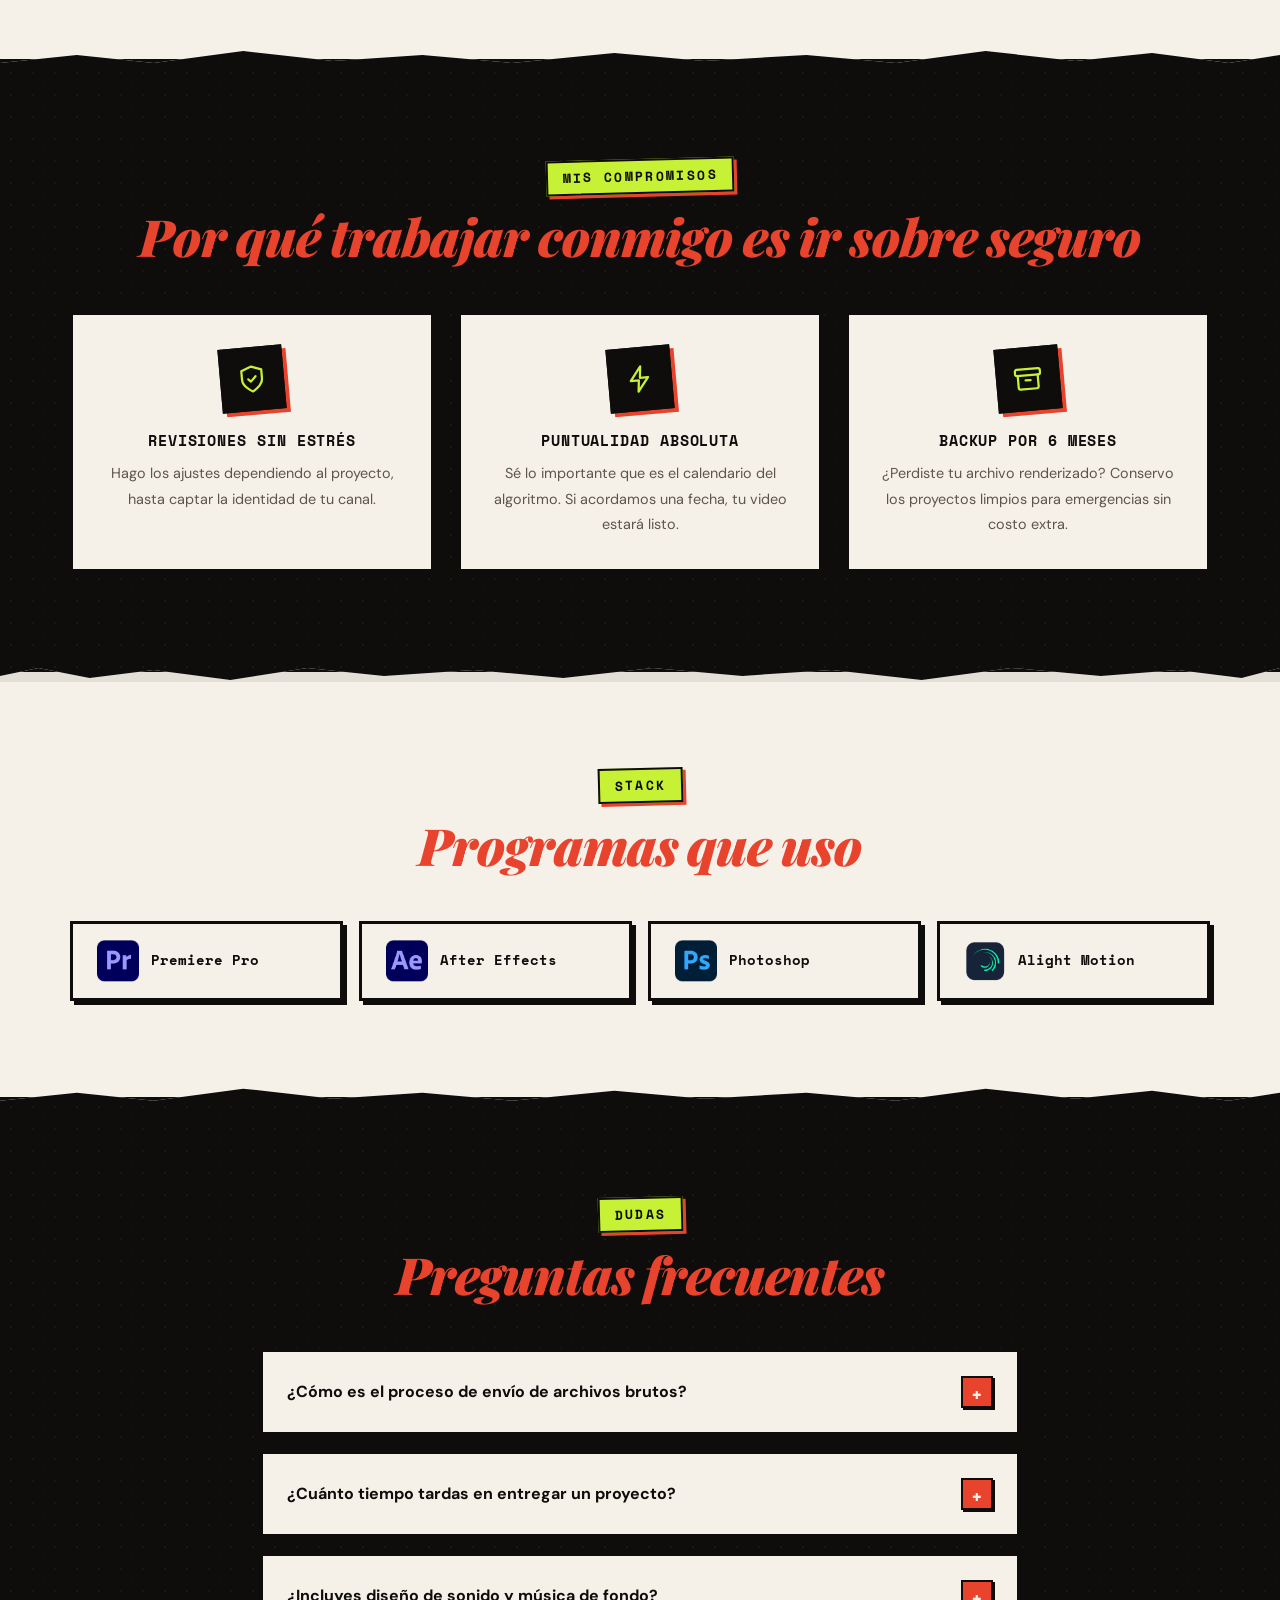
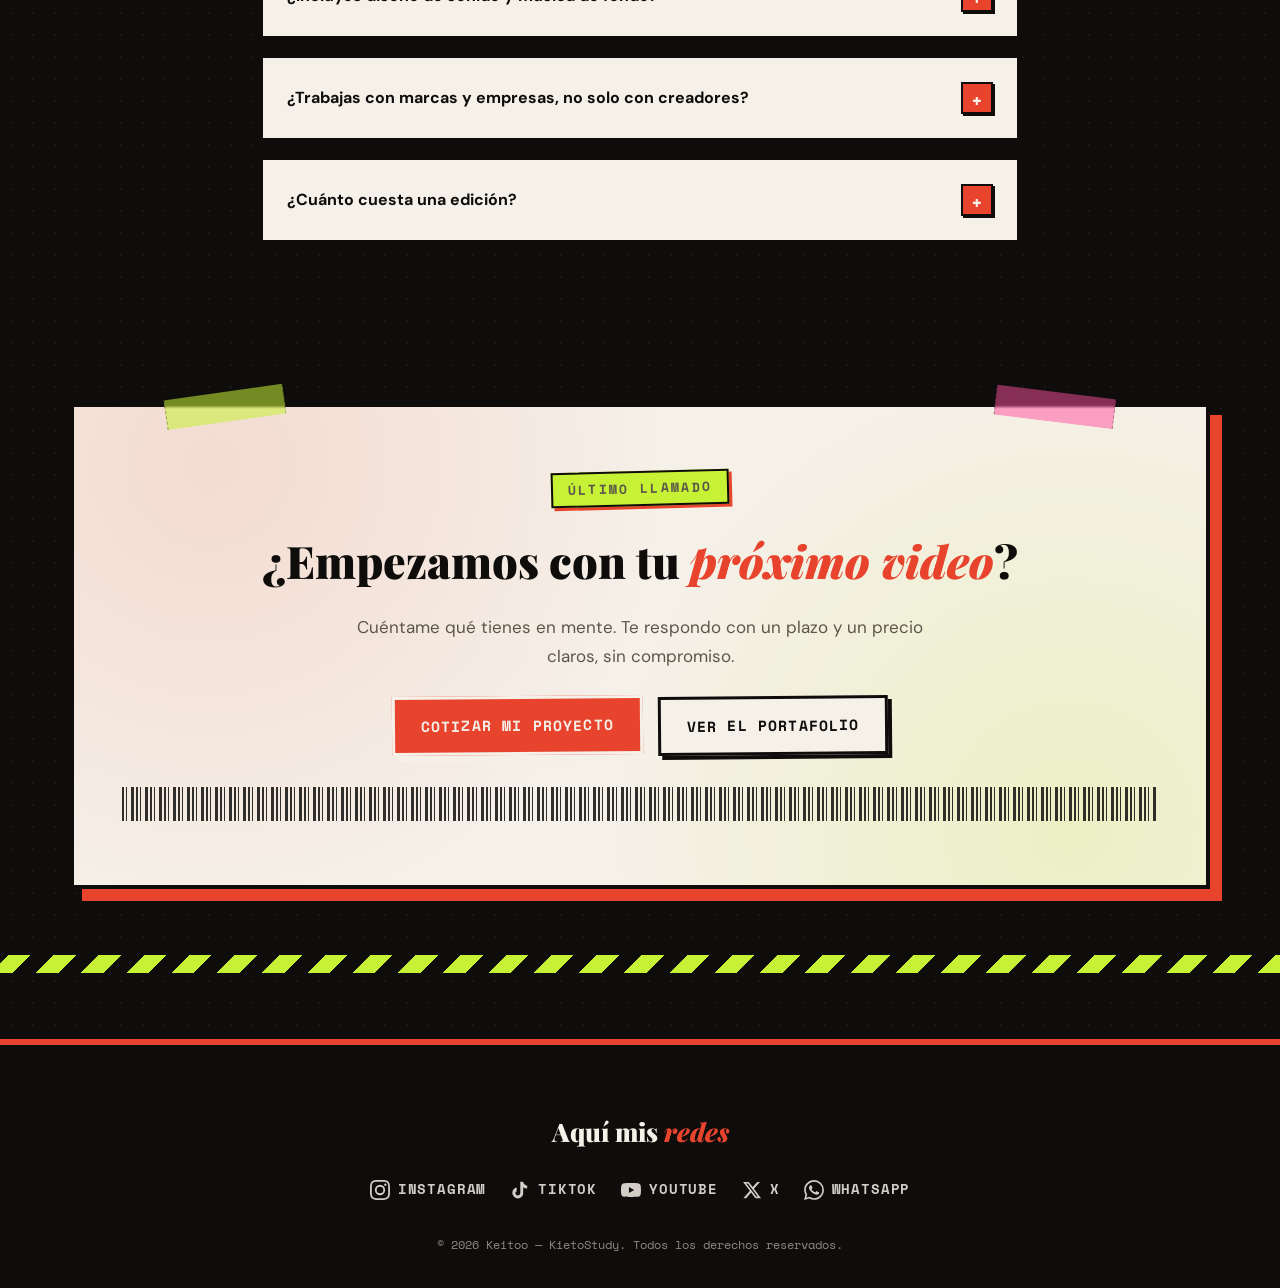
==== commit e28128c1: "Portafolio 2026: rediseño completo y redes actualizadas (IG, X, TikTok) - Nueva versión del sitio (h" ====
--- a/index.html
+++ b/index.html
@@ -7,7 +7,7 @@
     <title>Keitoo | Editor de Video para Creadores y Marcas</title>
     <meta name="description" content="Soy Keitoo, editor de video con más de 4 años de experiencia. Edición para YouTube, Shorts y Reels con Premiere Pro y After Effects. Mira mi portafolio y cotiza tu proyecto.">
     <meta name="author" content="Keitoo">
-    <meta name="theme-color" content="#F5F0E8">
+    <meta name="theme-color" content="#0E0D0B">
     <link rel="canonical" href="https://keiboot.github.io/">
 
     <!-- Rendimiento: conectar antes a los dominios externos -->
@@ -16,7 +16,7 @@
     <link rel="preconnect" href="https://www.youtube-nocookie.com">
 
     <link rel="stylesheet" href="style.css">
-    <link rel="icon" href="data:image/svg+xml,%3Csvg%20xmlns='http://www.w3.org/2000/svg'%20viewBox='0%200%20100%20100'%3E%3Crect%20width='100'%20height='100'%20rx='22'%20fill='%231A1A1A'/%3E%3Ctext%20x='50'%20y='73'%20font-family='Georgia,serif'%20font-size='64'%20font-weight='bold'%20fill='%23E8432D'%20text-anchor='middle'%3EK%3C/text%3E%3C/svg%3E">
+    <link rel="icon" href="data:image/svg+xml,%3Csvg%20xmlns='http://www.w3.org/2000/svg'%20viewBox='0%200%20100%20100'%3E%3Crect%20width='100'%20height='100'%20fill='%23E8432D'/%3E%3Ctext%20x='50'%20y='73'%20font-family='Georgia,serif'%20font-size='64'%20font-weight='bold'%20fill='%23F5F0E8'%20text-anchor='middle'%3EK%3C/text%3E%3C/svg%3E">
 
     <!-- Cómo se ve al compartir el enlace -->
     <meta property="og:site_name" content="KietoStudy">
@@ -34,7 +34,7 @@
     <meta name="twitter:title" content="Keitoo | Editor de Video para Creadores y Marcas">
     <meta name="twitter:description" content="Más de 4 años editando para YouTube, Shorts y Reels. Mira el portafolio y cotiza tu proyecto.">
     <meta name="twitter:image" content="https://keiboot.github.io/assets/img/portada-compartir.jpg">
-    <meta name="twitter:creator" content="@keitoo__">
+    <meta name="twitter:creator" content="@kieto_">
 
     <!-- Datos estructurados para Google -->
     <script type="application/ld+json">
@@ -54,9 +54,10 @@
             "name": "Keitoo",
             "jobTitle": "Editor de video",
             "sameAs": [
-                "https://www.instagram.com/keitoo_tq/",
+                "https://www.instagram.com/kietoobtx/",
                 "https://www.youtube.com/@_Keitoo",
-                "https://x.com/keitoo__"
+                "https://x.com/kietoo_",
+                "https://www.tiktok.com/@__keitoo"
             ]
         },
         "makesOffer": [
@@ -74,6 +75,14 @@
 
     <a class="skip-link" href="#contenido">Saltar al contenido</a>
 
+    <!-- Barra tipo "timeline" de scroll -->
+    <div class="barra-timeline" aria-hidden="true">
+        <div class="barra-timeline__relleno" data-timeline-scroll></div>
+        <span class="barra-timeline__marca" style="left:25%"></span>
+        <span class="barra-timeline__marca" style="left:50%"></span>
+        <span class="barra-timeline__marca" style="left:75%"></span>
+    </div>
+
     <header class="encabezado-sitio">
         <div class="nav-container">
             <a href="./" class="logo" aria-label="KietoStudy — Inicio">Kieto<span>Study</span></a>
@@ -95,51 +104,113 @@
 
         <!-- ============ HERO ============ -->
         <section class="hero">
-            <div class="hero-fondo-decorativo" aria-hidden="true"></div>
+            <div class="hero-decor" aria-hidden="true">
+                <span class="sticker sticker--rec sm-wiggle">● REC</span>
+                <span class="sticker sticker--acido sm-wiggle-delay">SIN CAPES · 24/7</span>
+                <span class="sticker">★</span>
+                <span class="sticker sticker--rojo sm-wiggle">NO AL B-ROLL ABURRIDO</span>
+                <div class="contador-lider" data-leader>
+                    <span class="contador-lider__numero" data-leader-num>8</span>
+                </div>
+            </div>
+
+            <div class="vhs-osd" aria-hidden="true">
+                <span class="vhs-osd__play">▶ PLAY</span>
+                <span data-vhs-time>00:00:00:00</span>
+            </div>
+
             <div class="container">
                 <div class="hero-contenido">
-
-                    <h1 class="hero-titulo">
-                        <em>Video</em> editor.<br>
-                        Portafolio 2026.
-                    </h1>
-
-                    <p class="hero-descripcion">
-                        Edito para creadores de contenido y marcas que necesitan que su video
-                        se vea bien y retenga hasta el final. YouTube, Shorts y Reels.
-                    </p>
-
-                    <div class="hero-acciones">
-                        <a href="contacto/index.html" class="btn btn-glow" id="btn-contratar">Contratar esclavo?</a>
-                        <a href="proyectos/index.html" class="btn btn--secundario">Ver proyectos</a>
+                    <div class="hero-texto">
+
+                        <p class="hero-grito sm-pop">Portafolio · Haciéndolo serio</p>
+
+                        <h1 class="hero-titulo">
+                            <span class="hero-titulo__linea">
+                                <span data-ransom>Video</span>
+                            </span>
+                            <span class="hero-titulo__linea">
+                                <span data-ransom>editor.</span>
+                                <span class="rotulo-año">2026</span>
+                            </span>
+                        </h1>
+
+                        <p class="hero-descripcion sm-pop">
+                            Edito para creadores de contenido y marcas que necesitan que su video
+                            se vea bien y retenga hasta el final. YouTube, Shorts y Reels.
+                        </p>
+
+                        <div class="hero-acciones sm-pop">
+                            <a href="contacto/index.html" class="btn btn-glow">Contratar esclavo?</a>
+                            <a href="proyectos/index.html" class="btn btn--secundario">Ver proyectos</a>
+                        </div>
+                    </div>
+
+                    <div class="hero-lado">
+                        <figure class="hero-retrato">
+                            <span class="cinta cinta--retrato" aria-hidden="true"></span>
+                            <span class="hero-vinilo" aria-hidden="true"></span>
+                            <img src="assets/img/kevin.jpg"
+                                 alt="Keitoo (Kevin), editor de video"
+                                 width="500" height="500"
+                                 fetchpriority="high" decoding="async">
+                            <figcaption>Kevin · el editor</figcaption>
+                        </figure>
+
+                        <nav class="hero-redes" aria-label="Redes sociales de Keitoo">
+                            <a class="hero-red" href="https://x.com/kietoo_" target="_blank" rel="noopener me" aria-label="X (Twitter)">
+                                <svg viewBox="0 0 24 24" fill="currentColor" aria-hidden="true"><path d="M18.244 2.25h3.308l-7.227 8.26 8.502 11.24H16.17l-5.214-6.817L4.99 21.75H1.68l7.73-8.835L1.254 2.25H8.08l4.713 6.231zm-1.161 17.52h1.833L7.084 4.126H5.117z"/></svg>
+                            </a>
+                            <a class="hero-red" href="https://www.instagram.com/kietoobtx/" target="_blank" rel="noopener me" aria-label="Instagram">
+                                <svg viewBox="0 0 24 24" fill="currentColor" aria-hidden="true"><path d="M12 2.163c3.204 0 3.584.012 4.85.07 3.252.148 4.771 1.691 4.919 4.919.058 1.265.069 1.645.069 4.849 0 3.205-.012 3.584-.069 4.849-.149 3.225-1.664 4.771-4.919 4.919-1.266.058-1.644.07-4.85.07-3.204 0-3.584-.012-4.849-.07-3.26-.149-4.771-1.699-4.919-4.92-.058-1.265-.07-1.644-.07-4.849 0-3.204.013-3.583.07-4.849.149-3.227 1.664-4.771 4.919-4.919 1.266-.057 1.645-.069 4.849-.069zM12 0C8.741 0 8.333.014 7.053.072 2.695.272.273 2.69.073 7.052.014 8.333 0 8.741 0 12c0 3.259.014 3.668.072 4.948.2 4.358 2.618 6.78 6.98 6.98C8.333 23.986 8.741 24 12 24c3.259 0 3.668-.014 4.948-.072 4.354-.2 6.782-2.618 6.979-6.98.059-1.28.073-1.689.073-4.948 0-3.259-.014-3.667-.072-4.947-.196-4.354-2.617-6.78-6.979-6.98C15.668.014 15.259 0 12 0zm0 5.838a6.162 6.162 0 1 0 0 12.324 6.162 6.162 0 0 0 0-12.324zM12 16a4 4 0 1 1 0-8 4 4 0 0 1 0 8zm6.406-11.845a1.44 1.44 0 1 0 0 2.881 1.44 1.44 0 0 0 0-2.881z"/></svg>
+                            </a>
+                            <a class="hero-red" href="https://www.tiktok.com/@__keitoo" target="_blank" rel="noopener me" aria-label="TikTok">
+                                <svg viewBox="0 0 24 24" fill="currentColor" aria-hidden="true"><path d="M19.59 6.69a4.83 4.83 0 0 1-3.77-4.25V2h-3.45v13.67a2.89 2.89 0 0 1-2.89 2.89 2.89 2.89 0 0 1-2.31-4.64 2.93 2.93 0 0 1 .88.13V9.4a6.84 6.84 0 0 0-1-.05A6.33 6.33 0 0 0 5 20.1a6.34 6.34 0 0 0 10.86-4.43v-7a8.16 8.16 0 0 0 4.77 1.52v-3.4a4.85 4.85 0 0 1-1-.1z"/></svg>
+                            </a>
+                            <a class="hero-red" href="https://www.youtube.com/@_Keitoo" target="_blank" rel="noopener me" aria-label="YouTube">
+                                <svg viewBox="0 0 24 24" fill="currentColor" aria-hidden="true"><path d="M23.498 6.186a3.016 3.016 0 0 0-2.122-2.136C19.505 3.545 12 3.545 12 3.545s-7.505 0-9.377.505A3.017 3.017 0 0 0 .502 6.186C0 8.07 0 12 0 12s0 3.93.502 5.814a3.016 3.016 0 0 0 2.122 2.136c1.871.505 9.376.505 9.376.505s7.505 0 9.377-.505a3.015 3.015 0 0 0 2.122-2.136C24 15.93 24 12 24 12s0-3.93-.502-5.814zM9.545 15.568V8.432L15.818 12z"/></svg>
+                            </a>
+                            <a class="hero-red hero-red--wa" href="https://wa.me/kietoobtx" target="_blank" rel="noopener me" aria-label="WhatsApp">
+                                <svg viewBox="0 0 24 24" fill="currentColor" aria-hidden="true"><path d="M17.472 14.382c-.297-.149-1.758-.867-2.03-.967-.273-.099-.471-.148-.67.15-.197.297-.767.966-.94 1.164-.173.199-.347.223-.644.075-.297-.15-1.255-.463-2.39-1.475-.883-.788-1.48-1.761-1.653-2.059-.173-.297-.018-.458.13-.606.134-.133.298-.347.446-.52.149-.174.198-.298.298-.497.099-.198.05-.371-.025-.52-.075-.149-.669-1.612-.916-2.207-.242-.579-.487-.5-.669-.51-.173-.008-.371-.01-.57-.01-.198 0-.52.074-.792.372-.272.297-1.04 1.016-1.04 2.479 0 1.462 1.065 2.875 1.213 3.074.149.198 2.096 3.2 5.077 4.487.709.306 1.262.489 1.694.625.712.227 1.36.195 1.871.118.571-.085 1.758-.719 2.006-1.413.248-.694.248-1.289.173-1.413-.074-.124-.272-.198-.57-.347m-5.421 7.403h-.004a9.87 9.87 0 01-5.031-1.378l-.361-.214-3.741.982.998-3.648-.235-.374a9.86 9.86 0 01-1.51-5.26c.001-5.45 4.436-9.884 9.888-9.884 2.64 0 5.122 1.03 6.988 2.898a9.825 9.825 0 012.893 6.994c-.003 5.45-4.437 9.884-9.885 9.884m8.413-18.297A11.815 11.815 0 0012.05 0C5.495 0 .16 5.335.157 11.892c0 2.096.547 4.142 1.588 5.945L.057 24l6.305-1.654a11.882 11.882 0 005.683 1.448h.005c6.554 0 11.89-5.335 11.893-11.893a11.821 11.821 0 00-3.48-8.413z"/></svg>
+                            </a>
+                        </nav>
                     </div>
 
                     <dl class="hero-metricas">
-                        <div>
-                            <dt class="metrica-valor">+3 <span>años</span></dt>
+                        <div class="sm-pop">
+                            <dt class="metrica-valor"><span data-contador="4">0</span> <span>años</span></dt>
                             <dd class="metrica-etiqueta">Editando contenido audiovisual</dd>
                         </div>
-                        <div>
-                            <dt class="metrica-valor">24–48 <span>h</span></dt>
+                        <div class="sm-pop">
+                            <dt class="metrica-valor"><span data-contador="24">0</span>–<span data-contador="48">0</span> <span>h</span></dt>
                             <dd class="metrica-etiqueta">Entrega típica en Shorts y Reels</dd>
                         </div>
-                        <div>
-                            <dt class="metrica-valor">6 <span>meses</span></dt>
+                        <div class="sm-pop">
+                            <dt class="metrica-valor"><span data-contador="6">0</span> <span>meses</span></dt>
                             <dd class="metrica-etiqueta">Backup de tu proyecto sin costo</dd>
                         </div>
                     </dl>
                 </div>
             </div>
         </section>
+
+        <!-- ============ MARQUEE ============ -->
+        <div class="marquesina" aria-hidden="true">
+            <div class="marquesina__pista">
+                <span>HACIENDOLO SERIO ✳ MOTION GRAPHICS ✳ SHORTS ✳ REELS ✳ YOUTUBE ✳ VFX ✳ STOP MOTION ✳ COLOR ✳ SONIDO ✳ </span>
+                <span>HACIENDOLO SERIO ✳ MOTION GRAPHICS ✳ SHORTS ✳ REELS ✳ YOUTUBE ✳ VFX ✳ STOP MOTION ✳ COLOR ✳ SONIDO ✳ </span>
+            </div>
+        </div>
 
         <!-- ============ SHOWREEL ============ -->
         <section class="seccion--compacta" aria-labelledby="titulo-showreel">
             <div class="container">
                 <h2 id="titulo-showreel" class="sr-only">Video de presentación</h2>
                 <div class="video-presentacion revelar">
-                    <h1>I am cooking the new porfolio 2026</h1>
+                    <span class="cinta cinta--sup-izq" aria-hidden="true"></span>
+                    <span class="cinta cinta--sup-der" aria-hidden="true"></span>
                     <iframe
-                        src="Proxmamente"
+                        src="https://www.youtube-nocookie.com/embed/FsHG9Mp_J8g?rel=0&modestbranding=1"
                         title="Showreel de Keitoo — editor de video"
                         loading="lazy"
                         allow="accelerometer; clipboard-write; encrypted-media; gyroscope; picture-in-picture; web-share"
@@ -150,12 +221,12 @@
         </section>
 
         <!-- ============ SOBRE MÍ + HABILIDADES ============ -->
-        <section class="seccion" id="sobre-mi" aria-labelledby="titulo-sobre-mi">
+        <section class="seccion seccion--alt" id="sobre-mi" aria-labelledby="titulo-sobre-mi">
             <div class="container">
                 <div class="bloque-presentacion revelar">
                     <div>
                         <p class="etiqueta-seccion">Sobre mí</p>
-                        <h2 id="titulo-sobre-mi" class="presentacion-saludo">Hey! Soy Keitoo.</h2>
+                        <h2 id="titulo-sobre-mi" class="presentacion-saludo titulo-kinetico" data-kinetico>Hey! Soy Keitoo.</h2>
                         <p class="presentacion-descripcion">
                             Editor de video con más de 4 años de experiencia en la creación de contenido
                             audiovisual. Tengo la capacidad de adaptarme a distintos estilos de edición y
@@ -167,7 +238,8 @@
                             Si tienes un proyecto en mente, escríbeme y lo hablamos sin compromiso.
                         </p>
                         <div class="grupo-botones">
-                            <a href="contacto/" class="btn btn--secundario">Hablemos de tu proyecto</a>
+                            <a href="contacto/index.html" class="btn btn--secundario">Hablemos de tu proyecto</a>
+                            <span class="sello sello--tinta" aria-hidden="true">Auténtico · 100%</span>
                         </div>
                     </div>
 
@@ -219,19 +291,19 @@
         </section>
 
         <!-- ============ SERVICIOS ============ -->
-        <section class="seccion seccion--alt" id="servicios" aria-labelledby="titulo-servicios">
+        <section class="seccion" id="servicios" aria-labelledby="titulo-servicios">
             <div class="container">
                 <div class="encabezado-seccion encabezado-seccion--centrado revelar">
                     <p class="etiqueta-seccion">Servicios</p>
-                    <h2 id="titulo-servicios" class="titulo-seccion">En qué te puedo <span>ayudar</span></h2>
+                    <h2 id="titulo-servicios" class="titulo-seccion titulo-kinetico" data-kinetico data-glitch>En qué te puedo ayudar</h2>
                     <p class="subtitulo-seccion">
                         Trabajo tanto con creadores que suben cada semana como con marcas
                         que necesitan piezas puntuales.
                     </p>
                 </div>
 
-                <div class="servicios-grid revelar">
-                    <article class="servicio-card">
+                <div class="servicios-grid">
+                    <article class="servicio-card revelar sm-tilt-a">
                         <div class="servicio-icono" aria-hidden="true">
                             <svg viewBox="0 0 24 24" fill="none" stroke="currentColor" stroke-width="1.8" stroke-linecap="round" stroke-linejoin="round">
                                 <rect x="2" y="4" width="20" height="16" rx="2"></rect>
@@ -249,7 +321,7 @@
                         </ul>
                     </article>
 
-                    <article class="servicio-card">
+                    <article class="servicio-card revelar sm-tilt-b">
                         <div class="servicio-icono" aria-hidden="true">
                             <svg viewBox="0 0 24 24" fill="none" stroke="currentColor" stroke-width="1.8" stroke-linecap="round" stroke-linejoin="round">
                                 <rect x="6" y="2" width="12" height="20" rx="2.5"></rect>
@@ -266,7 +338,7 @@
                         </ul>
                     </article>
 
-                    <article class="servicio-card">
+                    <article class="servicio-card revelar sm-tilt-c">
                         <div class="servicio-icono" aria-hidden="true">
                             <svg viewBox="0 0 24 24" fill="none" stroke="currentColor" stroke-width="1.8" stroke-linecap="round" stroke-linejoin="round">
                                 <path d="m12 3 1.9 4.6 4.6 1.9-4.6 1.9L12 16l-1.9-4.6L5.5 9.5l4.6-1.9z"></path>
@@ -286,31 +358,44 @@
             </div>
         </section>
 
+        <!-- ============ MARQUEE INVERTIDA ============ -->
+        <div class="marquesina marquesina--invertida" aria-hidden="true">
+            <div class="marquesina__pista">
+                <span>ENTREGA RÁPIDA ✳ SIN CAPES ✳ REVISIONES SIN ESTRÉS ✳ BACKUP 6 MESES ✳ PUNTUALIDAD ABSOLUTA ✳ </span>
+                <span>ENTREGA RÁPIDA ✳ SIN CAPES ✳ REVISIONES SIN ESTRÉS ✳ BACKUP 6 MESES ✳ PUNTUALIDAD ABSOLUTA ✳ </span>
+            </div>
+        </div>
+
         <!-- ============ PROCESO ============ -->
         <section class="seccion" id="proceso" aria-labelledby="titulo-proceso">
             <div class="container">
                 <div class="encabezado-seccion revelar">
                     <p class="etiqueta-seccion">Cómo trabajamos</p>
-                    <h2 id="titulo-proceso" class="titulo-seccion">Cuatro pasos, sin <span>vueltas</span></h2>
+                    <h2 id="titulo-proceso" class="titulo-seccion titulo-kinetico" data-kinetico>Cuatro pasos, sin vueltas</h2>
                     <p class="subtitulo-seccion">
                         Un proceso simple para que sepas exactamente qué esperar desde el primer mensaje.
                     </p>
                 </div>
 
-                <div class="proceso-grid revelar">
+                <div class="proceso-timeline revelar">
+                    <div class="proceso-rail" aria-hidden="true"><span class="proceso-playhead"></span></div>
                     <article class="proceso-paso">
+                        <span class="proceso-clip">CLIP 01</span>
                         <h3>Hablamos</h3>
                         <p>Me cuentas qué necesitas, para qué plataforma y para cuándo. Te doy un precio y un plazo claros.</p>
                     </article>
                     <article class="proceso-paso">
+                        <span class="proceso-clip">CLIP 02</span>
                         <h3>Me pasas el material</h3>
                         <p>Por Google Drive, OneDrive o Frame.io. Con tus clips y tu guion si lo tienes, yo me encargo del resto.</p>
                     </article>
                     <article class="proceso-paso">
+                        <span class="proceso-clip">CLIP 03</span>
                         <h3>Edito y te muestro</h3>
                         <p>Recibes una primera versión para revisar. Ajusto lo que haga falta hasta que encaje con tu canal.</p>
                     </article>
                     <article class="proceso-paso">
+                        <span class="proceso-clip">CLIP 04</span>
                         <h3>Entrega final</h3>
                         <p>Te mando el archivo listo para subir, en el formato y resolución que necesites.</p>
                     </article>
@@ -323,7 +408,7 @@
             <div class="container">
                 <div class="encabezado-seccion encabezado-seccion--centrado revelar">
                     <p class="etiqueta-seccion">Testimonios</p>
-                    <h2 id="titulo-testimonios" class="titulo-seccion">Lo que dicen mis <span>clientes</span></h2>
+                    <h2 id="titulo-testimonios" class="titulo-seccion titulo-kinetico" data-kinetico>Lo que dicen mis clientes</h2>
                     <p class="subtitulo-seccion">Reseñas reales de creadores con los que he trabajado.</p>
                 </div>
             </div>
@@ -331,7 +416,8 @@
             <div class="carousel-wrapper">
                 <div class="carousel-track">
                     <!-- Set 1 -->
-                    <figure class="testimonio-card">
+                    <figure class="testimonio-card rot-a">
+                        <span class="sello" style="position:absolute; top:10px; right:12px;" aria-hidden="true">Real</span>
                         <figcaption class="perfil-testimonio">
                             <img src="assets/img/cliente-xusquete.jpg" alt="" width="46" height="46" loading="lazy" decoding="async">
                             <div class="perfil-info">
@@ -342,7 +428,7 @@
                         <blockquote class="comentario">“Muy profesional, atento, con ganas de involucrarse en el trabajo que desarrolla, una gran capacidad para editar y muchas nociones. He trabajado con él y me ha dado un punto de vista muy distinto y único para mejorar en lo que hago, totalmente recomendado.”</blockquote>
                     </figure>
 
-                    <figure class="testimonio-card">
+                    <figure class="testimonio-card rot-b">
                         <figcaption class="perfil-testimonio">
                             <img src="assets/img/cliente-supireee.jpg" alt="" width="46" height="46" loading="lazy" decoding="async">
                             <div class="perfil-info">
@@ -353,7 +439,7 @@
                         <blockquote class="comentario">“Excelente comunicación, gran suelta de ideas para el contenido que solicité, profesionalismo y buena animación de la edición en shorts. 10/10.”</blockquote>
                     </figure>
 
-                    <figure class="testimonio-card">
+                    <figure class="testimonio-card rot-c">
                         <figcaption class="perfil-testimonio">
                             <img src="assets/img/cliente-misswonderis.jpg" alt="" width="46" height="46" loading="lazy" decoding="async">
                             <div class="perfil-info">
@@ -364,7 +450,7 @@
                         <blockquote class="comentario">“Hola Keito, muchas gracias por el video. Aprecio mucho tu trabajo y el tiempo que le dedicaste. ¡Gracias por ser amable conmigo!”</blockquote>
                     </figure>
 
-                    <figure class="testimonio-card">
+                    <figure class="testimonio-card rot-a">
                         <figcaption class="perfil-testimonio">
                             <img src="assets/img/cliente-m1kasaa.jpg" alt="" width="46" height="46" loading="lazy" decoding="async">
                             <div class="perfil-info">
@@ -375,7 +461,7 @@
                         <blockquote class="comentario">“¡Existo! Me encantó cómo quedó, están muy lindos los TikToks que te mandé.”</blockquote>
                     </figure>
 
-                    <figure class="testimonio-card">
+                    <figure class="testimonio-card rot-b">
                         <figcaption class="perfil-testimonio">
                             <img src="assets/img/cliente-soarinngchu.jpg" alt="" width="46" height="46" loading="lazy" decoding="async">
                             <div class="perfil-info">
@@ -387,7 +473,7 @@
                     </figure>
 
                     <!-- Set 2: copia exacta para el bucle infinito (oculta a lectores de pantalla) -->
-                    <figure class="testimonio-card" aria-hidden="true">
+                    <figure class="testimonio-card rot-a" aria-hidden="true">
                         <figcaption class="perfil-testimonio">
                             <img src="assets/img/cliente-xusquete.jpg" alt="" width="46" height="46" loading="lazy" decoding="async">
                             <div class="perfil-info">
@@ -398,7 +484,7 @@
                         <blockquote class="comentario">“Muy profesional, atento, con ganas de involucrarse en el trabajo que desarrolla, una gran capacidad para editar y muchas nociones. He trabajado con él y me ha dado un punto de vista muy distinto y único para mejorar en lo que hago, totalmente recomendado.”</blockquote>
                     </figure>
 
-                    <figure class="testimonio-card" aria-hidden="true">
+                    <figure class="testimonio-card rot-b" aria-hidden="true">
                         <figcaption class="perfil-testimonio">
                             <img src="assets/img/cliente-supireee.jpg" alt="" width="46" height="46" loading="lazy" decoding="async">
                             <div class="perfil-info">
@@ -409,7 +495,7 @@
                         <blockquote class="comentario">“Excelente comunicación, gran suelta de ideas para el contenido que solicité, profesionalismo y buena animación de la edición en shorts. 10/10.”</blockquote>
                     </figure>
 
-                    <figure class="testimonio-card" aria-hidden="true">
+                    <figure class="testimonio-card rot-c" aria-hidden="true">
                         <figcaption class="perfil-testimonio">
                             <img src="assets/img/cliente-misswonderis.jpg" alt="" width="46" height="46" loading="lazy" decoding="async">
                             <div class="perfil-info">
@@ -420,7 +506,7 @@
                         <blockquote class="comentario">“Hola Keito, muchas gracias por el video. Aprecio mucho tu trabajo y el tiempo que le dedicaste. ¡Gracias por ser amable conmigo!”</blockquote>
                     </figure>
 
-                    <figure class="testimonio-card" aria-hidden="true">
+                    <figure class="testimonio-card rot-a" aria-hidden="true">
                         <figcaption class="perfil-testimonio">
                             <img src="assets/img/cliente-m1kasaa.jpg" alt="" width="46" height="46" loading="lazy" decoding="async">
                             <div class="perfil-info">
@@ -431,7 +517,7 @@
                         <blockquote class="comentario">“¡Existo! Me encantó cómo quedó, están muy lindos los TikToks que te mandé.”</blockquote>
                     </figure>
 
-                    <figure class="testimonio-card" aria-hidden="true">
+                    <figure class="testimonio-card rot-b" aria-hidden="true">
                         <figcaption class="perfil-testimonio">
                             <img src="assets/img/cliente-soarinngchu.jpg" alt="" width="46" height="46" loading="lazy" decoding="async">
                             <div class="perfil-info">
@@ -450,11 +536,11 @@
             <div class="container">
                 <div class="encabezado-seccion encabezado-seccion--centrado revelar">
                     <p class="etiqueta-seccion">Mis compromisos</p>
-                    <h2 id="titulo-garantias" class="titulo-seccion">Por qué trabajar conmigo es ir <span>sobre seguro</span></h2>
-                </div>
-
-                <div class="garantias-grid revelar">
-                    <article class="garantia-card">
+                    <h2 id="titulo-garantias" class="titulo-seccion titulo-kinetico" data-kinetico>Por qué trabajar conmigo es ir sobre seguro</h2>
+                </div>
+
+                <div class="garantias-grid">
+                    <article class="garantia-card revelar sm-tilt-a">
                         <div class="garantia-icono" aria-hidden="true">
                             <svg viewBox="0 0 24 24" fill="none" stroke="currentColor" stroke-width="1.8" stroke-linecap="round" stroke-linejoin="round">
                                 <path d="M12 22s8-4 8-10V5l-8-3-8 3v7c0 6 8 10 8 10z"></path>
@@ -465,7 +551,7 @@
                         <p>Hago los ajustes dependiendo al proyecto, hasta captar la identidad de tu canal.</p>
                     </article>
 
-                    <article class="garantia-card">
+                    <article class="garantia-card revelar sm-tilt-b">
                         <div class="garantia-icono" aria-hidden="true">
                             <svg viewBox="0 0 24 24" fill="none" stroke="currentColor" stroke-width="1.8" stroke-linecap="round" stroke-linejoin="round">
                                 <path d="M13 2 4.5 13H11l-1 9 8.5-11H12z"></path>
@@ -475,9 +561,8 @@
                         <p>Sé lo importante que es el calendario del algoritmo. Si acordamos una fecha, tu video estará listo.</p>
                     </article>
 
-                    <article class="garantia-card">
+                    <article class="garantia-card revelar sm-tilt-c">
                         <div class="garantia-icono" aria-hidden="true">
-                           
                             <svg viewBox="0 0 24 24" fill="none" stroke="currentColor" stroke-width="1.8" stroke-linecap="round" stroke-linejoin="round">
                                 <rect x="2" y="4" width="20" height="5" rx="1.5"></rect>
                                 <path d="M4 9v9.5A1.5 1.5 0 0 0 5.5 20h13a1.5 1.5 0 0 0 1.5-1.5V9"></path>
@@ -496,7 +581,7 @@
             <div class="container">
                 <div class="encabezado-seccion encabezado-seccion--centrado revelar">
                     <p class="etiqueta-seccion">Stack</p>
-                    <h2 id="titulo-programas" class="titulo-seccion">Programas que <span>uso</span></h2>
+                    <h2 id="titulo-programas" class="titulo-seccion titulo-kinetico" data-kinetico>Programas que uso</h2>
                 </div>
 
                 <div class="clientes-grid revelar">
@@ -525,7 +610,7 @@
             <div class="container">
                 <div class="encabezado-seccion encabezado-seccion--centrado revelar">
                     <p class="etiqueta-seccion">Dudas</p>
-                    <h2 id="titulo-faq" class="titulo-seccion">Preguntas <span>frecuentes</span></h2>
+                    <h2 id="titulo-faq" class="titulo-seccion titulo-kinetico" data-kinetico>Preguntas frecuentes</h2>
                 </div>
 
                 <div class="faq-lista revelar">
@@ -575,7 +660,7 @@
                             <span class="faq-toggle-icono" aria-hidden="true">+</span>
                         </button>
                         <div class="faq-answer" id="faq-5" role="region" aria-labelledby="faq-btn-5">
-                            <p>Depende de la duración, el formato y la cantidad de "efectos". Cuéntame qué necesitas por el formulario de contacto, enviar un MD por Twitter o por Discord y te paso un presupuesto cerrado antes de empezar, sin sorpresas.</p>
+                        <p>Depende de la duración, el formato y la cantidad de "efectos". Cuéntame qué necesitas por el formulario de contacto, escríbeme por X o por WhatsApp y te paso un presupuesto cerrado antes de empezar, sin sorpresas.</p>
                         </div>
                     </div>
                 </div>
@@ -586,37 +671,47 @@
         <section class="seccion--compacta" aria-labelledby="titulo-cta">
             <div class="container">
                 <div class="cta-final revelar">
+                    <span class="cinta cinta--sup-izq" aria-hidden="true"></span>
+                    <span class="cinta cinta--sup-der cinta--rosa" aria-hidden="true"></span>
+                    <p class="etiqueta-seccion" style="margin-inline: auto;">Último llamado</p>
                     <h2 id="titulo-cta">¿Empezamos con tu <span>próximo video</span>?</h2>
                     <p>Cuéntame qué tienes en mente. Te respondo con un plazo y un precio claros, sin compromiso.</p>
                     <div class="grupo-botones">
                         <a href="contacto/index.html" class="btn btn-glow">Cotizar mi proyecto</a>
                         <a href="proyectos/index.html" class="btn btn--secundario">Ver el portafolio</a>
                     </div>
+                    <div class="codigo-barras" style="margin-top: 32px; color: var(--tinta);" aria-hidden="true"></div>
                 </div>
             </div>
         </section>
 
     </main>
+
+    <div class="banda-peligro" aria-hidden="true"></div>
 
     <footer class="universal-footer">
         <div class="footer-content">
             <p class="footer-titulo">Aquí mis <span>redes</span></p>
             <nav class="footer-socials" aria-label="Redes sociales">
-                <a href="https://www.instagram.com/keitoo_tq/" target="_blank" rel="noopener me">
+                <a href="https://www.instagram.com/kietoobtx/" target="_blank" rel="noopener me">
                     <svg viewBox="0 0 24 24" fill="currentColor" aria-hidden="true"><path d="M12 2.163c3.204 0 3.584.012 4.85.07 3.252.148 4.771 1.691 4.919 4.919.058 1.265.069 1.645.069 4.849 0 3.205-.012 3.584-.069 4.849-.149 3.225-1.664 4.771-4.919 4.919-1.266.058-1.644.07-4.85.07-3.204 0-3.584-.012-4.849-.07-3.26-.149-4.771-1.699-4.919-4.92-.058-1.265-.07-1.644-.07-4.849 0-3.204.013-3.583.07-4.849.149-3.227 1.664-4.771 4.919-4.919 1.266-.057 1.645-.069 4.849-.069zM12 0C8.741 0 8.333.014 7.053.072 2.695.272.273 2.69.073 7.052.014 8.333 0 8.741 0 12c0 3.259.014 3.668.072 4.948.2 4.358 2.618 6.78 6.98 6.98C8.333 23.986 8.741 24 12 24c3.259 0 3.668-.014 4.948-.072 4.354-.2 6.782-2.618 6.979-6.98.059-1.28.073-1.689.073-4.948 0-3.259-.014-3.667-.072-4.947-.196-4.354-2.617-6.78-6.979-6.98C15.668.014 15.259 0 12 0zm0 5.838a6.162 6.162 0 1 0 0 12.324 6.162 6.162 0 0 0 0-12.324zM12 16a4 4 0 1 1 0-8 4 4 0 0 1 0 8zm6.406-11.845a1.44 1.44 0 1 0 0 2.881 1.44 1.44 0 0 0 0-2.881z"/></svg>
                     Instagram
+                </a>
+                <a href="https://www.tiktok.com/@__keitoo" target="_blank" rel="noopener me">
+                    <svg viewBox="0 0 24 24" fill="currentColor" aria-hidden="true"><path d="M19.59 6.69a4.83 4.83 0 0 1-3.77-4.25V2h-3.45v13.67a2.89 2.89 0 0 1-2.89 2.89 2.89 2.89 0 0 1-2.31-4.64 2.93 2.93 0 0 1 .88.13V9.4a6.84 6.84 0 0 0-1-.05A6.33 6.33 0 0 0 5 20.1a6.34 6.34 0 0 0 10.86-4.43v-7a8.16 8.16 0 0 0 4.77 1.52v-3.4a4.85 4.85 0 0 1-1-.1z"/></svg>
+                    TikTok
                 </a>
                 <a href="https://www.youtube.com/@_Keitoo" target="_blank" rel="noopener me">
                     <svg viewBox="0 0 24 24" fill="currentColor" aria-hidden="true"><path d="M23.498 6.186a3.016 3.016 0 0 0-2.122-2.136C19.505 3.545 12 3.545 12 3.545s-7.505 0-9.377.505A3.017 3.017 0 0 0 .502 6.186C0 8.07 0 12 0 12s0 3.93.502 5.814a3.016 3.016 0 0 0 2.122 2.136c1.871.505 9.376.505 9.376.505s7.505 0 9.377-.505a3.015 3.015 0 0 0 2.122-2.136C24 15.93 24 12 24 12s0-3.93-.502-5.814zM9.545 15.568V8.432L15.818 12z"/></svg>
                     YouTube
                 </a>
-                <a href="https://x.com/keitoo__" target="_blank" rel="noopener me">
+                <a href="https://x.com/kietoo_" target="_blank" rel="noopener me">
                     <svg viewBox="0 0 24 24" fill="currentColor" aria-hidden="true"><path d="M18.244 2.25h3.308l-7.227 8.26 8.502 11.24H16.17l-5.214-6.817L4.99 21.75H1.68l7.73-8.835L1.254 2.25H8.08l4.713 6.231zm-1.161 17.52h1.833L7.084 4.126H5.117z"/></svg>
                     X
                 </a>
-                <a href="https://discord.gg/724582927266218007" target="_blank" rel="noopener me">
-                    <svg viewBox="0 0 24 24" fill="currentColor" aria-hidden="true"><path d="M20.317 4.369a19.79 19.79 0 0 0-4.885-1.515.074.074 0 0 0-.079.037c-.21.375-.444.864-.608 1.25a18.27 18.27 0 0 0-5.487 0 12.64 12.64 0 0 0-.617-1.25.077.077 0 0 0-.079-.037A19.736 19.736 0 0 0 3.677 4.37a.07.07 0 0 0-.032.027C.533 9.046-.32 13.58.099 18.057a.082.082 0 0 0 .031.057 19.9 19.9 0 0 0 5.993 3.03.078.078 0 0 0 .084-.028c.462-.63.874-1.295 1.226-1.994a.076.076 0 0 0-.041-.106 13.107 13.107 0 0 1-1.872-.892.077.077 0 0 1-.008-.128c.126-.094.252-.192.372-.291a.074.074 0 0 1 .077-.01c3.928 1.793 8.18 1.793 12.062 0a.074.074 0 0 1 .078.009c.12.099.246.198.373.292a.077.077 0 0 1-.006.127 12.3 12.3 0 0 1-1.873.891.077.077 0 0 0-.041.107c.36.698.772 1.362 1.225 1.993a.076.076 0 0 0 .084.028 19.839 19.839 0 0 0 6.002-3.03.077.077 0 0 0 .032-.054c.5-5.177-.838-9.674-3.549-13.66a.061.061 0 0 0-.031-.03zM8.02 15.331c-1.183 0-2.157-1.085-2.157-2.419 0-1.333.955-2.419 2.157-2.419 1.21 0 2.176 1.096 2.157 2.42 0 1.333-.956 2.418-2.157 2.418zm7.975 0c-1.183 0-2.157-1.085-2.157-2.419 0-1.333.955-2.419 2.157-2.419 1.21 0 2.176 1.096 2.157 2.42 0 1.333-.946 2.418-2.157 2.418z"/></svg>
-                    Discord
+                <a href="https://wa.me/kietoobtx" target="_blank" rel="noopener me">
+                    <svg viewBox="0 0 24 24" fill="currentColor" aria-hidden="true"><path d="M17.472 14.382c-.297-.149-1.758-.867-2.03-.967-.273-.099-.471-.148-.67.15-.197.297-.767.966-.94 1.164-.173.199-.347.223-.644.075-.297-.15-1.255-.463-2.39-1.475-.883-.788-1.48-1.761-1.653-2.059-.173-.297-.018-.458.13-.606.134-.133.298-.347.446-.52.149-.174.198-.298.298-.497.099-.198.05-.371-.025-.52-.075-.149-.669-1.612-.916-2.207-.242-.579-.487-.5-.669-.51-.173-.008-.371-.01-.57-.01-.198 0-.52.074-.792.372-.272.297-1.04 1.016-1.04 2.479 0 1.462 1.065 2.875 1.213 3.074.149.198 2.096 3.2 5.077 4.487.709.306 1.262.489 1.694.625.712.227 1.36.195 1.871.118.571-.085 1.758-.719 2.006-1.413.248-.694.248-1.289.173-1.413-.074-.124-.272-.198-.57-.347m-5.421 7.403h-.004a9.87 9.87 0 01-5.031-1.378l-.361-.214-3.741.982.998-3.648-.235-.374a9.86 9.86 0 01-1.51-5.26c.001-5.45 4.436-9.884 9.888-9.884 2.64 0 5.122 1.03 6.988 2.898a9.825 9.825 0 012.893 6.994c-.003 5.45-4.437 9.884-9.885 9.884m8.413-18.297A11.815 11.815 0 0012.05 0C5.495 0 .16 5.335.157 11.892c0 2.096.547 4.142 1.588 5.945L.057 24l6.305-1.654a11.882 11.882 0 005.683 1.448h.005c6.554 0 11.89-5.335 11.893-11.893a11.821 11.821 0 00-3.48-8.413z"/></svg>
+                    WhatsApp
                 </a>
             </nav>
             <p class="footer-copy">
--- a/style.css
+++ b/style.css
@@ -1,37 +1,42 @@
-/* ==============================================
-   KIETOSTUDY — PORTAFOLIO 2026
-   Paleta crema editorial · Keitoo
-   ============================================== */
-
-@import url('https://fonts.googleapis.com/css2?family=Playfair+Display:ital,wght@0,500;0,600;0,700;0,800;0,900;1,400;1,600&family=DM+Sans:ital,opsz,wght@0,9..40,300;0,9..40,400;0,9..40,500;0,9..40,600;0,9..40,700;1,9..40,400&display=swap');
+/* ==========================================================================
+   KIETOSTUDY — EDICIÓN PUNK (2026)
+   Zine fotocopiado · Stop motion · Motion graphics · Collage
+   Esencia original intacta: crema + rojo Keitoo + Playfair/DM Sans.
+   Base nueva: pared negra, papeles pegados con cinta, sellos, halftone.
+   ========================================================================== */
+
+@import url('https://fonts.googleapis.com/css2?family=Playfair+Display:ital,wght@0,500;0,700;0,900;1,700;1,900&family=DM+Sans:ital,opsz,wght@0,9..40,400;0,9..40,500;0,9..40,700;1,9..40,400&family=Space+Mono:ital,wght@0,400;0,700;1,400&display=swap');
 
 :root {
-    /* Color */
-    --fondo-principal: #F5F0E8;
-    --fondo-tarjeta: #FFFFFF;
-    --fondo-tarjeta-alt: #EDE8DF;
-    --fondo-oscuro: #17150F;
-    --texto-principal: #1A1A1A;
-    --texto-secundario: #6B6560;
-    --texto-terciario: #948D85;
-    --acento-rojo: #E8432D;
-    --acento-rojo-oscuro: #C4351F;
-    --acento-dorado: #C9A84C;
-    --acento-rojo-suave: rgba(232, 67, 45, 0.08);
-    --acento-dorado-suave: rgba(201, 168, 76, 0.12);
-    --borde-sutil: rgba(26, 26, 26, 0.09);
-    --borde-fuerte: rgba(26, 26, 26, 0.16);
-
-    /* Sombras */
-    --sombra-suave: 0 2px 8px rgba(26, 26, 26, 0.04), 0 8px 24px rgba(26, 26, 26, 0.05);
-    --sombra-elevada: 0 4px 12px rgba(26, 26, 26, 0.05), 0 16px 44px rgba(26, 26, 26, 0.09);
-    --sombra-flotante: 0 8px 20px rgba(26, 26, 26, 0.07), 0 24px 64px rgba(26, 26, 26, 0.12);
-
-    /* Radios */
-    --radio-xs: 8px;
-    --radio-sm: 12px;
-    --radio-md: 18px;
-    --radio-lg: 26px;
+    /* Paleta: tinta + papel + rojo Keitoo + acentos punk */
+    --tinta: #0E0D0B;
+    --tinta-2: #1A1814;
+    --humo: #2A2722;
+    --papel: #F5F0E8;
+    --papel-sucio: #E7E0D0;
+    --papel-viejo: #D9D0BB;
+    --rojo: #E8432D;
+    --rojo-oscuro: #B32E1C;
+    --acido: #C6F135;
+    --rosa: #FF4FA0;
+    --dorado: #C9A84C;
+    --cian: #3DE0FF;
+    --texto-claro: #F5F0E8;
+    --texto-humo: #C9C2B4;
+    --borde-tinta: 3px solid var(--tinta);
+    --borde-papel: 3px solid var(--papel);
+
+    /* Sombras duras de fotocopia */
+    --sombra-dura: 6px 6px 0 var(--tinta);
+    --sombra-dura-suave: 4px 4px 0 var(--tinta);
+    --sombra-dura-clara: 6px 6px 0 var(--papel);
+    --sombra-roja: 6px 6px 0 var(--rojo);
+
+    /* Radios — casi none: el punk no redondea */
+    --radio-xs: 3px;
+    --radio-sm: 5px;
+    --radio-md: 8px;
+    --radio-lg: 12px;
     --radio-pill: 999px;
 
     /* Espaciado */
@@ -51,18 +56,23 @@
     --ancho-texto: 68ch;
     --alto-header: 72px;
 
-    /* Movimiento */
-    --transicion: 0.35s cubic-bezier(0.22, 0.61, 0.36, 1);
-    --transicion-rapida: 0.2s cubic-bezier(0.22, 0.61, 0.36, 1);
+    /* Movimiento: puros fotogramas */
+    --stop-2: steps(2, end);
+    --stop-3: steps(3, end);
+    --stop-4: steps(4, end);
+    --stop-6: steps(6, end);
+    --stop-8: steps(8, end);
+    --transicion: 0.3s cubic-bezier(0.22, 0.61, 0.36, 1);
 
     /* Tipografía */
     --fuente-display: 'Playfair Display', Georgia, 'Times New Roman', serif;
     --fuente-cuerpo: 'DM Sans', -apple-system, BlinkMacSystemFont, 'Segoe UI', sans-serif;
-}
-
-/* ==============================================
+    --fuente-mono: 'Space Mono', 'Courier New', monospace;
+}
+
+/* ==========================================================================
    RESET
-   ============================================== */
+   ========================================================================== */
 *,
 *::before,
 *::after {
@@ -78,11 +88,11 @@
 }
 
 body {
-    background-color: var(--fondo-principal);
-    color: var(--texto-principal);
+    background-color: var(--tinta);
+    color: var(--texto-claro);
     font-family: var(--fuente-cuerpo);
-    font-size: 1rem;
-    line-height: 1.7;
+    font-size: 1.0625rem;
+    line-height: 1.75;
     padding-top: var(--alto-header);
     overflow-x: hidden;
     -webkit-font-smoothing: antialiased;
@@ -90,6 +100,12 @@
     display: flex;
     flex-direction: column;
     min-height: 100vh;
+    /* Halftone de pared */
+    background-image:
+        radial-gradient(rgba(245, 240, 232, 0.05) 1px, transparent 1.5px),
+        radial-gradient(rgba(232, 67, 45, 0.04) 1px, transparent 1.5px);
+    background-size: 22px 22px, 22px 22px;
+    background-position: 0 0, 11px 11px;
 }
 
 body > main {
@@ -104,60 +120,50 @@
     display: block;
 }
 
-img {
-    height: auto;
-}
-
-a {
-    text-decoration: none;
-    color: inherit;
-}
-
-button,
-input,
-textarea,
-select {
-    font: inherit;
-    color: inherit;
-}
-
-h1, h2, h3, h4, h5, h6 {
-    text-wrap: balance;
-}
-
-p {
-    text-wrap: pretty;
-}
+img { height: auto; }
+a { text-decoration: none; color: inherit; }
+button, input, textarea, select { font: inherit; color: inherit; }
+h1, h2, h3, h4, h5, h6 { text-wrap: balance; }
+p { text-wrap: pretty; }
 
 ::selection {
-    background: var(--acento-rojo);
-    color: #FFF;
-}
-
-/* Foco visible y accesible en todo el sitio */
+    background: var(--rojo);
+    color: var(--papel);
+}
+
 :focus-visible {
-    outline: 2px solid var(--acento-rojo);
+    outline: 3px solid var(--acido);
     outline-offset: 3px;
     border-radius: var(--radio-xs);
 }
 
-/* Enlace de salto para lectores de pantalla / teclado */
+/* Scrollbar punk */
+::-webkit-scrollbar { width: 12px; }
+::-webkit-scrollbar-track { background: var(--tinta); }
+::-webkit-scrollbar-thumb {
+    background: var(--rojo);
+    border: 3px solid var(--tinta);
+}
+::-webkit-scrollbar-thumb:hover { background: var(--acido); }
+
 .skip-link {
     position: absolute;
     top: -200px;
     left: var(--esp-4);
-    z-index: 2000;
-    background: var(--acento-rojo);
-    color: #FFF;
+    z-index: 3000;
+    background: var(--acido);
+    color: var(--tinta);
     padding: var(--esp-3) var(--esp-5);
-    border-radius: var(--radio-sm);
-    font-weight: 600;
-    transition: top var(--transicion-rapida);
-}
-
-.skip-link:focus {
-    top: var(--esp-4);
-}
+    font-family: var(--fuente-mono);
+    font-weight: 700;
+    text-transform: uppercase;
+    letter-spacing: 0.08em;
+    border: var(--borde-tinta);
+    box-shadow: var(--sombra-dura-suave);
+    transition: top var(--stop-2);
+}
+
+.skip-link:focus { top: var(--esp-4); }
 
 .sr-only {
     position: absolute;
@@ -171,136 +177,146 @@
     border: 0;
 }
 
-/* ==============================================
-   LAYOUT
-   ============================================== */
 .container {
-    width: 100%;
-    max-width: var(--ancho-contenido);
+    width: min(100% - 2.5rem, var(--ancho-contenido));
     margin-inline: auto;
-    padding-inline: var(--esp-5);
-}
-
-.seccion {
-    padding-block: var(--esp-9);
-}
-
-.seccion--compacta {
-    padding-block: var(--esp-8);
-}
-
-.seccion--alt {
-    background-color: var(--fondo-tarjeta);
-    border-block: 1px solid var(--borde-sutil);
-}
-
-/* ==============================================
-   TIPOGRAFÍA DE SECCIÓN
-   ============================================== */
-.etiqueta-seccion {
-    display: inline-flex;
+}
+
+/* ==========================================================================
+   CAPAS GLOBALES: GRANO + SCANLINES (todas las páginas, solo con CSS)
+   ========================================================================== */
+body::before {
+    content: '';
+    position: fixed;
+    inset: -50%;
+    width: 200%;
+    height: 200%;
+    pointer-events: none;
+    z-index: 2600;
+    opacity: 0.55;
+    background-image: url("data:image/svg+xml,%3Csvg viewBox='0 0 200 200' xmlns='http://www.w3.org/2000/svg'%3E%3Cfilter id='n'%3E%3CfeTurbulence type='fractalNoise' baseFrequency='0.9' numOctaves='2' stitchTiles='stitch'/%3E%3C/filter%3E%3Crect width='100%25' height='100%25' filter='url(%23n)' opacity='0.06'/%3E%3C/svg%3E");
+    animation: grano 0.55s steps(4) infinite;
+}
+
+body::after {
+    content: '';
+    position: fixed;
+    inset: 0;
+    pointer-events: none;
+    z-index: 2590;
+    background: repeating-linear-gradient(
+        0deg,
+        rgba(0, 0, 0, 0.12) 0 1px,
+        transparent 1px 4px
+    );
+    opacity: 0.35;
+    animation: scanline-drift 8s steps(16) infinite;
+}
+
+@keyframes grano {
+    0%   { transform: translate(0, 0); }
+    25%  { transform: translate(-2%, 1%); }
+    50%  { transform: translate(1%, -2%); }
+    75%  { transform: translate(-1%, 2%); }
+    100% { transform: translate(2%, -1%); }
+}
+
+@keyframes scanline-drift {
+    from { background-position: 0 0; }
+    to   { background-position: 0 64px; }
+}
+
+/* ==========================================================================
+   BARRA TIMELINE (scroll = playhead)
+   ========================================================================== */
+.barra-timeline {
+    position: fixed;
+    top: 0;
+    left: 0;
+    right: 0;
+    height: 6px;
+    background: var(--humo);
+    z-index: 2200;
+    border-bottom: 2px solid var(--tinta);
+}
+
+.barra-timeline__relleno {
+    height: 100%;
+    width: 0%;
+    background: repeating-linear-gradient(
+        90deg,
+        var(--rojo) 0 14px,
+        var(--rojo-oscuro) 14px 16px
+    );
+}
+
+.barra-timeline__marca {
+    position: absolute;
+    top: 0;
+    width: 2px;
+    height: 100%;
+    background: var(--acido);
+}
+
+/* ==========================================================================
+   HEADER
+   ========================================================================== */
+.encabezado-sitio {
+    position: fixed;
+    top: 6px;
+    left: 0;
+    right: 0;
+    z-index: 2000;
+    background: rgba(14, 13, 11, 0.94);
+    backdrop-filter: blur(8px);
+    border-bottom: 3px solid var(--rojo);
+    transition: box-shadow var(--transicion);
+}
+
+.encabezado-sitio.desplazado {
+    box-shadow: 0 6px 0 rgba(232, 67, 45, 0.35);
+}
+
+.nav-container {
+    width: min(100% - 2.5rem, var(--ancho-contenido));
+    margin-inline: auto;
+    height: var(--alto-header);
+    display: flex;
     align-items: center;
-    gap: var(--esp-3);
-    font-size: 0.75rem;
-    font-weight: 700;
-    letter-spacing: 0.16em;
-    text-transform: uppercase;
-    color: var(--acento-rojo);
-    margin-bottom: var(--esp-4);
-}
-
-.etiqueta-seccion::before {
-    content: '';
-    width: 28px;
-    height: 1px;
-    background: var(--acento-rojo);
-    opacity: 0.5;
-}
-
-.titulo-seccion {
-    font-family: var(--fuente-display);
-    font-size: clamp(2rem, 1.4rem + 2.4vw, 2.9rem);
-    font-weight: 700;
-    line-height: 1.15;
-    letter-spacing: -0.02em;
-    color: var(--texto-principal);
-    margin-bottom: var(--esp-4);
-}
-
-.titulo-seccion span {
-    color: var(--acento-rojo);
-    font-style: italic;
-}
-
-.subtitulo-seccion {
-    color: var(--texto-secundario);
-    font-size: 1.05rem;
-    max-width: 56ch;
-    margin-bottom: var(--esp-7);
-}
-
-.encabezado-seccion {
-    margin-bottom: var(--esp-7);
-}
-
-.encabezado-seccion--centrado {
-    text-align: center;
-    display: flex;
-    flex-direction: column;
-    align-items: center;
-}
-
-.encabezado-seccion--centrado .subtitulo-seccion {
-    margin-bottom: 0;
-}
-
-/* ==============================================
-   NAVEGACIÓN
-   ============================================== */
-.encabezado-sitio {
-    background-color: rgba(245, 240, 232, 0.82);
-    backdrop-filter: blur(20px) saturate(1.4);
-    -webkit-backdrop-filter: blur(20px) saturate(1.4);
-    border-bottom: 1px solid transparent;
-    position: fixed;
-    inset: 0 0 auto 0;
-    z-index: 1000;
-    transition: border-color var(--transicion), background-color var(--transicion);
-}
-
-.encabezado-sitio.desplazado {
-    border-bottom-color: var(--borde-sutil);
-    background-color: rgba(245, 240, 232, 0.94);
-}
-
-.nav-container {
-    max-width: var(--ancho-contenido);
-    margin-inline: auto;
-    display: flex;
     justify-content: space-between;
-    align-items: center;
     gap: var(--esp-5);
-    height: var(--alto-header);
-    padding-inline: var(--esp-5);
 }
 
 .logo {
     font-family: var(--fuente-display);
+    font-weight: 900;
     font-size: 1.5rem;
-    font-weight: 800;
-    letter-spacing: -0.03em;
-    color: var(--texto-principal);
-    white-space: nowrap;
-    transition: opacity var(--transicion-rapida);
-}
-
-.logo:hover {
-    opacity: 0.7;
+    letter-spacing: -0.02em;
+    color: var(--papel);
+    display: inline-flex;
+    align-items: baseline;
+    gap: var(--esp-2);
+    transform: rotate(-1.5deg);
 }
 
 .logo span {
-    color: var(--acento-rojo);
+    color: var(--rojo);
     font-style: italic;
+    text-shadow: 2px 2px 0 rgba(198, 241, 53, 0.5);
+}
+
+.logo-badge {
+    font-family: var(--fuente-mono);
+    font-size: 0.58rem;
+    font-weight: 700;
+    letter-spacing: 0.14em;
+    text-transform: uppercase;
+    background: var(--acido);
+    color: var(--tinta);
+    padding: 2px 8px;
+    border: 2px solid var(--tinta);
+    box-shadow: 2px 2px 0 var(--rojo);
+    transform: rotate(4deg);
 }
 
 .nav-principal {
@@ -309,141 +325,140 @@
     gap: var(--esp-6);
 }
 
-.nav-principal a {
-    color: var(--texto-secundario);
-    font-weight: 500;
-    font-size: 0.95rem;
+.nav-principal a:not(.btn) {
+    font-family: var(--fuente-mono);
+    font-size: 0.85rem;
+    font-weight: 700;
+    text-transform: uppercase;
+    letter-spacing: 0.1em;
+    color: var(--papel);
     position: relative;
-    padding-block: var(--esp-2);
-    transition: color var(--transicion-rapida);
-}
-
-.nav-principal a:not(.nav-cta)::after {
+    padding: var(--esp-1) 0;
+    transition: color var(--stop-2), transform var(--stop-2);
+}
+
+.nav-principal a:not(.btn):hover {
+    color: var(--acido);
+    transform: rotate(-2deg);
+}
+
+.nav-principal a:not(.btn)::after {
     content: '';
     position: absolute;
-    bottom: 0;
     left: 0;
-    width: 0;
-    height: 2px;
-    background: var(--acento-rojo);
-    border-radius: 2px;
-    transition: width var(--transicion);
-}
-
-.nav-principal a:not(.nav-cta):hover::after,
-.nav-principal a:not(.nav-cta)[aria-current="page"]::after {
+    bottom: -3px;
     width: 100%;
-}
-
-.nav-principal a:not(.nav-cta):hover,
-.nav-principal a:not(.nav-cta)[aria-current="page"] {
-    color: var(--texto-principal);
-}
-
-.nav-cta {
-    display: inline-flex;
-}
-
-/* Botón hamburguesa (solo móvil) */
+    height: 3px;
+    background: var(--acido);
+    transform: scaleX(0) skewX(-20deg);
+    transform-origin: left;
+    transition: transform var(--stop-2);
+}
+
+.nav-principal a:not(.btn):hover::after,
+.nav-principal a[aria-current="page"]::after {
+    transform: scaleX(1) skewX(-20deg);
+}
+
+.nav-principal a[aria-current="page"] {
+    color: var(--rojo);
+}
+
 .boton-menu {
     display: none;
-    background: transparent;
-    border: 1px solid var(--borde-sutil);
-    border-radius: var(--radio-xs);
-    width: 42px;
-    height: 42px;
-    cursor: pointer;
-    align-items: center;
-    justify-content: center;
     flex-direction: column;
     gap: 5px;
-    transition: border-color var(--transicion-rapida);
-}
-
-.boton-menu:hover {
-    border-color: var(--borde-fuerte);
+    background: var(--papel);
+    border: var(--borde-tinta);
+    padding: var(--esp-2) 10px;
+    cursor: pointer;
+    box-shadow: 3px 3px 0 var(--rojo);
 }
 
 .boton-menu span {
-    display: block;
-    width: 18px;
-    height: 2px;
-    background: var(--texto-principal);
-    border-radius: 2px;
-    transition: transform var(--transicion), opacity var(--transicion-rapida);
-}
-
-.boton-menu[aria-expanded="true"] span:nth-child(1) {
-    transform: translateY(7px) rotate(45deg);
-}
-
-.boton-menu[aria-expanded="true"] span:nth-child(2) {
-    opacity: 0;
-}
-
-.boton-menu[aria-expanded="true"] span:nth-child(3) {
-    transform: translateY(-7px) rotate(-45deg);
-}
-
-/* ==============================================
+    width: 22px;
+    height: 3px;
+    background: var(--tinta);
+    transition: transform var(--stop-2), opacity var(--stop-2);
+}
+
+/* ==========================================================================
    BOTONES
-   ============================================== */
+   ========================================================================== */
 .btn {
     display: inline-flex;
     align-items: center;
     justify-content: center;
     gap: var(--esp-2);
-    padding: 13px 28px;
-    border-radius: var(--radio-pill);
-    font-family: var(--fuente-cuerpo);
-    font-weight: 600;
-    font-size: 0.95rem;
-    letter-spacing: 0.01em;
+    padding: 0.85rem 1.6rem;
+    font-family: var(--fuente-mono);
+    font-weight: 700;
+    font-size: 0.92rem;
+    text-transform: uppercase;
+    letter-spacing: 0.08em;
+    border: var(--borde-papel);
     cursor: pointer;
-    border: 1.5px solid transparent;
-    transition: background-color var(--transicion-rapida), border-color var(--transicion-rapida),
-                color var(--transicion-rapida), transform var(--transicion-rapida), box-shadow var(--transicion);
-    text-align: center;
+    transition: transform var(--stop-2), box-shadow var(--stop-2), background var(--stop-2);
+    box-shadow: var(--sombra-dura-clara);
+    background: var(--tinta-2);
+    color: var(--papel);
+    transform: rotate(-0.5deg);
+}
+
+.btn:hover {
+    transform: translate(-2px, -2px) rotate(0.5deg);
+    box-shadow: 9px 9px 0 var(--tinta), 9px 9px 0 2px var(--rojo);
+    background: var(--papel);
+    color: var(--tinta);
 }
 
 .btn:active {
-    transform: translateY(0);
-}
-
-/* Primario (mantiene el nombre .btn-glow del sitio original) */
-.btn-glow,
-.btn--primario {
-    background: var(--acento-rojo);
-    color: #FFFFFF;
-    border-color: var(--acento-rojo);
-    box-shadow: 0 4px 14px rgba(232, 67, 45, 0.22);
-}
-
-.btn-glow:hover,
-.btn--primario:hover {
-    background: var(--acento-rojo-oscuro);
-    border-color: var(--acento-rojo-oscuro);
-    color: #FFFFFF;
-    transform: translateY(-2px);
-    box-shadow: 0 10px 26px rgba(232, 67, 45, 0.3);
+    transform: translate(3px, 3px) rotate(-1deg);
+    box-shadow: 1px 1px 0 var(--papel);
+}
+
+.btn--primario,
+.btn-glow {
+    background: var(--rojo);
+    color: var(--papel);
+    border-color: var(--papel);
+}
+
+.btn-glow {
+    position: relative;
+    overflow: hidden;
+    animation: glow-rojo 2.2s steps(6) infinite;
+}
+
+@keyframes glow-rojo {
+    0%, 100% { box-shadow: var(--sombra-dura-clara), 0 0 0 0 rgba(232, 67, 45, 0.55); }
+    50%      { box-shadow: var(--sombra-dura-clara), 0 0 0 12px rgba(232, 67, 45, 0); }
+}
+
+.btn--primario:hover,
+.btn-glow:hover {
+    background: var(--acido);
+    color: var(--tinta);
+    border-color: var(--tinta);
+    box-shadow: 9px 9px 0 var(--rojo);
 }
 
 .btn--secundario {
-    background: transparent;
-    color: var(--texto-principal);
-    border-color: var(--borde-fuerte);
+    background: var(--papel);
+    color: var(--tinta);
+    border-color: var(--tinta);
+    box-shadow: var(--sombra-dura-suave);
 }
 
 .btn--secundario:hover {
-    background: var(--texto-principal);
-    border-color: var(--texto-principal);
-    color: var(--fondo-principal);
-    transform: translateY(-2px);
+    background: var(--acido);
+    color: var(--tinta);
+    box-shadow: 8px 8px 0 var(--rojo);
 }
 
 .btn--pequeno {
-    padding: 9px 20px;
-    font-size: 0.875rem;
+    padding: 0.5rem 1.05rem;
+    font-size: 0.78rem;
 }
 
 .btn--ancho {
@@ -452,134 +467,775 @@
 
 .grupo-botones {
     display: flex;
-    gap: var(--esp-3);
     flex-wrap: wrap;
-}
-
-/* ==============================================
-   BADGE DE DISPONIBILIDAD
-   ============================================== */
-.badge-estado {
-    display: inline-flex;
-    align-items: center;
-    gap: var(--esp-2);
-    background: var(--fondo-tarjeta);
-    border: 1px solid var(--borde-sutil);
-    padding: 7px 16px 7px 12px;
-    border-radius: var(--radio-pill);
-    color: var(--texto-secundario);
-    font-size: 0.8rem;
-    font-weight: 600;
-    letter-spacing: 0.04em;
-    box-shadow: var(--sombra-suave);
-}
-
-.punto-pulso {
-    width: 8px;
-    height: 8px;
-    background-color: #22A05B;
-    border-radius: 50%;
-    flex-shrink: 0;
-    animation: pulsoActivo 2s ease-out infinite;
-}
-
-@keyframes pulsoActivo {
-    0%   { box-shadow: 0 0 0 0 rgba(34, 160, 91, 0.5); }
-    70%  { box-shadow: 0 0 0 7px rgba(34, 160, 91, 0); }
-    100% { box-shadow: 0 0 0 0 rgba(34, 160, 91, 0); }
-}
-
-/* ==============================================
+    gap: var(--esp-4);
+    margin-top: var(--esp-5);
+}
+
+/* ==========================================================================
+   ETIQUETAS Y TÍTULOS
+   ========================================================================== */
+.etiqueta-seccion {
+    display: inline-block;
+    font-family: var(--fuente-mono);
+    font-size: 0.82rem;
+    font-weight: 700;
+    letter-spacing: 0.18em;
+    text-transform: uppercase;
+    color: var(--tinta);
+    background: var(--acido);
+    padding: 0.25rem 0.9rem;
+    border: 2px solid var(--tinta);
+    box-shadow: 3px 3px 0 var(--rojo);
+    margin-bottom: var(--esp-4);
+    transform: rotate(-1.5deg);
+}
+
+.titulo-seccion {
+    font-family: var(--fuente-display);
+    font-size: clamp(2rem, 5vw, 3.2rem);
+    font-weight: 900;
+    line-height: 1.05;
+    letter-spacing: -0.02em;
+    color: var(--papel);
+    margin-bottom: var(--esp-4);
+}
+
+.titulo-seccion span,
+.cta-final h2 span,
+.footer-titulo span {
+    color: var(--rojo);
+    font-style: italic;
+}
+
+.subtitulo-seccion {
+    color: var(--texto-humo);
+    font-size: 1.14rem;
+    max-width: 56ch;
+}
+
+/* Grito hip-hop del hero: grande, itálico, sombra dura */
+.hero-grito {
+    display: inline-block;
+    font-family: var(--fuente-display);
+    font-style: italic;
+    font-weight: 900;
+    font-size: clamp(1.7rem, 4.4vw, 2.8rem);
+    line-height: 1.05;
+    text-transform: uppercase;
+    letter-spacing: 0.01em;
+    color: var(--acido);
+    text-shadow: 4px 4px 0 var(--rojo);
+    border-bottom: 4px dashed var(--papel);
+    padding-bottom: 8px;
+    margin-bottom: var(--esp-5);
+    transform: rotate(-1.5deg);
+}
+
+.encabezado-seccion { margin-bottom: var(--esp-7); }
+.encabezado-seccion--centrado { text-align: center; }
+.encabezado-seccion--centrado .subtitulo-seccion { margin-inline: auto; }
+
+/* Título kinético: letras que saltan como stop motion */
+.titulo-kinetico .letra,
+.hero-titulo .letra {
+    display: inline-block;
+    animation: letra-stop 0.45s var(--stop-3) both;
+}
+
+@keyframes letra-stop {
+    0%   { transform: translateY(0.55em) rotate(8deg) scale(0.8); opacity: 0; }
+    60%  { transform: translateY(-0.1em) rotate(-4deg) scale(1.06); opacity: 1; }
+    100% { transform: translateY(0) rotate(0) scale(1); opacity: 1; }
+}
+
+/* Glitch RGB (motion graphics) */
+.glitch {
+    position: relative;
+    display: inline-block;
+}
+
+.glitch::before,
+.glitch::after {
+    content: attr(data-text);
+    position: absolute;
+    inset: 0;
+    overflow: hidden;
+    opacity: 0;
+    pointer-events: none;
+}
+
+.glitch:hover::before,
+.glitch-activo::before {
+    opacity: 1;
+    color: var(--cian);
+    transform: translate(-3px, 1px);
+    animation: glitch-a 0.35s steps(3) infinite;
+}
+
+.glitch:hover::after,
+.glitch-activo::after {
+    opacity: 1;
+    color: var(--rosa);
+    transform: translate(3px, -1px);
+    animation: glitch-b 0.35s steps(3) infinite reverse;
+}
+
+@keyframes glitch-a {
+    0%   { clip-path: inset(0 0 72% 0); }
+    33%  { clip-path: inset(28% 0 42% 0); }
+    66%  { clip-path: inset(58% 0 12% 0); }
+    100% { clip-path: inset(10% 0 66% 0); }
+}
+
+@keyframes glitch-b {
+    0%   { clip-path: inset(66% 0 4% 0); }
+    33%  { clip-path: inset(12% 0 70% 0); }
+    66%  { clip-path: inset(44% 0 30% 0); }
+    100% { clip-path: inset(0 0 80% 0); }
+}
+
+/* ==========================================================================
+   SECCIONES
+   ========================================================================== */
+.seccion {
+    padding: var(--esp-9) 0;
+    position: relative;
+}
+
+.seccion--alt {
+    background: var(--papel);
+    color: var(--tinta);
+    border-block: 4px solid var(--tinta);
+    box-shadow: inset 0 10px 0 rgba(14, 13, 11, 0.08);
+    /* borde rasgado arriba/abajo */
+    clip-path: polygon(
+        0 8px, 3% 0, 7% 10px, 12% 2px, 18% 12px, 24% 0, 30% 8px, 37% 2px,
+        44% 10px, 51% 0, 58% 8px, 65% 2px, 72% 12px, 79% 0, 86% 8px, 92% 2px,
+        97% 10px, 100% 0, 100% calc(100% - 8px), 96% 100%, 90% calc(100% - 10px),
+        84% calc(100% - 2px), 77% calc(100% - 12px), 70% 100%, 63% calc(100% - 8px),
+        55% calc(100% - 2px), 48% calc(100% - 10px), 40% 100%, 33% calc(100% - 8px),
+        26% calc(100% - 2px), 19% calc(100% - 12px), 12% 100%, 6% calc(100% - 8px),
+        0 100%
+    );
+}
+
+.seccion--alt .titulo-seccion { color: var(--tinta); }
+.seccion--alt .titulo-seccion span { color: var(--rojo); }
+.seccion--alt .subtitulo-seccion { color: #5C564A; }
+
+.seccion--compacta {
+    padding: var(--esp-8) 0;
+}
+
+/* ==========================================================================
+   REVELAR AL SCROLL (con salto stop motion)
+   ========================================================================== */
+.js .revelar {
+    opacity: 0;
+    transform: translateY(30px) rotate(1.2deg) scale(0.98);
+    transition: opacity 0.4s var(--stop-4), transform 0.4s var(--stop-4);
+}
+
+.js .revelar.visible {
+    opacity: 1;
+    transform: translateY(0) rotate(0) scale(1);
+}
+
+/* ==========================================================================
+   STICKERS, CINTAS, SELLOS (collage)
+   ========================================================================== */
+.sticker {
+    position: absolute;
+    font-family: var(--fuente-mono);
+    font-weight: 700;
+    font-size: 0.75rem;
+    letter-spacing: 0.08em;
+    text-transform: uppercase;
+    background: var(--papel);
+    color: var(--tinta);
+    border: var(--borde-tinta);
+    box-shadow: var(--sombra-dura-suave);
+    padding: 0.35rem 0.8rem;
+    white-space: nowrap;
+    z-index: 3;
+}
+
+.sticker--rec {
+    color: var(--rojo);
+    animation: parpadeo-rec 1s steps(2) infinite;
+}
+
+.sticker--acido { background: var(--acido); }
+.sticker--rosa  { background: var(--rosa); color: var(--papel); }
+.sticker--rojo  { background: var(--rojo); color: var(--papel); }
+
+@keyframes parpadeo-rec {
+    0%, 100% { opacity: 1; }
+    50% { opacity: 0.25; }
+}
+
+/* Cinta adhesiva */
+.cinta {
+    position: absolute;
+    z-index: 4;
+    width: 120px;
+    height: 30px;
+    background: rgba(198, 241, 53, 0.55);
+    border-inline: 1px dashed rgba(14, 13, 11, 0.35);
+    backdrop-filter: blur(1px);
+}
+
+.cinta--sup-izq  { top: -14px; left: 8%;  transform: rotate(-8deg); }
+.cinta--sup-der  { top: -14px; right: 8%; transform: rotate(7deg); }
+.cinta--centro   { top: -16px; left: 50%; transform: translateX(-50%) rotate(-2deg); width: 150px; }
+.cinta--rosa     { background: rgba(255, 79, 160, 0.5); }
+.cinta--ocre     { background: rgba(201, 168, 76, 0.55); }
+
+/* Sello de goma (rubber stamp) */
+.sello {
+    display: inline-block;
+    font-family: var(--fuente-mono);
+    font-weight: 700;
+    font-size: 0.72rem;
+    letter-spacing: 0.2em;
+    text-transform: uppercase;
+    color: var(--rojo);
+    border: 3px double currentColor;
+    padding: 0.35rem 0.9rem;
+    transform: rotate(-9deg);
+    opacity: 0.85;
+    mix-blend-mode: multiply;
+}
+
+.sello--verde { color: #2F7A3A; }
+.sello--tinta { color: var(--tinta); }
+
+/* Código de barras decorativo */
+.codigo-barras {
+    height: 34px;
+    background: repeating-linear-gradient(
+        90deg,
+        currentColor 0 2px,
+        transparent 2px 4px,
+        currentColor 4px 5px,
+        transparent 5px 9px,
+        currentColor 9px 12px,
+        transparent 12px 14px
+    );
+    opacity: 0.85;
+}
+
+/* Franja de peligro */
+.banda-peligro {
+    height: 22px;
+    background: repeating-linear-gradient(
+        -45deg,
+        var(--acido) 0 16px,
+        var(--tinta) 16px 32px
+    );
+    border-block: 2px solid var(--tinta);
+}
+
+/* ==========================================================================
    HERO
-   ============================================== */
+   ========================================================================== */
 .hero {
     position: relative;
-    padding-block: var(--esp-9) var(--esp-8);
+    padding: var(--esp-9) 0 var(--esp-8);
     overflow: hidden;
-}
-
-.hero-fondo-decorativo {
+    background:
+        linear-gradient(rgba(14, 13, 11, 0.55), rgba(14, 13, 11, 0.85)),
+        repeating-linear-gradient(
+            90deg,
+            transparent 0 78px,
+            rgba(232, 67, 45, 0.12) 78px 80px
+        ),
+        var(--tinta);
+}
+
+/* Perforaciones de rollo de película */
+.hero::before,
+.hero::after {
+    content: '';
     position: absolute;
-    top: -280px;
-    right: -240px;
-    width: 760px;
-    height: 760px;
-    background: radial-gradient(circle, rgba(232, 67, 45, 0.09) 0%, rgba(201, 168, 76, 0.05) 45%, transparent 70%);
+    top: 0;
+    bottom: 0;
+    width: 28px;
+    background:
+        repeating-linear-gradient(
+            180deg,
+            var(--humo) 0 14px,
+            transparent 14px 32px
+        );
+    border-inline: 2px solid rgba(245, 240, 232, 0.15);
+}
+
+.hero::before { left: 0; }
+.hero::after  { right: 0; }
+
+.hero-decor {
+    position: absolute;
+    inset: 0;
+    pointer-events: none;
+}
+
+.hero-decor .sticker:nth-child(1) { top: 11%; right: 8%;  transform: rotate(6deg); }
+.hero-decor .sticker:nth-child(2) { bottom: 20%; left: 6%; transform: rotate(-5deg); background: var(--acido); }
+.hero-decor .sticker:nth-child(3) {
+    top: 24%; left: 10%; border: 0; background: none; box-shadow: none;
+    color: var(--dorado); font-size: 1.8rem; transform: rotate(-12deg);
+}
+.hero-decor .sticker:nth-child(4) { bottom: 32%; right: 12%; transform: rotate(3deg); background: var(--rojo); color: var(--papel); }
+
+/* Contador líder de película */
+.contador-lider {
+    position: absolute;
+    top: 15%;
+    left: 47%;
+    width: 100px;
+    height: 100px;
+    border: 3px solid rgba(245, 240, 232, 0.25);
     border-radius: 50%;
-    pointer-events: none;
-    z-index: 0;
+    display: grid;
+    place-items: center;
+}
+
+.contador-lider::before,
+.contador-lider::after {
+    content: '';
+    position: absolute;
+    background: rgba(245, 240, 232, 0.25);
+}
+
+.contador-lider::before { width: 2px; height: 100%; }
+.contador-lider::after  { width: 100%; height: 2px; }
+
+.contador-lider__numero {
+    font-family: var(--fuente-display);
+    font-size: 3.4rem;
+    font-weight: 900;
+    color: var(--papel);
+    position: relative;
+    z-index: 1;
+}
+
+/* OSD VHS */
+.vhs-osd {
+    position: absolute;
+    top: var(--esp-5);
+    right: var(--esp-6);
+    font-family: var(--fuente-mono);
+    font-size: 0.8rem;
+    color: var(--acido);
+    text-shadow: 1px 1px 0 rgba(0, 0, 0, 0.8);
+    z-index: 3;
+    display: flex;
+    gap: var(--esp-4);
+    align-items: center;
+}
+
+.vhs-osd__play {
+    animation: parpadeo-rec 1.2s steps(2) infinite;
 }
 
 .hero-contenido {
     position: relative;
-    z-index: 1;
-    max-width: 840px;
-}
-
+    z-index: 2;
+    max-width: 1060px;
+    display: grid;
+    grid-template-columns: minmax(0, 1fr) auto;
+    column-gap: var(--esp-7);
+    align-items: center;
+}
+
+.hero-texto {
+    min-width: 0;
+}
+
+/* Título tipo recorte de revista (ransom note) */
 .hero-titulo {
     font-family: var(--fuente-display);
-    font-size: clamp(2.75rem, 1.6rem + 5.2vw, 5.5rem);
+    font-size: clamp(3rem, 9.5vw, 6.2rem);
     font-weight: 900;
     line-height: 0.98;
-    letter-spacing: -0.035em;
-    color: var(--texto-principal);
-    margin-block: var(--esp-5) var(--esp-5);
-}
-
-.hero-titulo em {
-    color: var(--acento-rojo);
-    font-style: italic;
-    font-weight: 800;
+    letter-spacing: -0.03em;
+    margin: var(--esp-4) 0 var(--esp-5);
+    color: var(--papel);
+}
+
+.hero-titulo__linea { display: block; }
+
+/* Polaroid de Kevin: grande, pegada con cinta, fotocopiada, wiggle stop motion */
+.hero-retrato {
+    position: relative;
+    flex-shrink: 0;
+    width: clamp(240px, 28vw, 340px);
+    background: var(--papel);
+    padding: 14px 14px 52px;
+    border: var(--borde-tinta);
+    box-shadow: 12px 12px 0 var(--rojo);
+    transform: rotate(4deg);
+    margin: 0;
+    animation: retrato-wiggle 2.4s steps(4) 1.2s infinite;
+    transition: transform var(--stop-2), box-shadow var(--stop-2);
+    z-index: 3;
+}
+
+.hero-retrato:hover {
+    animation-play-state: paused;
+    transform: rotate(0deg) scale(1.04);
+    box-shadow: 16px 16px 0 var(--acido);
+    z-index: 6;
+}
+
+.hero-retrato img {
+    width: 100%;
+    aspect-ratio: 1;
+    object-fit: cover;
+    border: 2px solid var(--tinta);
+    /* fotocopia punk: B/N con contraste; al hover vuelve el color */
+    filter: grayscale(1) contrast(1.35) brightness(1.05);
+    transition: filter var(--stop-2);
+}
+
+.hero-retrato:hover img {
+    filter: grayscale(0) contrast(1.1);
+}
+
+.hero-retrato figcaption {
+    position: absolute;
+    bottom: 14px;
+    left: 0;
+    right: 0;
+    text-align: center;
+    font-family: var(--fuente-mono);
+    font-size: 0.82rem;
+    font-weight: 700;
+    letter-spacing: 0.12em;
+    text-transform: uppercase;
+    color: var(--tinta);
+}
+
+.cinta--retrato {
+    top: -16px;
+    left: 50%;
+    transform: translateX(-50%) rotate(-4deg);
+    width: 110px;
+    height: 30px;
+    background: rgba(198, 241, 53, 0.7);
+}
+
+@keyframes retrato-wiggle {
+    0%, 100% { transform: rotate(4deg) translateY(0); }
+    25%      { transform: rotate(2.5deg) translateY(-3px); }
+    50%      { transform: rotate(5deg) translateY(1px); }
+    75%      { transform: rotate(3deg) translateY(-2px); }
+}
+
+.hero-titulo .letra-ransom {
+    display: inline-block;
+    padding: 0 0.06em;
+    margin: 0 0.015em;
+    border: 2px solid var(--tinta);
+    box-shadow: 3px 3px 0 rgba(0, 0, 0, 0.6);
+    animation: ransom-pop 0.4s var(--stop-3) both;
+}
+
+.hero-titulo .letra-ransom.lr-rojo  { background: var(--rojo); color: var(--papel); }
+.hero-titulo .letra-ransom.lr-crema  { background: var(--papel); color: var(--tinta); }
+.hero-titulo .letra-ransom.lr-acido  { background: var(--acido); color: var(--tinta); }
+.hero-titulo .letra-ransom.lr-rosa   { background: var(--rosa); color: var(--papel); }
+.hero-titulo .letra-ransom.lr-tinta  { background: var(--tinta); color: var(--papel); border-color: var(--papel); }
+.hero-titulo .letra-ransom.lr-vacio  { background: transparent; color: var(--papel); border-color: transparent; box-shadow: none; }
+
+.hero-titulo .letra-ransom:nth-child(6n+1) { transform: rotate(-3deg); }
+.hero-titulo .letra-ransom:nth-child(6n+2) { transform: rotate(2deg) translateY(3px); }
+.hero-titulo .letra-ransom:nth-child(6n+3) { transform: rotate(-1.5deg) translateY(-2px); }
+.hero-titulo .letra-ransom:nth-child(6n+4) { transform: rotate(3.5deg); }
+.hero-titulo .letra-ransom:nth-child(6n+5) { transform: rotate(-2deg) translateY(2px); }
+.hero-titulo .letra-ransom:nth-child(6n)   { transform: rotate(1.5deg) translateY(-3px); }
+
+@keyframes ransom-pop {
+    0%   { opacity: 0; transform: scale(0.4) rotate(-14deg); }
+    70%  { opacity: 1; transform: scale(1.12); }
+    100% { opacity: 1; }
+}
+
+.rotulo-año {
+    display: inline-block;
+    font-family: var(--fuente-mono);
+    font-size: 0.3em;
+    font-weight: 700;
+    vertical-align: super;
+    background: var(--acido);
+    color: var(--tinta);
+    padding: 0.2em 0.6em;
+    border: 3px solid var(--tinta);
+    box-shadow: 4px 4px 0 var(--rojo);
+    transform: rotate(4deg);
+    margin-left: var(--esp-3);
+    animation: sm-pop 0.45s var(--stop-3) 1s both;
 }
 
 .hero-descripcion {
-    font-size: clamp(1.05rem, 1rem + 0.3vw, 1.2rem);
-    color: var(--texto-secundario);
-    max-width: 60ch;
+    font-size: 1.15rem;
+    color: var(--texto-humo);
+    max-width: 52ch;
     margin-bottom: var(--esp-6);
-}
+    background: rgba(14, 13, 11, 0.7);
+    border-left: 4px solid var(--rojo);
+    padding: var(--esp-3) var(--esp-4);
+}
+
+@keyframes disco-gira {
+    to { transform: rotate(360deg); }
+}
+
+/* Vinilo grande saliendo por detrás de la polaroid (rollo hip-hop) */
+.hero-lado {
+    display: flex;
+    flex-direction: column;
+    align-items: center;
+    gap: var(--esp-5);
+}
+
+.hero-vinilo {
+    position: absolute;
+    left: -72px;
+    bottom: 42px;
+    width: 148px;
+    height: 148px;
+    border-radius: 50%;
+    z-index: 0;
+    border: 3px solid var(--tinta);
+    box-shadow: 5px 5px 0 rgba(0, 0, 0, 0.55);
+    background:
+        radial-gradient(circle at center, var(--tinta) 0 5%, transparent 5.5%),
+        conic-gradient(
+            var(--rosa) 0 25%,
+            var(--acido) 0 50%,
+            var(--cian) 0 75%,
+            var(--rojo) 0
+        ),
+        repeating-radial-gradient(circle at center, #26221c 0 3px, #141210 3px 7px);
+    background-size: 100% 100%, 42% 42%, 100% 100%;
+    background-position: center, center, center;
+    background-repeat: no-repeat;
+    animation: disco-gira 3.4s steps(12) infinite;
+}
+
+.hero-retrato img {
+    position: relative;
+    z-index: 1;
+}
+
+/* Redes bajo la foto: solo logos */
+.hero-redes {
+    display: flex;
+    flex-wrap: wrap;
+    justify-content: center;
+    gap: var(--esp-3);
+}
+
+.hero-red {
+    width: 48px;
+    height: 48px;
+    display: grid;
+    place-items: center;
+    background: var(--tinta-2);
+    color: var(--papel);
+    border: 2px solid var(--papel);
+    box-shadow: 3px 3px 0 var(--rojo);
+    transition: transform var(--stop-2), background var(--stop-2), color var(--stop-2), box-shadow var(--stop-2);
+}
+
+.hero-red:nth-child(odd) { transform: rotate(-3deg); }
+.hero-red:nth-child(even) { transform: rotate(3deg); }
+
+.hero-red:hover,
+.hero-red:focus-visible {
+    transform: rotate(0) translateY(-3px);
+    background: var(--acido);
+    color: var(--tinta);
+    box-shadow: 5px 5px 0 var(--rojo);
+}
+
+.hero-red--wa:hover { background: #25D366; color: var(--tinta); }
+
+.hero-red svg { width: 22px; height: 22px; }
 
 .hero-acciones {
     display: flex;
-    gap: var(--esp-3);
     flex-wrap: wrap;
-    align-items: center;
-    margin-bottom: var(--esp-7);
-}
-
-/* Métricas rápidas bajo el hero */
+    gap: var(--esp-4);
+    margin-bottom: var(--esp-8);
+}
+
+/* Métricas como tickets */
 .hero-metricas {
     display: grid;
     grid-template-columns: repeat(3, minmax(0, 1fr));
-    gap: var(--esp-5);
-    max-width: 620px;
-    padding-top: var(--esp-6);
-    border-top: 1px solid var(--borde-sutil);
-}
+    gap: var(--esp-4);
+    grid-column: 1 / -1;
+    margin-top: var(--esp-7);
+}
+
+.hero-metricas > div {
+    background: var(--papel);
+    color: var(--tinta);
+    border: var(--borde-tinta);
+    box-shadow: var(--sombra-roja);
+    padding: var(--esp-4) var(--esp-5) var(--esp-5);
+    position: relative;
+    transition: transform var(--stop-2);
+}
+
+.hero-metricas > div::before {
+    content: '';
+    position: absolute;
+    top: 8px;
+    right: 8px;
+    width: 14px;
+    height: 14px;
+    border-radius: 50%;
+    background: var(--tinta);
+    box-shadow: -20px 0 0 var(--tinta), -40px 0 0 var(--tinta);
+}
+
+.hero-metricas > div:nth-child(1) { transform: rotate(-1.5deg); }
+.hero-metricas > div:nth-child(2) { transform: rotate(1deg); }
+.hero-metricas > div:nth-child(3) { transform: rotate(-0.8deg); }
+.hero-metricas > div:hover { transform: rotate(0) translateY(-4px); }
 
 .metrica-valor {
     font-family: var(--fuente-display);
-    font-size: clamp(1.6rem, 1.3rem + 1vw, 2.2rem);
-    font-weight: 800;
+    font-size: 1.8rem;
+    font-weight: 900;
     line-height: 1.1;
-    letter-spacing: -0.02em;
-    color: var(--texto-principal);
+    color: var(--tinta);
 }
 
 .metrica-valor span {
-    color: var(--acento-rojo);
+    font-size: 0.85rem;
+    color: var(--rojo);
+    font-family: var(--fuente-mono);
+    font-weight: 700;
+    text-transform: uppercase;
 }
 
 .metrica-etiqueta {
-    font-size: 0.82rem;
-    color: var(--texto-secundario);
-    line-height: 1.4;
+    font-size: 0.8rem;
+    color: #5C564A;
     margin-top: var(--esp-1);
 }
 
-/* ==============================================
-   PRESENTACIÓN + HABILIDADES
-   ============================================== */
+/* Entrada stop motion genérica */
+.sm-pop {
+    animation: sm-pop 0.4s var(--stop-3) both;
+}
+
+@keyframes sm-pop {
+    0%   { opacity: 0; transform: scale(0.85) rotate(-4deg); }
+    70%  { opacity: 1; transform: scale(1.05) rotate(1.5deg); }
+    100% { opacity: 1; transform: scale(1) rotate(0); }
+}
+
+.sm-wiggle {
+    animation: sm-wiggle 1.5s steps(4) infinite;
+}
+
+.sm-wiggle-delay {
+    animation: sm-wiggle 1.8s steps(4) 0.4s infinite;
+}
+
+@keyframes sm-wiggle {
+    0%, 100% { transform: rotate(-3deg); }
+    50%      { transform: rotate(3deg); }
+}
+
+.sm-tilt-a { --tilt: -1.2deg; }
+.sm-tilt-b { --tilt: 1.4deg; }
+.sm-tilt-c { --tilt: -0.8deg; }
+
+/* ==========================================================================
+   MARQUESINA (motion graphics)
+   ========================================================================== */
+.marquesina {
+    background: var(--rojo);
+    color: var(--papel);
+    border-block: 3px solid var(--tinta);
+    overflow: hidden;
+    padding: var(--esp-3) 0;
+    transform: rotate(-0.8deg) scale(1.03);
+    position: relative;
+    z-index: 5;
+}
+
+.marquesina--invertida {
+    background: var(--acido);
+    color: var(--tinta);
+    transform: rotate(0.8deg) scale(1.03);
+}
+
+.marquesina__pista {
+    display: flex;
+    width: max-content;
+    animation: marquesina 20s steps(80) infinite;
+    font-family: var(--fuente-display);
+    font-style: italic;
+    font-weight: 900;
+    font-size: 1.1rem;
+    letter-spacing: 0.05em;
+    text-transform: uppercase;
+    white-space: nowrap;
+}
+
+.marquesina--invertida .marquesina__pista {
+    animation-direction: reverse;
+}
+
+.marquesina__pista span { padding-right: var(--esp-4); }
+
+@keyframes marquesina {
+    from { transform: translateX(0); }
+    to   { transform: translateX(-50%); }
+}
+
+/* ==========================================================================
+   VIDEO PRESENTACIÓN (televisor pegado con cinta)
+   ========================================================================== */
+.video-presentacion {
+    position: relative;
+    aspect-ratio: 16 / 9;
+    border: 4px solid var(--papel);
+    box-shadow: 10px 10px 0 var(--rojo);
+    background: #000;
+    transform: rotate(-0.6deg);
+}
+
+.video-presentacion::after {
+    content: 'SP · PLAY';
+    position: absolute;
+    top: 10px;
+    left: 12px;
+    font-family: var(--fuente-mono);
+    font-size: 0.72rem;
+    color: var(--acido);
+    text-shadow: 1px 1px 0 #000;
+    z-index: 2;
+    animation: parpadeo-rec 1.4s steps(2) infinite;
+}
+
+.video-presentacion iframe {
+    width: 100%;
+    height: 100%;
+    border: 0;
+}
+
+/* ==========================================================================
+   SOBRE MÍ + HABILIDADES
+   ========================================================================== */
 .bloque-presentacion {
     display: grid;
     grid-template-columns: 1.15fr 0.85fr;
@@ -589,649 +1245,689 @@
 
 .presentacion-saludo {
     font-family: var(--fuente-display);
-    font-size: 1.9rem;
-    font-weight: 700;
-    letter-spacing: -0.02em;
-    color: var(--texto-principal);
-    margin-bottom: var(--esp-3);
-}
+    font-size: clamp(2rem, 4.5vw, 3rem);
+    font-weight: 900;
+    line-height: 1.05;
+    margin-bottom: var(--esp-4);
+    color: var(--papel);
+}
+
+.seccion--alt .presentacion-saludo { color: var(--tinta); }
 
 .presentacion-descripcion {
-    font-size: 1.05rem;
-    color: var(--texto-secundario);
+    color: #5C564A;
     margin-bottom: var(--esp-4);
+    max-width: var(--ancho-texto);
 }
 
 .tarjeta-habilidades {
-    background: var(--fondo-tarjeta);
-    border: 1px solid var(--borde-sutil);
-    border-radius: var(--radio-lg);
+    background: var(--papel-sucio);
+    color: var(--tinta);
+    border: var(--borde-tinta);
+    box-shadow: 10px 10px 0 var(--tinta);
     padding: var(--esp-6);
-    box-shadow: var(--sombra-suave);
+    transform: rotate(1.2deg);
+    position: relative;
+}
+
+.tarjeta-habilidades::before {
+    content: 'TOOLS · FOTOCOPIA Nº 7';
+    position: absolute;
+    top: -15px;
+    left: 50%;
+    transform: translateX(-50%) rotate(-2deg);
+    background: var(--rosa);
+    color: var(--papel);
+    font-family: var(--fuente-mono);
+    font-size: 0.66rem;
+    font-weight: 700;
+    letter-spacing: 0.14em;
+    padding: 0.25rem 0.9rem;
+    border: 2px solid var(--tinta);
+    box-shadow: 2px 2px 0 var(--tinta);
 }
 
 .tarjeta-habilidades h3 {
-    font-size: 0.75rem;
-    font-weight: 700;
-    letter-spacing: 0.14em;
+    font-family: var(--fuente-mono);
+    font-size: 0.95rem;
     text-transform: uppercase;
-    color: var(--texto-terciario);
+    letter-spacing: 0.12em;
     margin-bottom: var(--esp-5);
+    border-bottom: 3px solid var(--tinta);
+    padding-bottom: var(--esp-2);
 }
 
 .habilidades-contenedor {
-    display: flex;
-    flex-direction: column;
+    display: grid;
     gap: var(--esp-5);
 }
 
 .habilidad-item {
-    display: flex;
+    display: grid;
+    grid-template-columns: auto 1fr;
+    gap: var(--esp-4);
     align-items: center;
-    gap: var(--esp-4);
-}
+}
+
+.habilidad-info { min-width: 0; }
 
 .habilidad-icono {
     width: 46px;
     height: 46px;
-    border-radius: var(--radio-sm);
     display: grid;
     place-items: center;
-    font-family: var(--fuente-display);
-    font-size: 1.05rem;
     font-weight: 800;
-    flex-shrink: 0;
-    color: #FFFFFF;
-}
-
-.habilidad-icono.icono-pr { background: linear-gradient(135deg, #2A0A4A, #9999FF); }
-.habilidad-icono.icono-ae { background: linear-gradient(135deg, #00005B, #9999FF); }
-.habilidad-icono.icono-ps { background: linear-gradient(135deg, #001E36, #31A8FF); }
-
-.habilidad-info {
-    flex: 1;
-    min-width: 0;
-}
+    font-size: 0.95rem;
+    border: var(--borde-tinta);
+    box-shadow: 3px 3px 0 var(--tinta);
+}
+
+.icono-pr { background: #2A0A3F; color: #C9A8FF; }
+.icono-ae { background: #00005B; color: #9999FF; }
+.icono-ps { background: #001E36; color: #31A8FF; }
 
 .habilidad-nombre-fila {
     display: flex;
     justify-content: space-between;
-    align-items: baseline;
-    gap: var(--esp-3);
-    margin-bottom: var(--esp-2);
-}
-
-.habilidad-nombre {
-    font-weight: 600;
-    font-size: 0.9rem;
-    color: var(--texto-principal);
+    margin-bottom: var(--esp-1);
+    font-size: 0.92rem;
+    font-weight: 700;
 }
 
 .habilidad-porcentaje {
-    font-weight: 700;
-    font-size: 0.82rem;
-    color: var(--acento-rojo);
-    font-variant-numeric: tabular-nums;
+    font-family: var(--fuente-mono);
+    color: var(--rojo);
+    font-weight: 700;
 }
 
 .habilidad-barra-fondo {
-    width: 100%;
-    height: 6px;
-    background: var(--fondo-tarjeta-alt);
-    border-radius: var(--radio-pill);
+    height: 14px;
+    background: var(--papel);
+    border: 2px solid var(--tinta);
     overflow: hidden;
 }
 
+/* Barra que avanza en fotogramas */
 .habilidad-barra-progreso {
     height: 100%;
-    border-radius: var(--radio-pill);
     width: 0;
-    transition: width 1.4s cubic-bezier(0.16, 1, 0.3, 1);
-}
-
-.habilidad-barra-progreso.barra-pr { background: linear-gradient(90deg, #E8432D, #C9A84C); }
-.habilidad-barra-progreso.barra-ae { background: linear-gradient(90deg, #C9A84C, #E8432D); }
-.habilidad-barra-progreso.barra-ps { background: linear-gradient(90deg, #31A8FF, #0A5A94); }
-
-/* ==============================================
-   VIDEO DE PRESENTACIÓN
-   ============================================== */
-.video-presentacion {
-    width: 100%;
-    max-width: 900px;
-    margin-inline: auto;
-    aspect-ratio: 16 / 9;
-    border-radius: var(--radio-lg);
-    overflow: hidden;
-    box-shadow: var(--sombra-flotante);
-    border: 1px solid var(--borde-sutil);
-    background: var(--fondo-tarjeta-alt);
-    position: relative;
-}
-
-.video-presentacion iframe {
-    width: 100%;
-    height: 100%;
-    border: none;
-}
-
-/* ==============================================
-   SERVICIOS
-   ============================================== */
+    background: repeating-linear-gradient(
+        45deg,
+        var(--rojo) 0 8px,
+        var(--rojo-oscuro) 8px 16px
+    );
+    transition: width 0.9s steps(10);
+}
+
+.barra-ae { background: repeating-linear-gradient(45deg, var(--dorado) 0 8px, #A8893A 8px 16px); }
+.barra-ps { background: repeating-linear-gradient(45deg, var(--tinta) 0 8px, #3A3A3A 8px 16px); }
+
+/* ==========================================================================
+   SERVICIOS (parches cosidos)
+   ========================================================================== */
 .servicios-grid {
     display: grid;
-    grid-template-columns: repeat(auto-fit, minmax(280px, 1fr));
+    grid-template-columns: repeat(3, minmax(0, 1fr));
     gap: var(--esp-5);
 }
 
 .servicio-card {
-    background: var(--fondo-tarjeta);
-    border: 1px solid var(--borde-sutil);
-    border-radius: var(--radio-lg);
+    background: var(--papel);
+    color: var(--tinta);
+    border: var(--borde-tinta);
+    box-shadow: var(--sombra-roja);
     padding: var(--esp-6);
-    box-shadow: var(--sombra-suave);
-    transition: transform var(--transicion), box-shadow var(--transicion), border-color var(--transicion);
-    display: flex;
-    flex-direction: column;
+    transform: rotate(var(--tilt, 0deg));
+    transition: transform var(--stop-2), box-shadow var(--stop-2);
+    position: relative;
+}
+
+.servicio-card::before {
+    /* costura */
+    content: '';
+    position: absolute;
+    inset: 8px;
+    border: 2px dashed rgba(14, 13, 11, 0.35);
+    pointer-events: none;
 }
 
 .servicio-card:hover {
-    transform: translateY(-4px);
-    border-color: var(--acento-dorado);
-    box-shadow: var(--sombra-elevada);
+    transform: rotate(0deg) translateY(-6px);
+    box-shadow: 12px 12px 0 var(--acido);
 }
 
 .servicio-icono {
-    width: 48px;
-    height: 48px;
-    border-radius: var(--radio-sm);
+    width: 58px;
+    height: 58px;
     display: grid;
     place-items: center;
-    background: var(--acento-rojo-suave);
-    color: var(--acento-rojo);
+    background: var(--tinta);
+    border: 3px solid var(--tinta);
+    color: var(--acido);
     margin-bottom: var(--esp-5);
-    flex-shrink: 0;
-}
-
-.servicio-icono svg {
-    width: 24px;
-    height: 24px;
-}
+    transform: rotate(-4deg);
+    box-shadow: 4px 4px 0 var(--rojo);
+}
+
+.servicio-icono svg { width: 28px; height: 28px; }
 
 .servicio-card h3 {
     font-family: var(--fuente-display);
     font-size: 1.35rem;
-    font-weight: 700;
-    letter-spacing: -0.015em;
+    font-weight: 900;
     margin-bottom: var(--esp-3);
 }
 
 .servicio-card > p {
-    color: var(--texto-secundario);
+    color: #5C564A;
     font-size: 0.95rem;
-    margin-bottom: var(--esp-5);
+    margin-bottom: var(--esp-4);
 }
 
 .servicio-lista {
     list-style: none;
-    display: flex;
-    flex-direction: column;
+    display: grid;
     gap: var(--esp-2);
-    margin-top: auto;
-    padding-top: var(--esp-4);
-    border-top: 1px solid var(--borde-sutil);
 }
 
 .servicio-lista li {
-    display: flex;
-    align-items: flex-start;
-    gap: var(--esp-3);
+    position: relative;
+    padding-left: var(--esp-5);
     font-size: 0.9rem;
-    color: var(--texto-secundario);
-    line-height: 1.5;
+    color: #3E3931;
+    font-family: var(--fuente-mono);
+    font-size: 0.82rem;
 }
 
 .servicio-lista li::before {
-    content: '';
-    width: 6px;
-    height: 6px;
-    border-radius: 50%;
-    background: var(--acento-dorado);
-    flex-shrink: 0;
-    margin-top: 9px;
-}
-
-/* ==============================================
-   PROCESO (TIMELINE)
-   ============================================== */
-.proceso-grid {
+    content: '✳';
+    position: absolute;
+    left: 0;
+    color: var(--rojo);
+    font-weight: 700;
+}
+
+/* ==========================================================================
+   PROCESO — timeline de edición
+   ========================================================================== */
+.proceso-timeline {
+    position: relative;
     display: grid;
-    grid-template-columns: repeat(auto-fit, minmax(230px, 1fr));
+    grid-template-columns: repeat(4, minmax(0, 1fr));
     gap: var(--esp-5);
-    counter-reset: paso;
+    padding-top: var(--esp-6);
+}
+
+.proceso-rail {
+    position: absolute;
+    top: 0;
+    left: 0;
+    right: 0;
+    height: 10px;
+    background: var(--humo);
+    border: 2px solid var(--papel);
+    overflow: hidden;
+}
+
+.proceso-playhead {
+    position: absolute;
+    top: -5px;
+    left: 0;
+    width: 5px;
+    height: 18px;
+    background: var(--rojo);
+    box-shadow: 0 0 8px var(--rojo);
+    animation: playhead 6s steps(24) infinite;
+}
+
+@keyframes playhead {
+    from { left: 0%; }
+    to   { left: 100%; }
 }
 
 .proceso-paso {
+    background: var(--papel);
+    color: var(--tinta);
+    border: var(--borde-tinta);
+    box-shadow: var(--sombra-dura-suave);
+    padding: var(--esp-5);
     position: relative;
-    padding-top: var(--esp-6);
-    border-top: 2px solid var(--borde-sutil);
-    transition: border-color var(--transicion);
-}
-
-.proceso-paso:hover {
-    border-top-color: var(--acento-rojo);
-}
-
-.proceso-paso::before {
-    counter-increment: paso;
-    content: '0' counter(paso);
-    font-family: var(--fuente-display);
-    font-size: 0.9rem;
-    font-weight: 700;
-    letter-spacing: 0.1em;
-    color: var(--acento-rojo);
-    display: block;
+    transition: transform var(--stop-2);
+}
+
+.proceso-paso:nth-child(odd) { transform: rotate(-1deg); }
+.proceso-paso:nth-child(even) { transform: rotate(0.8deg); }
+.proceso-paso:hover { transform: rotate(0) translateY(-4px); }
+
+.proceso-clip {
+    display: inline-block;
+    font-family: var(--fuente-mono);
+    font-size: 0.66rem;
+    font-weight: 700;
+    letter-spacing: 0.16em;
+    background: var(--rojo);
+    color: var(--papel);
+    padding: 0.2rem 0.7rem;
+    border: 2px solid var(--tinta);
     margin-bottom: var(--esp-3);
+    transform: rotate(-2deg);
 }
 
 .proceso-paso h3 {
     font-family: var(--fuente-display);
     font-size: 1.2rem;
-    font-weight: 700;
-    margin-bottom: var(--esp-3);
+    font-weight: 900;
+    margin-bottom: var(--esp-2);
 }
 
 .proceso-paso p {
-    color: var(--texto-secundario);
-    font-size: 0.92rem;
-}
-
-/* ==============================================
-   CARRUSEL DE TESTIMONIOS
-   ============================================== */
+    font-size: 0.9rem;
+    color: #5C564A;
+}
+
+/* ==========================================================================
+   TESTIMONIOS — polaroids en carrusel
+   ========================================================================== */
 .carousel-wrapper {
     overflow: hidden;
-    padding-block: var(--esp-2);
-    -webkit-mask-image: linear-gradient(to right, transparent, #000 6%, #000 94%, transparent);
-    mask-image: linear-gradient(to right, transparent, #000 6%, #000 94%, transparent);
+    padding: var(--esp-6) 0 var(--esp-7);
+    mask-image: linear-gradient(90deg, transparent, #000 6%, #000 94%, transparent);
 }
 
 .carousel-track {
     display: flex;
     gap: var(--esp-5);
     width: max-content;
-    animation: desplazarCarrusel 55s linear infinite;
-}
-
-.carousel-wrapper:hover .carousel-track,
-.carousel-wrapper:focus-within .carousel-track {
-    animation-play-state: paused;
-}
-
-/* El track contiene el set original + una copia exacta,
-   por eso -50% siempre encaja sin saltos. */
-@keyframes desplazarCarrusel {
+    animation: carrusel 46s linear infinite;
+}
+
+.carousel-track:hover { animation-play-state: paused; }
+
+@keyframes carrusel {
     from { transform: translateX(0); }
-    to   { transform: translateX(calc(-50% - var(--esp-3))); }
+    to   { transform: translateX(-50%); }
 }
 
 .testimonio-card {
     width: 340px;
     flex-shrink: 0;
-    background-color: var(--fondo-principal);
-    border: 1px solid var(--borde-sutil);
-    border-radius: var(--radio-lg);
-    padding: var(--esp-6);
-    display: flex;
-    flex-direction: column;
-    gap: var(--esp-4);
-    transition: transform var(--transicion), box-shadow var(--transicion), border-color var(--transicion);
-}
-
-.seccion--alt .testimonio-card {
-    background-color: var(--fondo-principal);
-}
+    background: var(--papel);
+    color: var(--tinta);
+    border: var(--borde-tinta);
+    box-shadow: 8px 8px 0 rgba(0, 0, 0, 0.5);
+    padding: var(--esp-5);
+    padding-bottom: var(--esp-6);
+    position: relative;
+}
+
+.testimonio-card::after {
+    content: '';
+    position: absolute;
+    bottom: -12px;
+    left: 50%;
+    transform: translateX(-50%) rotate(-2deg);
+    width: 100px;
+    height: 26px;
+    background: rgba(198, 241, 53, 0.6);
+    border-inline: 1px dashed rgba(14, 13, 11, 0.3);
+}
+
+.rot-a { transform: rotate(-1.6deg); }
+.rot-b { transform: rotate(1.2deg); }
+.rot-c { transform: rotate(-0.6deg); }
 
 .testimonio-card:hover {
-    box-shadow: var(--sombra-elevada);
-    border-color: var(--acento-dorado);
-    transform: translateY(-3px);
+    z-index: 2;
+    transform: rotate(0) scale(1.04);
+    transition: transform var(--stop-2);
+    box-shadow: 12px 12px 0 var(--rojo);
 }
 
 .perfil-testimonio {
     display: flex;
     align-items: center;
     gap: var(--esp-3);
+    margin-bottom: var(--esp-4);
 }
 
 .perfil-testimonio img {
     width: 46px;
     height: 46px;
-    border-radius: 50%;
     object-fit: cover;
-    border: 2px solid var(--acento-dorado);
-    flex-shrink: 0;
+    border: 3px solid var(--tinta);
+    filter: grayscale(1) contrast(1.2);
 }
 
 .perfil-info h3 {
-    font-size: 0.95rem;
-    color: var(--texto-principal);
-    font-weight: 600;
-    line-height: 1.3;
+    font-size: 0.98rem;
+    font-weight: 700;
+    line-height: 1.2;
 }
 
 .perfil-info span {
-    font-size: 0.78rem;
-    color: var(--acento-rojo);
-    font-weight: 500;
+    font-family: var(--fuente-mono);
+    font-size: 0.72rem;
+    color: #7A7466;
+    text-transform: uppercase;
 }
 
 .comentario {
     font-size: 0.92rem;
-    color: var(--texto-secundario);
+    color: #3E3931;
     line-height: 1.65;
     font-style: italic;
 }
 
-/* ==============================================
-   PROGRAMAS QUE USO
-   ============================================== */
+/* ==========================================================================
+   GARANTÍAS
+   ========================================================================== */
+.garantias-grid {
+    display: grid;
+    grid-template-columns: repeat(3, minmax(0, 1fr));
+    gap: var(--esp-5);
+}
+
+.garantia-card {
+    background: var(--papel);
+    color: var(--tinta);
+    border: var(--borde-tinta);
+    box-shadow: var(--sombra-dura-suave);
+    padding: var(--esp-6);
+    text-align: center;
+    transform: rotate(var(--tilt, 0deg));
+    transition: transform var(--stop-2), box-shadow var(--stop-2);
+    position: relative;
+}
+
+.garantia-card:hover {
+    transform: rotate(0) translateY(-5px);
+    box-shadow: 10px 10px 0 var(--acido);
+}
+
+.garantia-icono {
+    width: 64px;
+    height: 64px;
+    margin: 0 auto var(--esp-4);
+    display: grid;
+    place-items: center;
+    background: var(--tinta);
+    color: var(--acido);
+    border: 3px solid var(--tinta);
+    transform: rotate(-5deg);
+    box-shadow: 4px 4px 0 var(--rojo);
+}
+
+.garantia-icono svg { width: 30px; height: 30px; }
+
+.garantia-card h3 {
+    font-family: var(--fuente-mono);
+    font-size: 0.95rem;
+    font-weight: 700;
+    text-transform: uppercase;
+    letter-spacing: 0.06em;
+    margin-bottom: var(--esp-2);
+}
+
+.garantia-card p {
+    font-size: 0.9rem;
+    color: #5C564A;
+}
+
+/* ==========================================================================
+   PROGRAMAS
+   ========================================================================== */
 .clientes-grid {
     display: grid;
-    grid-template-columns: repeat(auto-fit, minmax(200px, 1fr));
+    grid-template-columns: repeat(4, minmax(0, 1fr));
     gap: var(--esp-4);
-    max-width: 940px;
-    margin-inline: auto;
 }
 
 .cliente-item {
     display: flex;
     align-items: center;
-    justify-content: center;
     gap: var(--esp-3);
-    min-height: 84px;
-    padding: var(--esp-4);
-    background-color: var(--fondo-tarjeta);
-    border-radius: var(--radio-md);
-    border: 1px solid var(--borde-sutil);
-    color: var(--texto-secundario);
-    font-weight: 600;
-    font-size: 0.95rem;
-    box-shadow: var(--sombra-suave);
-    transition: transform var(--transicion), box-shadow var(--transicion),
-                border-color var(--transicion), color var(--transicion-rapida);
+    background: var(--papel);
+    color: var(--tinta);
+    border: var(--borde-tinta);
+    box-shadow: var(--sombra-dura-suave);
+    padding: var(--esp-4) var(--esp-5);
+    font-family: var(--fuente-mono);
+    font-weight: 700;
+    font-size: 0.88rem;
+    transition: transform var(--stop-2), box-shadow var(--stop-2);
+}
+
+.cliente-item:hover {
+    transform: translate(-2px, -2px) rotate(-1.5deg);
+    box-shadow: 7px 7px 0 var(--rojo);
 }
 
 .cliente-item img {
     width: 42px;
     height: 42px;
     object-fit: contain;
-    flex-shrink: 0;
-}
-
-.cliente-item:hover {
-    border-color: var(--acento-dorado);
-    color: var(--texto-principal);
-    box-shadow: var(--sombra-elevada);
-    transform: translateY(-3px);
-}
-
-/* ==============================================
-   GARANTÍAS
-   ============================================== */
-.garantias-grid {
+}
+
+/* ==========================================================================
+   FAQ
+   ========================================================================== */
+.faq-lista {
+    max-width: 760px;
+    margin-inline: auto;
     display: grid;
-    grid-template-columns: repeat(auto-fit, minmax(260px, 1fr));
-    gap: var(--esp-5);
-}
-
-.garantia-card {
-    background: var(--fondo-tarjeta);
-    border: 1px solid var(--borde-sutil);
-    padding: var(--esp-6);
-    border-radius: var(--radio-lg);
-    box-shadow: var(--sombra-suave);
-    transition: transform var(--transicion), box-shadow var(--transicion), border-color var(--transicion);
-}
-
-.garantia-card:hover {
-    border-color: var(--acento-dorado);
-    transform: translateY(-4px);
-    box-shadow: var(--sombra-elevada);
-}
-
-.garantia-icono {
-    width: 44px;
-    height: 44px;
-    border-radius: var(--radio-sm);
-    display: grid;
-    place-items: center;
-    background: var(--acento-dorado-suave);
-    color: #8A6F1F;
-    margin-bottom: var(--esp-4);
-}
-
-.garantia-icono svg {
-    width: 22px;
-    height: 22px;
-}
-
-.garantia-card h3 {
-    font-family: var(--fuente-display);
-    color: var(--texto-principal);
-    margin-bottom: var(--esp-3);
-    font-size: 1.2rem;
-    font-weight: 700;
-}
-
-.garantia-card p {
-    color: var(--texto-secundario);
-    font-size: 0.93rem;
-    line-height: 1.6;
-}
-
-/* ==============================================
-   FAQ (ACORDEÓN)
-   ============================================== */
-.faq-lista {
-    max-width: 800px;
-    margin-inline: auto;
-    display: flex;
-    flex-direction: column;
-    gap: var(--esp-3);
+    gap: var(--esp-4);
 }
 
 .faq-item {
-    background: var(--fondo-tarjeta);
-    border: 1px solid var(--borde-sutil);
-    border-radius: var(--radio-md);
+    background: var(--papel);
+    color: var(--tinta);
+    border: var(--borde-tinta);
+    box-shadow: var(--sombra-dura-suave);
     overflow: hidden;
-    transition: border-color var(--transicion), background-color var(--transicion);
-}
-
-.faq-item.abierto {
-    border-color: var(--acento-rojo);
 }
 
 .faq-question {
     width: 100%;
-    background: transparent;
-    border: none;
-    color: var(--texto-principal);
-    padding: var(--esp-5) var(--esp-6);
-    text-align: left;
-    font-family: var(--fuente-cuerpo);
-    font-size: 1rem;
-    font-weight: 600;
-    line-height: 1.5;
-    cursor: pointer;
     display: flex;
     justify-content: space-between;
     align-items: center;
     gap: var(--esp-4);
-    transition: color var(--transicion-rapida);
-}
-
-.faq-question:hover {
-    color: var(--acento-rojo);
+    text-align: left;
+    background: none;
+    border: 0;
+    padding: var(--esp-5);
+    font-weight: 700;
+    font-size: 1rem;
+    cursor: pointer;
 }
 
 .faq-toggle-icono {
-    font-size: 1.4rem;
-    font-weight: 300;
-    line-height: 1;
-    color: var(--acento-rojo);
-    transition: transform var(--transicion);
     flex-shrink: 0;
+    width: 32px;
+    height: 32px;
+    display: grid;
+    place-items: center;
+    background: var(--rojo);
+    color: var(--papel);
+    border: 2px solid var(--tinta);
+    font-family: var(--fuente-mono);
+    font-size: 1.2rem;
+    font-weight: 700;
+    box-shadow: 2px 2px 0 var(--tinta);
+    transition: transform var(--stop-2), background var(--stop-2);
 }
 
 .faq-item.abierto .faq-toggle-icono {
     transform: rotate(45deg);
+    background: var(--acido);
+    color: var(--tinta);
 }
 
 .faq-answer {
     max-height: 0;
     overflow: hidden;
-    transition: max-height var(--transicion);
+    transition: max-height 0.3s var(--stop-4);
 }
 
 .faq-answer p {
-    color: var(--texto-secundario);
+    padding: 0 var(--esp-5) var(--esp-5);
+    color: #5C564A;
     font-size: 0.95rem;
-    line-height: 1.7;
-    padding: 0 var(--esp-6) var(--esp-5);
-}
-
-/* ==============================================
-   CTA FINAL
-   ============================================== */
+}
+
+/* ==========================================================================
+   CTA FINAL (cartel pegado)
+   ========================================================================== */
 .cta-final {
-    background: var(--fondo-oscuro);
-    border-radius: var(--radio-lg);
-    padding: clamp(var(--esp-7), 5vw, var(--esp-9)) var(--esp-6);
+    position: relative;
+    background: var(--papel);
+    color: var(--tinta);
+    border: 4px solid var(--tinta);
+    box-shadow: 12px 12px 0 var(--rojo);
+    padding: var(--esp-8) var(--esp-7);
     text-align: center;
-    position: relative;
-    overflow: hidden;
-}
-
-.cta-final::before {
-    content: '';
-    position: absolute;
-    top: -50%;
-    left: 50%;
-    transform: translateX(-50%);
-    width: 700px;
-    height: 700px;
-    background: radial-gradient(circle, rgba(232, 67, 45, 0.18) 0%, transparent 65%);
-    pointer-events: none;
-}
-
-.cta-final > * {
-    position: relative;
-    z-index: 1;
+    transform: rotate(-0.6deg);
+    background-image:
+        radial-gradient(circle at 12% 12%, rgba(232, 67, 45, 0.12), transparent 42%),
+        radial-gradient(circle at 88% 88%, rgba(198, 241, 53, 0.2), transparent 42%);
 }
 
 .cta-final h2 {
     font-family: var(--fuente-display);
-    font-size: clamp(1.9rem, 1.4rem + 2.2vw, 3rem);
-    font-weight: 700;
-    line-height: 1.15;
-    letter-spacing: -0.025em;
-    color: #FFFFFF;
-    margin-bottom: var(--esp-4);
-}
-
-.cta-final h2 span {
-    color: var(--acento-rojo);
-    font-style: italic;
+    font-size: clamp(1.8rem, 4.5vw, 2.8rem);
+    font-weight: 900;
+    margin-bottom: var(--esp-3);
 }
 
 .cta-final p {
-    color: rgba(245, 240, 232, 0.7);
-    font-size: 1.05rem;
-    max-width: 52ch;
-    margin: 0 auto var(--esp-6);
-}
-
-.cta-final .grupo-botones {
+    color: #5C564A;
+    max-width: 48ch;
+    margin-inline: auto;
+}
+
+.cta-final .grupo-botones { justify-content: center; }
+
+.cta-final .cinta { top: -15px; }
+
+/* ==========================================================================
+   FOOTER
+   ========================================================================== */
+.universal-footer {
+    background: var(--tinta);
+    color: var(--papel);
+    padding: var(--esp-8) 0 var(--esp-6);
+    margin-top: var(--esp-8);
+    border-top: 6px solid var(--rojo);
+    position: relative;
+}
+
+.footer-content {
+    width: min(100% - 2.5rem, var(--ancho-contenido));
+    margin-inline: auto;
+    text-align: center;
+}
+
+.footer-titulo {
+    font-family: var(--fuente-display);
+    font-size: 1.6rem;
+    font-weight: 900;
+    margin-bottom: var(--esp-5);
+}
+
+.footer-socials {
+    display: flex;
+    flex-wrap: wrap;
     justify-content: center;
-}
-
-.cta-final .btn--secundario {
-    color: #FFFFFF;
-    border-color: rgba(245, 240, 232, 0.3);
-}
-
-.cta-final .btn--secundario:hover {
-    background: #FFFFFF;
-    border-color: #FFFFFF;
-    color: var(--texto-principal);
-}
-
-/* ==============================================
+    gap: var(--esp-5);
+    margin-bottom: var(--esp-6);
+}
+
+.footer-socials a {
+    display: inline-flex;
+    align-items: center;
+    gap: var(--esp-2);
+    font-family: var(--fuente-mono);
+    font-size: 0.85rem;
+    font-weight: 700;
+    text-transform: uppercase;
+    letter-spacing: 0.06em;
+    opacity: 0.85;
+    transition: opacity var(--stop-2), transform var(--stop-2), color var(--stop-2);
+}
+
+.footer-socials a:hover {
+    opacity: 1;
+    color: var(--acido);
+    transform: translateY(-3px) rotate(-2deg);
+}
+
+.footer-socials svg { width: 20px; height: 20px; }
+
+.footer-copy {
+    font-family: var(--fuente-mono);
+    font-size: 0.78rem;
+    opacity: 0.55;
+}
+
+/* ==========================================================================
    PÁGINA PROYECTOS — FILTROS
-   ============================================== */
+   ========================================================================== */
 .filtros-container {
     display: flex;
     justify-content: center;
+    flex-wrap: wrap;
     gap: var(--esp-3);
-    margin-bottom: var(--esp-8);
-    flex-wrap: wrap;
+    margin-bottom: var(--esp-7);
 }
 
 .btn-filtro {
-    background: transparent;
-    color: var(--texto-secundario);
-    border: 1.5px solid var(--borde-sutil);
-    padding: 9px 24px;
-    border-radius: var(--radio-pill);
-    font-family: var(--fuente-cuerpo);
-    font-size: 0.9rem;
-    font-weight: 600;
+    font-family: var(--fuente-mono);
+    font-weight: 700;
+    font-size: 0.82rem;
+    text-transform: uppercase;
+    letter-spacing: 0.06em;
+    background: var(--papel);
+    color: var(--tinta);
+    border: var(--borde-tinta);
+    padding: 0.55rem 1.2rem;
     cursor: pointer;
-    transition: background-color var(--transicion-rapida), color var(--transicion-rapida),
-                border-color var(--transicion-rapida), box-shadow var(--transicion);
-}
-
-.btn-filtro span {
-    opacity: 0.6;
-    font-weight: 500;
-}
+    box-shadow: var(--sombra-dura-suave);
+    transform: rotate(-1deg);
+    transition: transform var(--stop-2), background var(--stop-2), box-shadow var(--stop-2);
+}
+
+.btn-filtro:nth-child(even) { transform: rotate(1deg); }
 
 .btn-filtro:hover {
-    border-color: var(--borde-fuerte);
-    color: var(--texto-principal);
+    background: var(--papel-sucio);
+    transform: rotate(0) translateY(-2px);
 }
 
 .btn-filtro[aria-pressed="true"] {
-    background: var(--acento-rojo);
-    color: #FFFFFF;
-    border-color: var(--acento-rojo);
-    box-shadow: 0 4px 14px rgba(232, 67, 45, 0.22);
-}
-
-.seccion-proyectos {
-    margin-bottom: var(--esp-8);
-}
-
-.seccion-proyectos[hidden] {
-    display: none;
-}
+    background: var(--rojo);
+    color: var(--papel);
+    box-shadow: 5px 5px 0 var(--acido);
+    transform: rotate(-2deg) scale(1.04);
+}
+
+.btn-filtro span { opacity: 0.7; }
+
+.seccion-proyectos { margin-bottom: var(--esp-8); }
+.seccion-proyectos[hidden] { display: none; }
 
 .titulo-grupo {
     font-family: var(--fuente-display);
-    color: var(--texto-principal);
+    font-size: 1.6rem;
+    font-weight: 900;
+    color: var(--papel);
     margin-bottom: var(--esp-5);
-    font-size: 1.35rem;
-    font-weight: 700;
-    letter-spacing: -0.015em;
-    border-bottom: 1px solid var(--borde-sutil);
-    padding-bottom: var(--esp-3);
-}
-
-/* ==============================================
-   TARJETAS DE VIDEO (THUMBNAIL + CLIC)
-   ============================================== */
+    padding-left: var(--esp-4);
+    border-left: 6px solid var(--rojo);
+}
+
+/* ==========================================================================
+   TARJETAS DE VIDEO
+   ========================================================================== */
 .portfolio-grid {
     display: grid;
     grid-template-columns: repeat(2, minmax(0, 1fr));
@@ -1245,134 +1941,133 @@
 }
 
 .video-card {
-    background-color: var(--fondo-tarjeta);
-    border-radius: var(--radio-lg);
-    border: 1px solid var(--borde-sutil);
+    background: var(--papel);
+    border: var(--borde-tinta);
+    border-radius: 0;
     overflow: hidden;
-    box-shadow: var(--sombra-suave);
     cursor: pointer;
     text-align: left;
-    width: 100%;
     padding: 0;
-    font: inherit;
-    color: inherit;
     display: flex;
     flex-direction: column;
-    transition: transform var(--transicion), box-shadow var(--transicion), border-color var(--transicion);
-}
-
-.video-card:hover {
-    transform: translateY(-4px);
-    border-color: var(--acento-dorado);
-    box-shadow: var(--sombra-elevada);
+    box-shadow: var(--sombra-dura-suave);
+    transition: transform var(--stop-2), box-shadow var(--stop-2);
+    transform: rotate(var(--tilt, -0.5deg));
+}
+
+.video-card:nth-child(even) { --tilt: 0.7deg; }
+
+.video-card:hover,
+.video-card:focus-visible {
+    transform: rotate(0) translateY(-5px);
+    box-shadow: 10px 10px 0 var(--rojo);
 }
 
 .video-thumbnail {
+    position: relative;
     display: block;
-    width: 100%;
     aspect-ratio: 16 / 9;
-    background-color: var(--fondo-tarjeta-alt);
     overflow: hidden;
-    position: relative;
-}
-
-.video-card--corto .video-thumbnail {
-    aspect-ratio: 9 / 16;
+    background: var(--humo);
+    border-bottom: 3px solid var(--tinta);
+}
+
+.video-thumbnail::before {
+    content: '';
+    position: absolute;
+    inset: 0;
+    z-index: 1;
+    background: repeating-linear-gradient(
+        0deg,
+        rgba(0, 0, 0, 0.1) 0 1px,
+        transparent 1px 3px
+    );
+    pointer-events: none;
 }
 
 .video-thumbnail img {
     width: 100%;
     height: 100%;
     object-fit: cover;
-    transition: transform 0.5s cubic-bezier(0.22, 0.61, 0.36, 1);
+    filter: grayscale(0.25) contrast(1.08);
+    transition: transform var(--stop-3), filter var(--stop-2);
 }
 
 .video-card:hover .video-thumbnail img {
-    transform: scale(1.06);
-}
-
-.video-thumbnail::after {
-    content: '';
-    position: absolute;
-    inset: 0;
-    background: linear-gradient(to top, rgba(23, 21, 15, 0.45), transparent 45%);
-    opacity: 0;
-    transition: opacity var(--transicion);
-}
-
-.video-card:hover .video-thumbnail::after {
-    opacity: 1;
+    transform: scale(1.07);
+    filter: grayscale(0) contrast(1.12);
+}
+
+.video-card--corto .video-thumbnail {
+    aspect-ratio: 9 / 16;
 }
 
 .play-icon {
     position: absolute;
     top: 50%;
     left: 50%;
-    transform: translate(-50%, -50%) scale(0.9);
+    transform: translate(-50%, -50%) scale(0.7);
     width: 58px;
     height: 58px;
-    border-radius: 50%;
-    background: rgba(255, 255, 255, 0.94);
+    background: var(--rojo);
+    color: var(--papel);
+    border: 3px solid var(--papel);
     display: grid;
     place-items: center;
-    color: var(--acento-rojo);
+    z-index: 2;
     opacity: 0;
-    pointer-events: none;
-    z-index: 2;
-    box-shadow: 0 6px 24px rgba(0, 0, 0, 0.28);
-    transition: opacity var(--transicion), transform var(--transicion);
-}
-
-.play-icon svg {
-    width: 22px;
-    height: 22px;
-    margin-left: 3px;
-}
+    transition: opacity var(--stop-2), transform var(--stop-2);
+    box-shadow: 4px 4px 0 rgba(0, 0, 0, 0.6);
+    clip-path: polygon(8% 0, 100% 0, 100% 88%, 92% 100%, 0 100%, 0 12%);
+}
+
+.play-icon svg { width: 26px; height: 26px; }
 
 .video-card:hover .play-icon,
 .video-card:focus-visible .play-icon {
     opacity: 1;
-    transform: translate(-50%, -50%) scale(1);
+    transform: translate(-50%, -50%) scale(1) rotate(-4deg);
 }
 
 .video-info {
     display: block;
-    padding: var(--esp-4) var(--esp-5) var(--esp-5);
+    padding: var(--esp-4);
 }
 
 .video-titulo {
     display: block;
     font-family: var(--fuente-display);
+    font-weight: 900;
     font-size: 1.05rem;
-    font-weight: 700;
-    line-height: 1.35;
-    margin-bottom: 2px;
-    color: var(--texto-principal);
+    color: var(--tinta);
+    line-height: 1.2;
 }
 
 .video-desc {
     display: block;
-    font-size: 0.85rem;
-    line-height: 1.4;
-    color: var(--texto-secundario);
-}
-
-/* ==============================================
+    font-family: var(--fuente-mono);
+    font-size: 0.72rem;
+    text-transform: uppercase;
+    letter-spacing: 0.08em;
+    color: var(--rojo);
+    margin-top: var(--esp-1);
+}
+
+/* ==========================================================================
    MODAL DE VIDEO
-   ============================================== */
+   ========================================================================== */
 .modal-overlay {
     position: fixed;
     inset: 0;
-    background: rgba(23, 21, 15, 0.88);
-    backdrop-filter: blur(14px);
-    -webkit-backdrop-filter: blur(14px);
-    z-index: 2000;
+    background: rgba(14, 13, 11, 0.92);
+    z-index: 2500;
     display: grid;
     place-items: center;
     padding: var(--esp-5);
     opacity: 0;
     visibility: hidden;
-    transition: opacity var(--transicion), visibility var(--transicion);
+    transition: opacity var(--stop-2), visibility var(--stop-2);
+    backdrop-filter: blur(4px);
 }
 
 .modal-overlay.activo {
@@ -1382,496 +2077,406 @@
 
 .modal-content {
     position: relative;
-    width: 100%;
-    max-width: 940px;
-    aspect-ratio: 16 / 9;
-    max-height: 82vh;
-    background: #000;
-    border-radius: var(--radio-md);
-    box-shadow: 0 24px 70px rgba(0, 0, 0, 0.55);
-    transform: scale(0.96) translateY(16px);
-    transition: transform var(--transicion);
-}
-
-.modal-overlay.activo .modal-content {
-    transform: scale(1) translateY(0);
+    width: min(100%, 960px);
+    background: var(--tinta-2);
+    border: 4px solid var(--papel);
+    box-shadow: 12px 12px 0 var(--rojo);
+    padding: var(--esp-4);
 }
 
 .modal-content.formato-vertical {
-    max-width: min(420px, 46vh);
-    aspect-ratio: 9 / 16;
+    width: min(100%, 420px);
 }
 
 .modal-content iframe {
     width: 100%;
-    height: 100%;
-    border: none;
-    border-radius: var(--radio-md);
+    aspect-ratio: 16 / 9;
+    border: 0;
+    background: #000;
+}
+
+.modal-content.formato-vertical iframe {
+    aspect-ratio: 9 / 16;
 }
 
 .cerrar-modal {
     position: absolute;
-    top: -46px;
-    right: 0;
-    width: 38px;
-    height: 38px;
-    color: #FFFFFF;
-    font-size: 1.9rem;
-    line-height: 1;
+    top: -18px;
+    right: -18px;
+    width: 44px;
+    height: 44px;
+    background: var(--acido);
+    color: var(--tinta);
+    border: 3px solid var(--tinta);
+    font-size: 1.5rem;
+    font-weight: 700;
     cursor: pointer;
-    background: transparent;
-    border: none;
-    display: grid;
-    place-items: center;
-    border-radius: 50%;
-    transition: color var(--transicion-rapida), transform var(--transicion-rapida);
-}
-
-.cerrar-modal:hover {
-    color: var(--acento-rojo);
-    transform: scale(1.12);
-}
-
-/* ==============================================
+    box-shadow: 3px 3px 0 var(--rojo);
+    transition: transform var(--stop-2);
+    z-index: 2;
+}
+
+.cerrar-modal:hover { transform: rotate(90deg) scale(1.08); }
+
+/* ==========================================================================
    PÁGINA CONTACTO
-   ============================================== */
+   ========================================================================== */
 .contacto-wrapper {
     display: grid;
-    grid-template-columns: 0.95fr 1.05fr;
-    gap: var(--esp-7);
-    background-color: var(--fondo-tarjeta);
-    border-radius: var(--radio-lg);
-    border: 1px solid var(--borde-sutil);
-    padding: clamp(var(--esp-5), 3vw, var(--esp-8));
-    box-shadow: var(--sombra-elevada);
-}
-
-.contacto-info h2 {
-    font-family: var(--fuente-display);
-    font-size: 1.5rem;
-    font-weight: 700;
-    letter-spacing: -0.015em;
-    margin-bottom: var(--esp-3);
-}
-
-.contacto-info > p {
-    margin-bottom: var(--esp-6);
-    color: var(--texto-secundario);
-    font-size: 0.98rem;
-}
-
-.redes-lista {
-    display: flex;
-    flex-direction: column;
-    gap: var(--esp-3);
-}
-
-.red-item {
-    display: flex;
-    align-items: center;
-    gap: var(--esp-4);
-    padding: var(--esp-4);
-    background-color: var(--fondo-principal);
-    border-radius: var(--radio-md);
-    border: 1px solid var(--borde-sutil);
-    transition: border-color var(--transicion-rapida), background-color var(--transicion-rapida), transform var(--transicion);
-}
-
-.red-item:hover {
-    border-color: var(--acento-dorado);
-    background-color: var(--acento-dorado-suave);
-    transform: translateX(4px);
-}
-
-.red-icon {
-    width: 42px;
-    height: 42px;
-    border-radius: var(--radio-sm);
-    display: grid;
-    place-items: center;
-    background: var(--fondo-tarjeta);
-    border: 1px solid var(--borde-sutil);
-    color: var(--texto-principal);
-    flex-shrink: 0;
-}
-
-.red-icon svg {
-    width: 20px;
-    height: 20px;
-}
-
-.red-texto {
-    display: flex;
-    flex-direction: column;
-    min-width: 0;
-}
-
-.red-texto strong {
-    color: var(--texto-principal);
-    font-size: 0.95rem;
-    line-height: 1.4;
-}
-
-.red-texto span {
-    color: var(--texto-secundario);
-    font-size: 0.82rem;
-    line-height: 1.45;
-}
-
-/* Formulario */
+    grid-template-columns: 0.9fr 1.1fr;
+    gap: var(--esp-6);
+    align-items: start;
+}
+
+.contacto-info,
+.contacto-formulario {
+    background: var(--papel);
+    color: var(--tinta);
+    border: var(--borde-tinta);
+    box-shadow: 10px 10px 0 rgba(0, 0, 0, 0.5);
+    padding: var(--esp-6);
+    position: relative;
+}
+
+.contacto-info { transform: rotate(-0.8deg); }
+.contacto-formulario { transform: rotate(0.6deg); }
+
+.contacto-info h2,
 .contacto-formulario h2 {
     font-family: var(--fuente-display);
     font-size: 1.5rem;
-    font-weight: 700;
-    letter-spacing: -0.015em;
+    font-weight: 900;
     margin-bottom: var(--esp-3);
 }
 
+.contacto-info > p,
 .contacto-formulario > p {
-    margin-bottom: var(--esp-6);
-    color: var(--texto-secundario);
-    font-size: 0.98rem;
-}
-
+    color: #5C564A;
+    font-size: 0.95rem;
+    margin-bottom: var(--esp-5);
+}
+
+.redes-lista {
+    display: grid;
+    gap: var(--esp-3);
+}
+
+.red-item {
+    display: flex;
+    gap: var(--esp-4);
+    align-items: flex-start;
+    background: var(--papel-sucio);
+    border: 2px solid var(--tinta);
+    padding: var(--esp-4);
+    box-shadow: 3px 3px 0 var(--tinta);
+    transition: transform var(--stop-2), box-shadow var(--stop-2), background var(--stop-2);
+}
+
+.red-item:hover {
+    transform: translate(-2px, -2px) rotate(-0.5deg);
+    box-shadow: 6px 6px 0 var(--rojo);
+    background: var(--papel);
+}
+
+.red-icon {
+    flex-shrink: 0;
+    width: 40px;
+    height: 40px;
+    display: grid;
+    place-items: center;
+    background: var(--tinta);
+    color: var(--acido);
+    border: 2px solid var(--tinta);
+}
+
+.red-icon svg { width: 20px; height: 20px; }
+
+.red-texto strong {
+    display: block;
+    font-weight: 700;
+}
+
+.red-texto span {
+    font-size: 0.85rem;
+    color: #5C564A;
+}
+
+/* Formulario */
 .form-group {
     margin-bottom: var(--esp-4);
 }
 
 .form-group label {
     display: block;
-    font-size: 0.85rem;
-    font-weight: 600;
-    color: var(--texto-principal);
+    font-family: var(--fuente-mono);
+    font-size: 0.78rem;
+    font-weight: 700;
+    text-transform: uppercase;
+    letter-spacing: 0.08em;
     margin-bottom: var(--esp-2);
+    color: var(--tinta);
 }
 
 .form-control {
     width: 100%;
-    padding: 13px 16px;
-    background-color: var(--fondo-principal);
-    border: 1.5px solid var(--borde-sutil);
-    border-radius: var(--radio-sm);
-    color: var(--texto-principal);
+    background: var(--papel);
+    color: var(--tinta);
+    border: 2px solid var(--tinta);
+    padding: 0.75rem 0.9rem;
     font-family: var(--fuente-cuerpo);
     font-size: 0.95rem;
-    transition: border-color var(--transicion-rapida), box-shadow var(--transicion-rapida);
-}
-
-textarea.form-control {
-    resize: vertical;
-    min-height: 130px;
-    line-height: 1.6;
-}
-
-select.form-control {
-    cursor: pointer;
+    box-shadow: 3px 3px 0 rgba(14, 13, 11, 0.25);
+    transition: box-shadow var(--stop-2), transform var(--stop-2), border-color var(--stop-2);
+    border-radius: 0;
     appearance: none;
-    background-image: url("data:image/svg+xml,%3Csvg xmlns='http://www.w3.org/2000/svg' viewBox='0 0 24 24' fill='none' stroke='%236B6560' stroke-width='2.5' stroke-linecap='round'%3E%3Cpath d='M6 9l6 6 6-6'/%3E%3C/svg%3E");
-    background-repeat: no-repeat;
-    background-position: right 14px center;
-    background-size: 16px;
-    padding-right: 40px;
-}
+}
+
+.form-control::placeholder { color: #9A9384; }
 
 .form-control:focus {
     outline: none;
-    border-color: var(--acento-rojo);
-    box-shadow: 0 0 0 3px var(--acento-rojo-suave);
-}
-
-.form-control::placeholder {
-    color: var(--texto-terciario);
-}
+    border-color: var(--rojo);
+    box-shadow: 5px 5px 0 var(--acido);
+    transform: rotate(-0.4deg);
+}
+
+select.form-control {
+    background-image: url("data:image/svg+xml,%3Csvg xmlns='http://www.w3.org/2000/svg' width='12' height='8'%3E%3Cpath d='M0 0l6 8 6-8z' fill='%23E8432D'/%3E%3C/svg%3E");
+    background-repeat: no-repeat;
+    background-position: right 12px center;
+    padding-right: 36px;
+}
+
+textarea.form-control { resize: vertical; min-height: 130px; }
 
 .form-nota {
-    font-size: 0.82rem;
-    color: var(--texto-terciario);
     margin-top: var(--esp-4);
+    font-family: var(--fuente-mono);
+    font-size: 0.72rem;
+    color: #7A7466;
+}
+
+/* ==========================================================================
+   PÁGINAS DE ERROR / GRACIAS
+   ========================================================================== */
+.error-404 {
+    padding: var(--esp-10) 0;
     text-align: center;
-    line-height: 1.5;
-}
-
-/* ==============================================
-   PIE DE PÁGINA
-   ============================================== */
-.universal-footer {
-    background-color: var(--fondo-oscuro);
-    padding: var(--esp-8) var(--esp-5) var(--esp-6);
-    text-align: center;
-    margin-top: auto;
-    flex-shrink: 0;
-}
-
-.footer-content {
-    display: flex;
-    flex-direction: column;
-    align-items: center;
-    gap: var(--esp-5);
-    max-width: var(--ancho-contenido);
-    margin-inline: auto;
-}
-
-.footer-titulo {
+}
+
+.error-codigo {
     font-family: var(--fuente-display);
-    font-size: 1.5rem;
-    font-weight: 600;
-    color: #F5F0E8;
-    letter-spacing: -0.015em;
-}
-
-.footer-titulo span {
-    color: var(--acento-rojo);
-    font-style: italic;
-}
-
-.footer-socials {
-    display: flex;
-    gap: var(--esp-3);
-    flex-wrap: wrap;
-    justify-content: center;
-}
-
-.footer-socials a {
+    font-size: clamp(6rem, 18vw, 11rem);
+    font-weight: 900;
+    line-height: 1;
+    color: var(--rojo);
+    text-shadow: 6px 6px 0 var(--papel), 12px 12px 0 rgba(198, 241, 53, 0.6);
+    animation: sm-wiggle 2s steps(4) infinite;
+    margin-bottom: var(--esp-4);
+}
+
+.badge-estado {
     display: inline-flex;
     align-items: center;
     gap: var(--esp-2);
-    color: rgba(245, 240, 232, 0.62);
-    font-size: 0.9rem;
-    font-weight: 500;
-    padding: 9px 18px;
-    border: 1px solid rgba(245, 240, 232, 0.14);
-    border-radius: var(--radio-pill);
-    transition: color var(--transicion-rapida), border-color var(--transicion-rapida),
-                background-color var(--transicion-rapida), transform var(--transicion-rapida);
-}
-
-.footer-socials a svg {
-    width: 16px;
-    height: 16px;
-}
-
-.footer-socials a:hover {
-    color: var(--fondo-oscuro);
-    background-color: var(--acento-dorado);
-    border-color: var(--acento-dorado);
-    transform: translateY(-2px);
-}
-
-.footer-copy {
-    color: rgba(245, 240, 232, 0.38);
-    font-size: 0.83rem;
-    border-top: 1px solid rgba(245, 240, 232, 0.1);
-    padding-top: var(--esp-5);
-    width: 100%;
-}
-
-.footer-copy span {
-    color: rgba(245, 240, 232, 0.62);
-    font-weight: 600;
-}
-
-/* ==============================================
-   PÁGINA 404
-   ============================================== */
-.error-404 {
-    min-height: 62vh;
-    display: flex;
-    flex-direction: column;
-    align-items: center;
-    justify-content: center;
-    text-align: center;
-    padding-block: var(--esp-9);
-}
-
-.error-codigo {
-    font-family: var(--fuente-display);
-    font-size: clamp(5rem, 3rem + 12vw, 11rem);
-    font-weight: 900;
-    line-height: 0.9;
-    letter-spacing: -0.05em;
-    color: var(--acento-rojo);
-    margin-bottom: var(--esp-4);
-}
-
-/* ==============================================
-   ANIMACIÓN DE ENTRADA AL HACER SCROLL
-   Se aplica solo si hay JS (la clase .js la pone
-   un script en el <head>). Sin JS, todo visible.
-   ============================================== */
-.js .revelar {
-    opacity: 0;
-    transform: translateY(24px);
-    transition: opacity 0.7s ease-out, transform 0.7s cubic-bezier(0.22, 0.61, 0.36, 1);
-}
-
-.js .revelar.visible {
-    opacity: 1;
-    transform: none;
-}
-
-/* ==============================================
+    font-family: var(--fuente-mono);
+    font-size: 0.8rem;
+    font-weight: 700;
+    text-transform: uppercase;
+    letter-spacing: 0.1em;
+    background: var(--acido);
+    color: var(--tinta);
+    border: var(--borde-tinta);
+    padding: 0.4rem 1rem;
+    box-shadow: 3px 3px 0 var(--rojo);
+}
+
+.punto-pulso {
+    width: 10px;
+    height: 10px;
+    border-radius: 50%;
+    background: var(--rojo);
+    animation: parpadeo-rec 1s steps(2) infinite;
+}
+
+/* ==========================================================================
    RESPONSIVE
-   ============================================== */
-@media (max-width: 980px) {
+   ========================================================================== */
+@media (max-width: 1024px) {
+    .hero-contenido {
+        grid-template-columns: 1fr;
+        justify-items: center;
+        text-align: center;
+    }
+
+    .hero-texto { width: 100%; }
+
+    .hero-texto .hero-descripcion { margin-inline: auto; }
+
+    .hero-texto .hero-acciones { justify-content: center; }
+
+    .hero-retrato {
+        order: 2;
+        margin: var(--esp-6) auto var(--esp-3);
+    }
+
+    .hero-metricas {
+        order: 3;
+        margin-top: var(--esp-5);
+        text-align: left;
+    }
+
+    .servicios-grid,
+    .garantias-grid {
+        grid-template-columns: repeat(2, minmax(0, 1fr));
+    }
+
+    .proceso-timeline {
+        grid-template-columns: repeat(2, minmax(0, 1fr));
+    }
+
+    .proceso-rail { display: none; }
+
+    .clientes-grid {
+        grid-template-columns: repeat(2, minmax(0, 1fr));
+    }
+
     .bloque-presentacion {
-        grid-template-columns: 1fr;
-        gap: var(--esp-6);
-    }
-
-    .contacto-wrapper {
         grid-template-columns: 1fr;
         gap: var(--esp-7);
     }
 
+    .contacto-wrapper {
+        grid-template-columns: 1fr;
+    }
+
+    .contador-lider { display: none; }
+
     .shorts-grid {
         grid-template-columns: repeat(3, minmax(0, 1fr));
     }
 }
 
 @media (max-width: 860px) {
-    :root {
-        --esp-9: 72px;
-    }
-
-    /* Menú hamburguesa */
-    .boton-menu {
-        display: flex;
-    }
+    .boton-menu { display: flex; }
 
     .nav-principal {
         position: fixed;
-        inset: var(--alto-header) 0 auto 0;
+        top: calc(var(--alto-header) + 6px);
+        left: 0;
+        right: 0;
+        background: var(--tinta-2);
+        border-bottom: 4px solid var(--rojo);
         flex-direction: column;
         align-items: stretch;
         gap: 0;
-        background: var(--fondo-principal);
-        border-bottom: 1px solid var(--borde-sutil);
-        padding: var(--esp-3) var(--esp-5) var(--esp-5);
-        box-shadow: var(--sombra-elevada);
-        transform: translateY(-12px);
-        opacity: 0;
-        visibility: hidden;
-        transition: opacity var(--transicion-rapida), transform var(--transicion-rapida), visibility var(--transicion-rapida);
+        padding: var(--esp-4) var(--esp-5) var(--esp-5);
+        transform: translateY(-130%);
+        transition: transform 0.3s var(--stop-4);
+        box-shadow: 0 10px 0 rgba(0, 0, 0, 0.5);
     }
 
-    .nav-principal.abierto {
-        transform: translateY(0);
-        opacity: 1;
-        visibility: visible;
+    .nav-principal.abierto { transform: translateY(0); }
+
+    .nav-principal a {
+        padding: var(--esp-3) 0;
+        border-bottom: 1px solid rgba(245, 240, 232, 0.12);
     }
 
-    .nav-principal a:not(.nav-cta) {
-        padding: var(--esp-4) 0;
-        border-bottom: 1px solid var(--borde-sutil);
-        font-size: 1.05rem;
+    .nav-principal .nav-cta {
+        margin-top: var(--esp-4);
+        justify-content: center;
+        border-bottom: 0;
     }
 
-    /* El CTA conserva su forma de botón dentro del menú desplegable */
-    .nav-principal .nav-cta {
-        margin-top: var(--esp-5);
-        padding: 13px 28px;
-        font-size: 0.95rem;
+    .boton-menu[aria-expanded="true"] span:nth-child(1) {
+        transform: translateY(8px) rotate(45deg);
     }
 
-    .hero-metricas {
-        grid-template-columns: 1fr;
-        gap: var(--esp-4);
+    .boton-menu[aria-expanded="true"] span:nth-child(2) { opacity: 0; }
+
+    .boton-menu[aria-expanded="true"] span:nth-child(3) {
+        transform: translateY(-8px) rotate(-45deg);
     }
 
+    .hero-metricas { grid-template-columns: 1fr; }
+
+    .vhs-osd { display: none; }
+
+    .hero-decor .sticker:nth-child(2),
+    .hero-decor .sticker:nth-child(4) { display: none; }
+
+    .shorts-grid {
+        grid-template-columns: repeat(2, minmax(0, 1fr));
+    }
+}
+
+@media (max-width: 640px) {
+    .servicios-grid,
+    .garantias-grid,
+    .proceso-timeline,
+    .clientes-grid,
     .portfolio-grid {
         grid-template-columns: 1fr;
     }
 
     .shorts-grid {
-        grid-template-columns: repeat(2, minmax(0, 1fr));
-    }
-
-    .modal-content.formato-vertical {
-        max-width: min(340px, 42vh);
-    }
-
-    .cerrar-modal {
-        top: -44px;
-    }
-}
-
-@media (max-width: 520px) {
-    .container {
-        padding-inline: var(--esp-4);
-    }
-
-    .testimonio-card {
-        width: 280px;
-        padding: var(--esp-5);
-    }
-
-    .shorts-grid {
         grid-template-columns: 1fr;
-        max-width: 300px;
+        max-width: 320px;
         margin-inline: auto;
     }
 
-    .grupo-botones .btn {
-        width: 100%;
+    .hero { padding-top: var(--esp-7); }
+
+    .hero::before,
+    .hero::after { width: 14px; }
+
+    .hero-retrato {
+        width: min(74vw, 300px);
+        padding: 12px 12px 46px;
+        box-shadow: 9px 9px 0 var(--rojo);
     }
 
-    .faq-question {
-        padding: var(--esp-4) var(--esp-5);
-        font-size: 0.95rem;
+    .hero-retrato figcaption { font-size: 0.72rem; bottom: 12px; }
+
+    .cinta--retrato { width: 92px; height: 26px; }
+
+    .now-playing {
+        font-size: 0.6rem;
+        padding: 0.4rem 0.7rem;
     }
 
-    .faq-answer p {
-        padding: 0 var(--esp-5) var(--esp-4);
+    .now-playing__texto { white-space: normal; }
+
+    .cta-final {
+        padding: var(--esp-7) var(--esp-5);
+        box-shadow: 7px 7px 0 var(--rojo);
     }
-}
-
-/* ==============================================
-   ACCESIBILIDAD: MOVIMIENTO REDUCIDO
-   ============================================== */
+
+    .testimonio-card { width: 290px; }
+
+    .modal-content.formato-vertical { width: 100%; }
+}
+
+/* ==========================================================================
+   MOVIMIENTO REDUCIDO — accesibilidad
+   ========================================================================== */
 @media (prefers-reduced-motion: reduce) {
-    html {
-        scroll-behavior: auto;
-    }
-
     *,
     *::before,
     *::after {
         animation-duration: 0.01ms !important;
         animation-iteration-count: 1 !important;
         transition-duration: 0.01ms !important;
-        scroll-behavior: auto !important;
     }
+
+    html { scroll-behavior: auto; }
 
     .js .revelar {
         opacity: 1;
         transform: none;
     }
 
-    .carousel-track {
-        animation: none;
-    }
-
-    .carousel-wrapper {
-        overflow-x: auto;
-        -webkit-mask-image: none;
-        mask-image: none;
-    }
-}
-
-/* ==============================================
-   IMPRESIÓN
-   ============================================== */
-@media print {
-    .encabezado-sitio,
-    .universal-footer,
-    .modal-overlay,
-    .carousel-wrapper,
-    .btn {
-        display: none !important;
-    }
-
-    body {
-        padding-top: 0;
-        background: #FFF;
-    }
-}
+    body::before,
+    body::after { display: none; }
+}
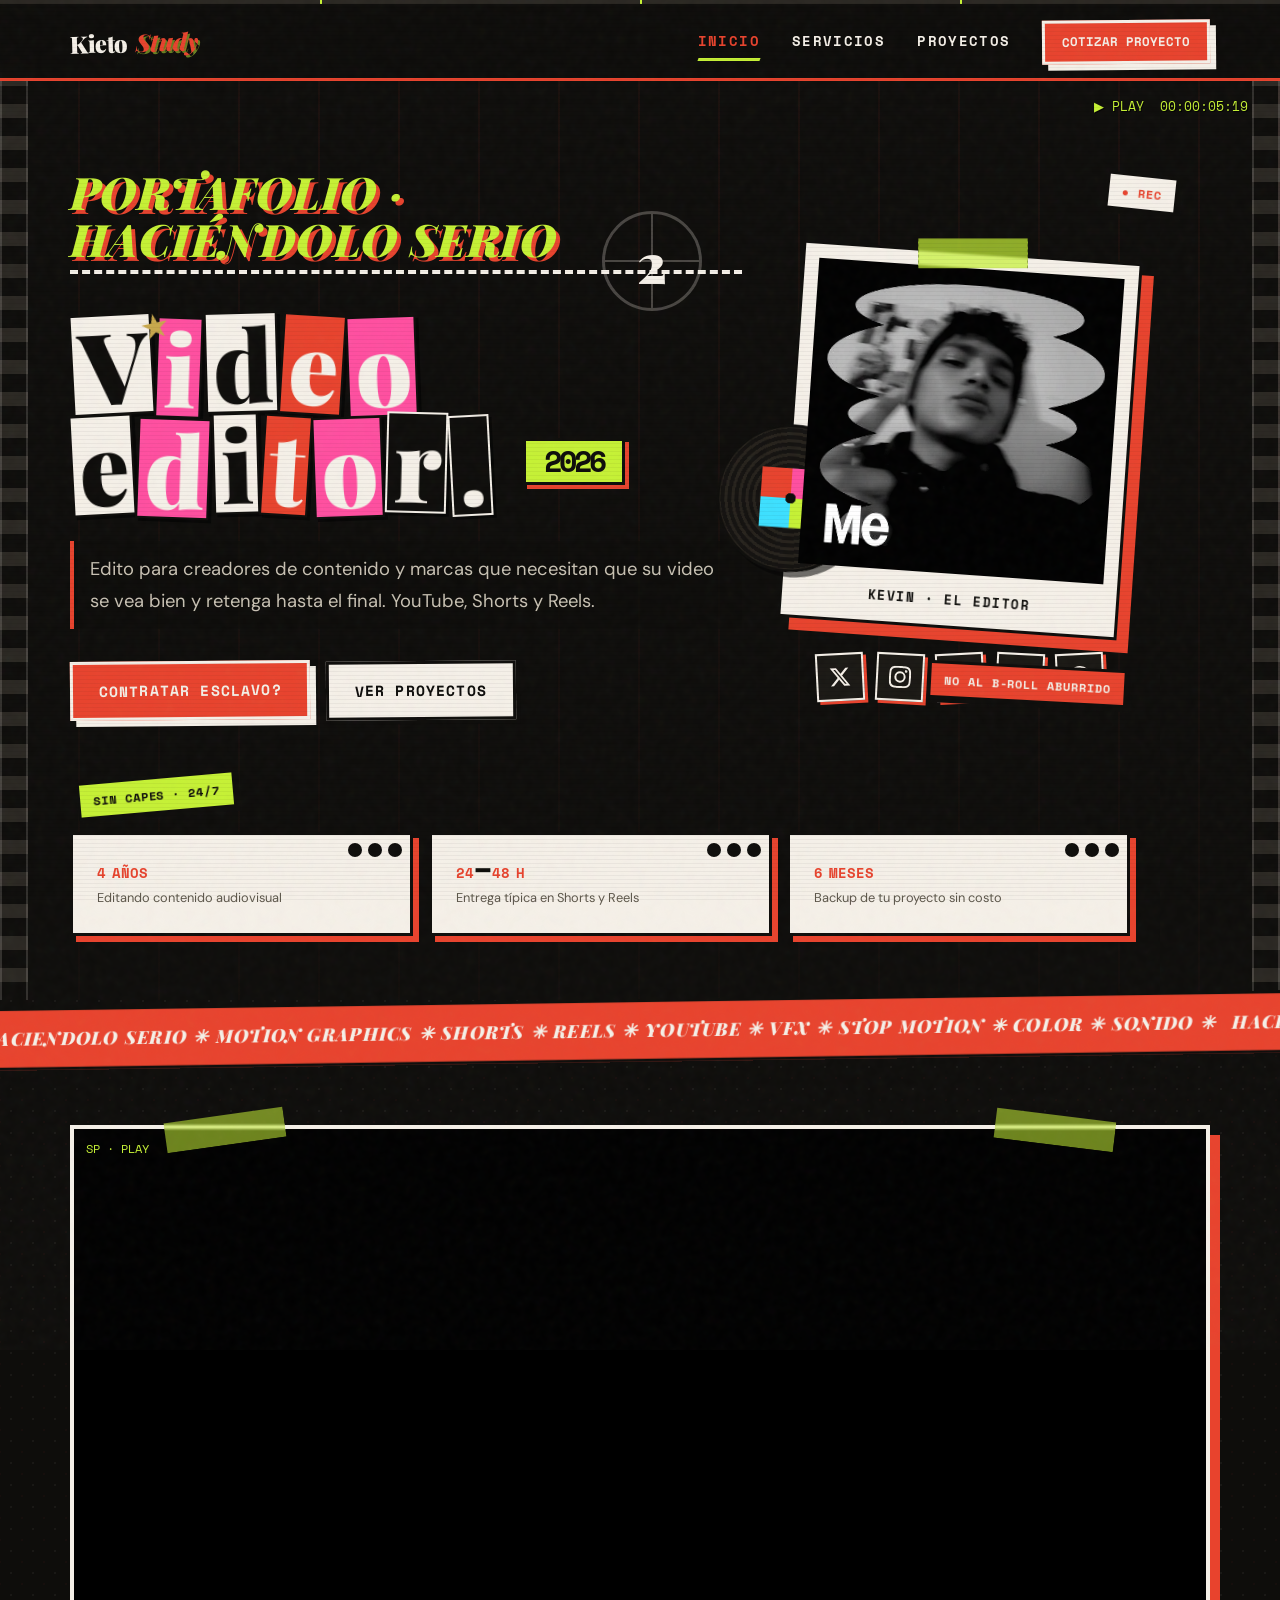
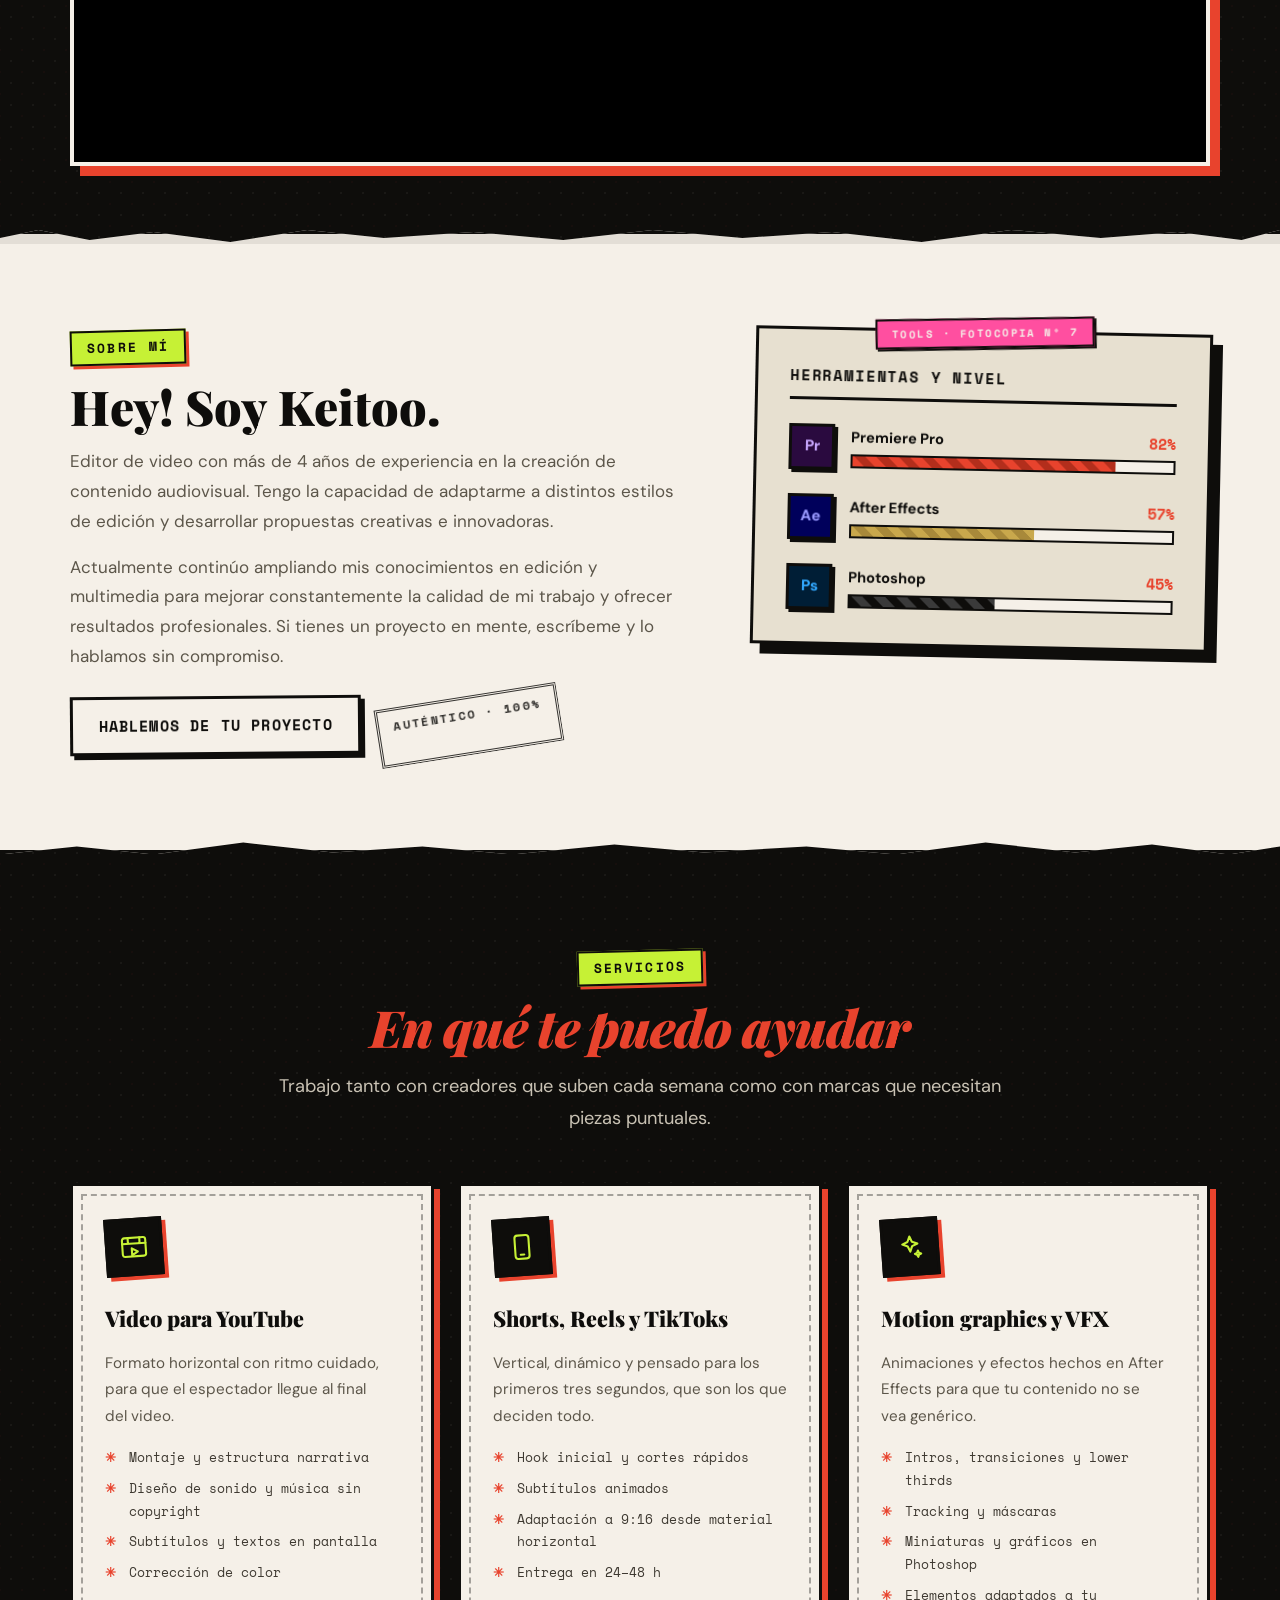
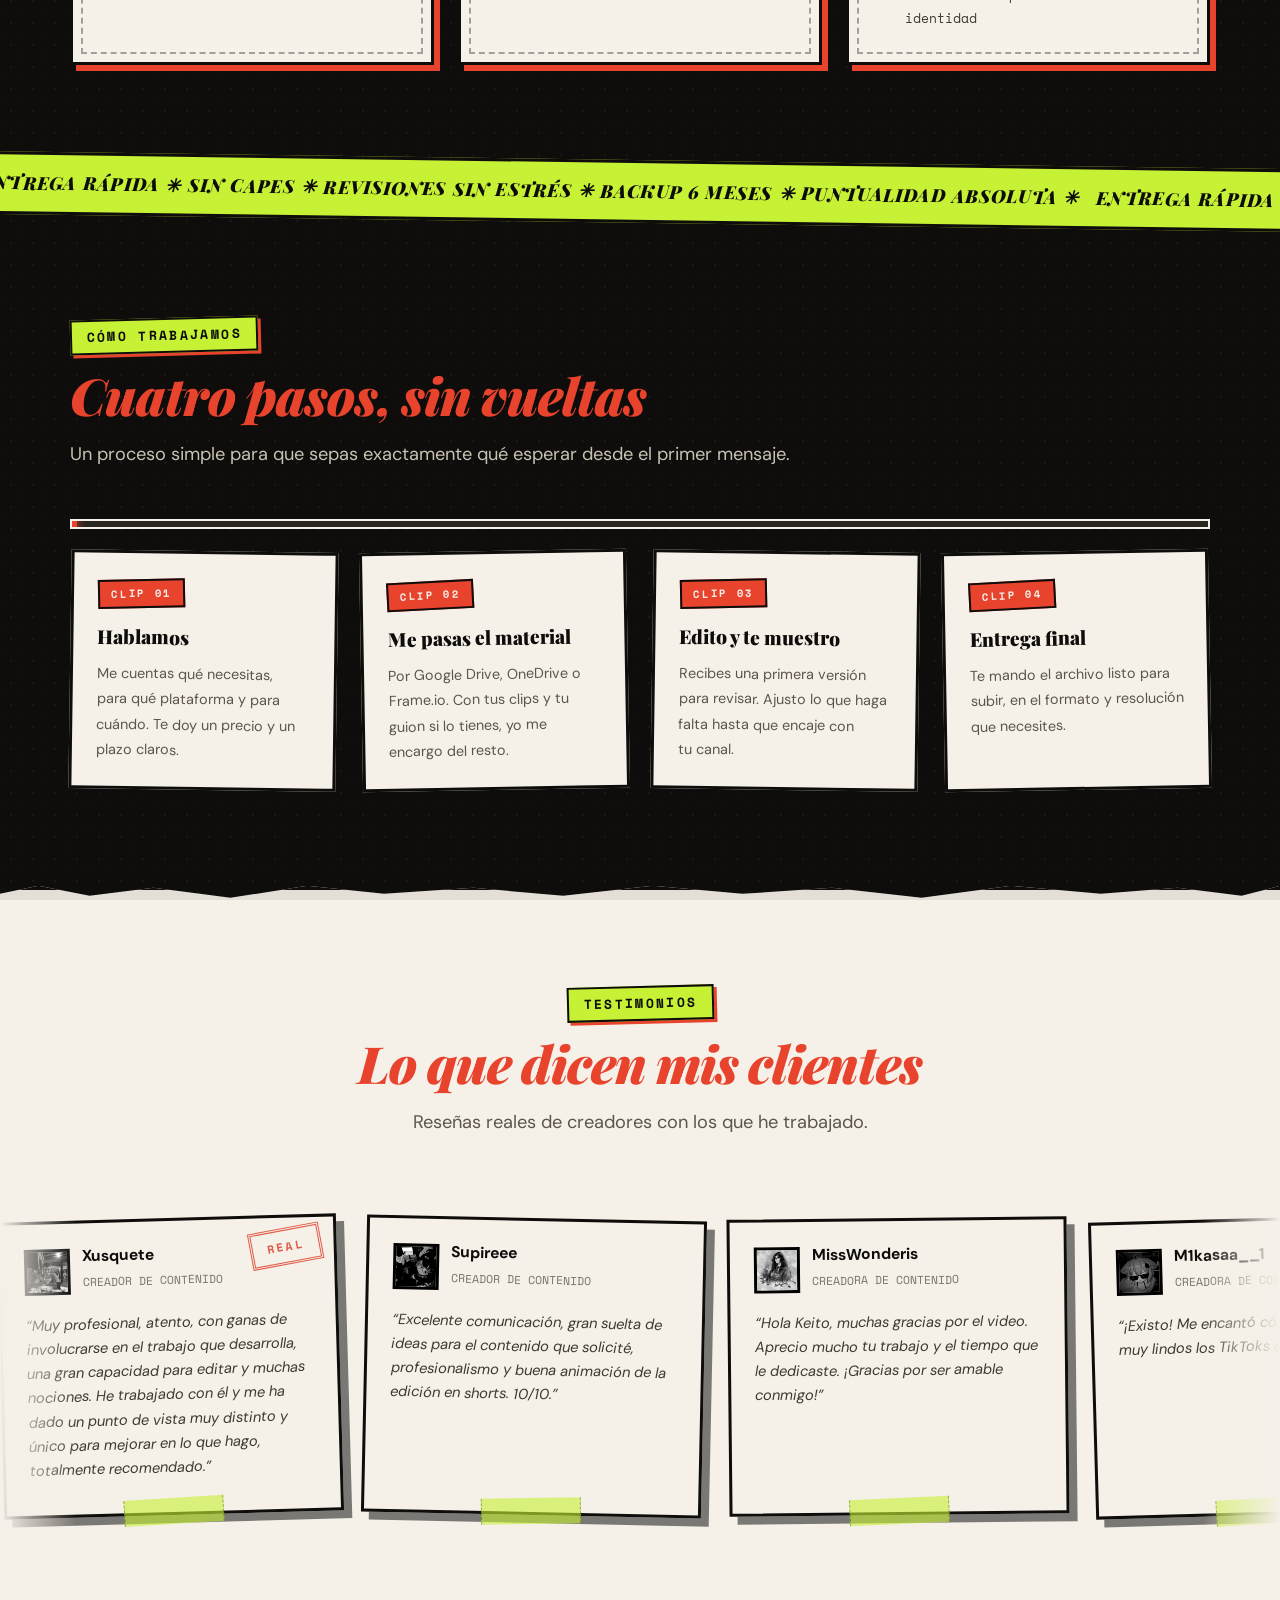
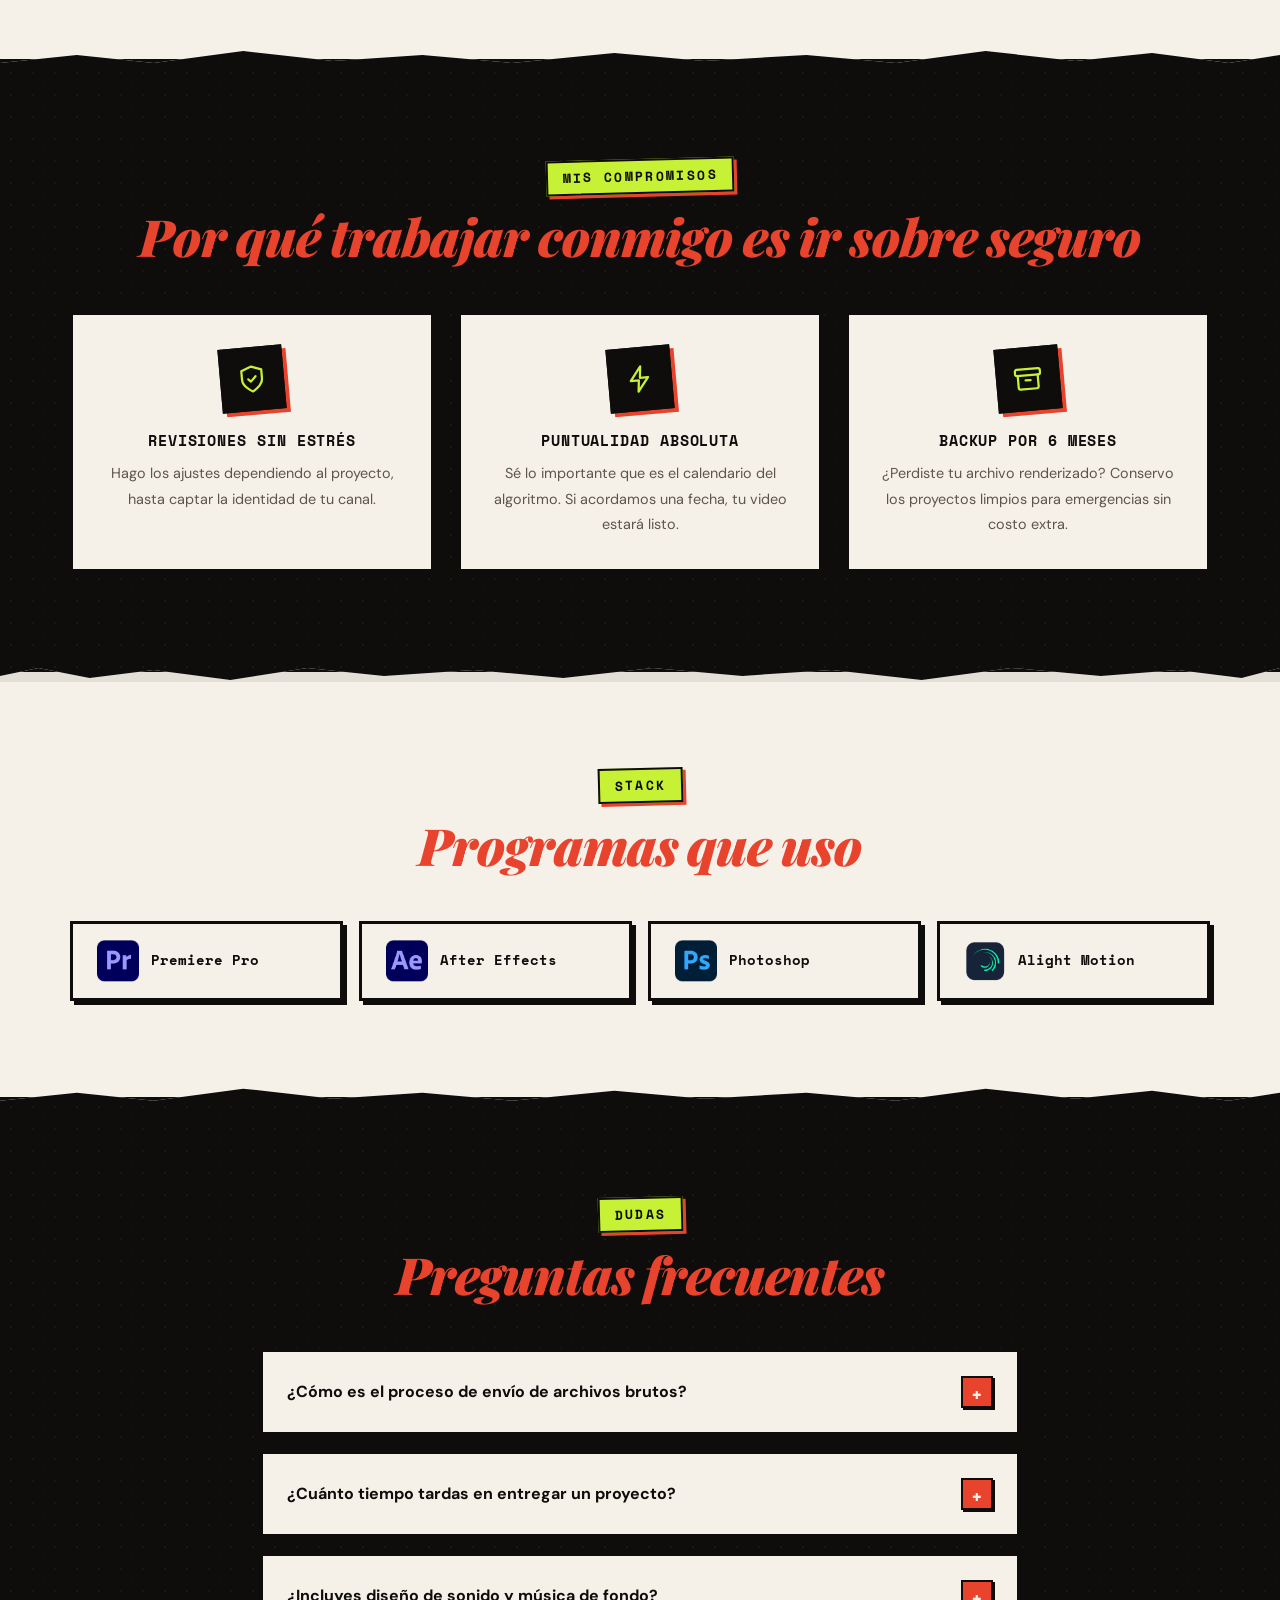
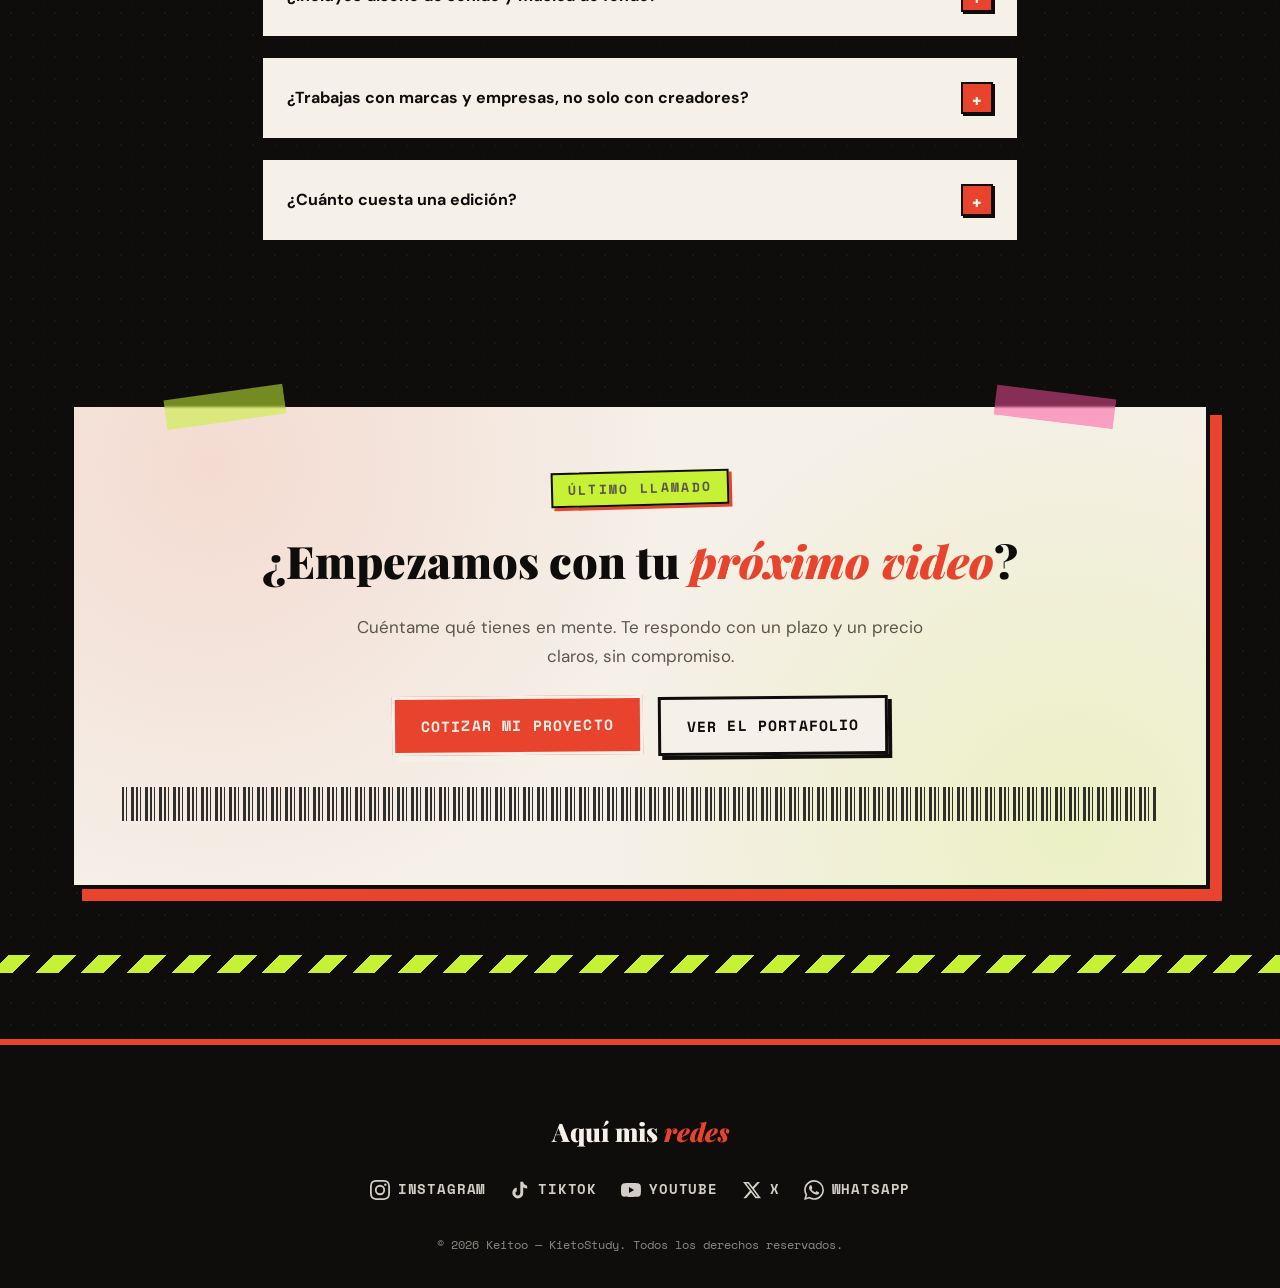
==== commit b7a9765e: "Corrige el handle de X en twitter:creator y actualiza el checklist" ====
--- a/index.html
+++ b/index.html
@@ -34,7 +34,7 @@
     <meta name="twitter:title" content="Keitoo | Editor de Video para Creadores y Marcas">
     <meta name="twitter:description" content="Más de 4 años editando para YouTube, Shorts y Reels. Mira el portafolio y cotiza tu proyecto.">
     <meta name="twitter:image" content="https://keiboot.github.io/assets/img/portada-compartir.jpg">
-    <meta name="twitter:creator" content="@kieto_">
+    <meta name="twitter:creator" content="@kietoo_">
 
     <!-- Datos estructurados para Google -->
     <script type="application/ld+json">
